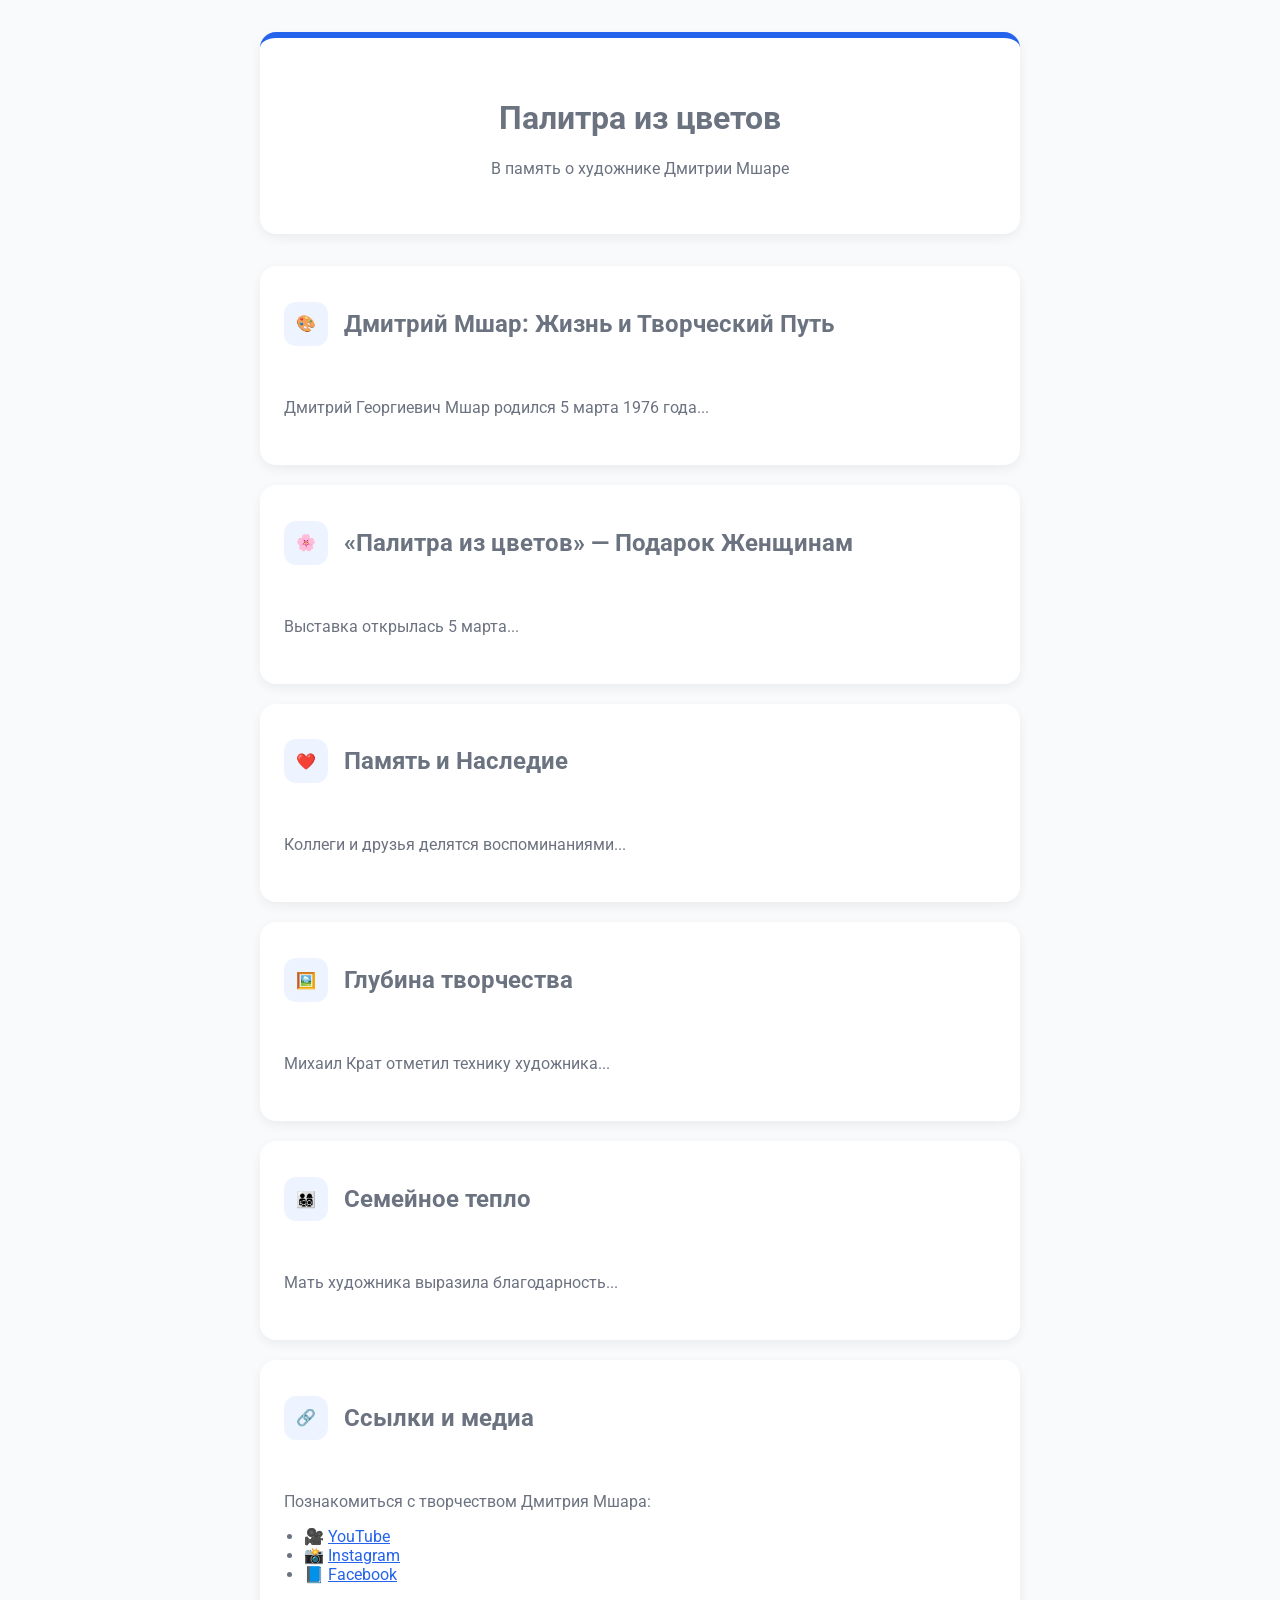
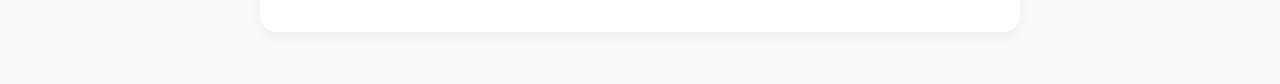
==== index.html @ 2035467b "Create index.html" ====
<!DOCTYPE html>
<html lang="ru">
<head>
<meta charset="UTF-8">
<meta name="viewport" content="width=device-width, initial-scale=1.0">
<title>Палитра из цветов: В память о художнике Дмитрии Мшаре</title>

<link rel="preconnect" href="https://fonts.googleapis.com/">
<link rel="preconnect" href="https://fonts.gstatic.com/" crossorigin="">
<link href="https://fonts.googleapis.com/css2?family=Roboto&display=swap" rel="stylesheet">

<style>
:root {
--dark:#101827;
--grey:#6B7280;
--pink:#FA2F6B;
--blue:#2463EB;
--sky:#6AC2EA;
--bg-body:#F9FAFB;
--bg-card:#FFFFFF;
--bg-blue-muted:#C9D7F5;
--bg-pink-muted:#F9CCDB;
--shadow:0 4px 12px rgba(0,0,0,0.06);
--radius:16px;
}

body{
font-family:'Roboto',sans-serif;
background:var(--bg-body);
color:var(--grey);
padding:24px 16px;
}

.container{max-width:760px;margin:0 auto;}

.header{
background:#fff;
border-radius:16px;
padding:40px;
margin-bottom:32px;
box-shadow:var(--shadow);
border-top:6px solid var(--blue);
text-align:center;
}

.section{
background:#fff;
border-radius:16px;
margin-bottom:20px;
box-shadow:var(--shadow);
overflow:hidden;
}

.section-header{
padding:24px;
display:flex;
align-items:center;
}

.section-icon{
width:44px;height:44px;
background:#EEF4FF;
border-radius:12px;
display:flex;align-items:center;justify-content:center;
margin-right:16px;
}

.section-content{
padding:0 24px 32px 24px;
}

ul{padding-left:20px;}
a{color:var(--blue);}
</style>
</head>

<body>
<div class="container">

<header class="header">
<h1>Палитра из цветов</h1>
<p>В память о художнике Дмитрии Мшаре</p>
</header>

<!-- ВЕСЬ ТВОЙ КОНТЕНТ ОСТАЕТСЯ -->
<!-- Я НЕ ТРОГАЮ ТЕКСТ -->

<section class="section">
<div class="section-header">
<div class="section-icon">🎨</div>
<h2>Дмитрий Мшар: Жизнь и Творческий Путь</h2>
</div>
<div class="section-content">
<p>Дмитрий Георгиевич Мшар родился 5 марта 1976 года...</p>
</div>
</section>

<section class="section">
<div class="section-header">
<div class="section-icon">🌸</div>
<h2>«Палитра из цветов» — Подарок Женщинам</h2>
</div>
<div class="section-content">
<p>Выставка открылась 5 марта...</p>
</div>
</section>

<section class="section">
<div class="section-header">
<div class="section-icon">❤️</div>
<h2>Память и Наследие</h2>
</div>
<div class="section-content">
<p>Коллеги и друзья делятся воспоминаниями...</p>
</div>
</section>

<section class="section">
<div class="section-header">
<div class="section-icon">🖼️</div>
<h2>Глубина творчества</h2>
</div>
<div class="section-content">
<p>Михаил Крат отметил технику художника...</p>
</div>
</section>

<section class="section">
<div class="section-header">
<div class="section-icon">👨‍👩‍👧‍👦</div>
<h2>Семейное тепло</h2>
</div>
<div class="section-content">
<p>Мать художника выразила благодарность...</p>
</div>
</section>

<!-- 🔥 ВОТ ЭТО ВМЕСТО CHECKLIST -->
<section class="section">
<div class="section-header">
<div class="section-icon">🔗</div>
<h2>Ссылки и медиа</h2>
</div>

<div class="section-content">
<p>Познакомиться с творчеством Дмитрия Мшара:</p>

<ul>
<li>🎥 <a href="https://youtu.be/5lVDHbkQjfw?si=SYqYDp4xtGOGII6J" target="_blank">YouTube</a></li>
<li>📸 <a href="https://www.instagram.com/dmitriimsharart?utm_source=qr&igsh=djR5aHpxemt3cHZv" target="_blank">Instagram</a></li>
<li>📘 <a href="https://www.facebook.com/share/1GjANPi3wQ/" target="_blank">Facebook</a></li>
</ul>

</div>
</section>

</div>
</body>
</html>
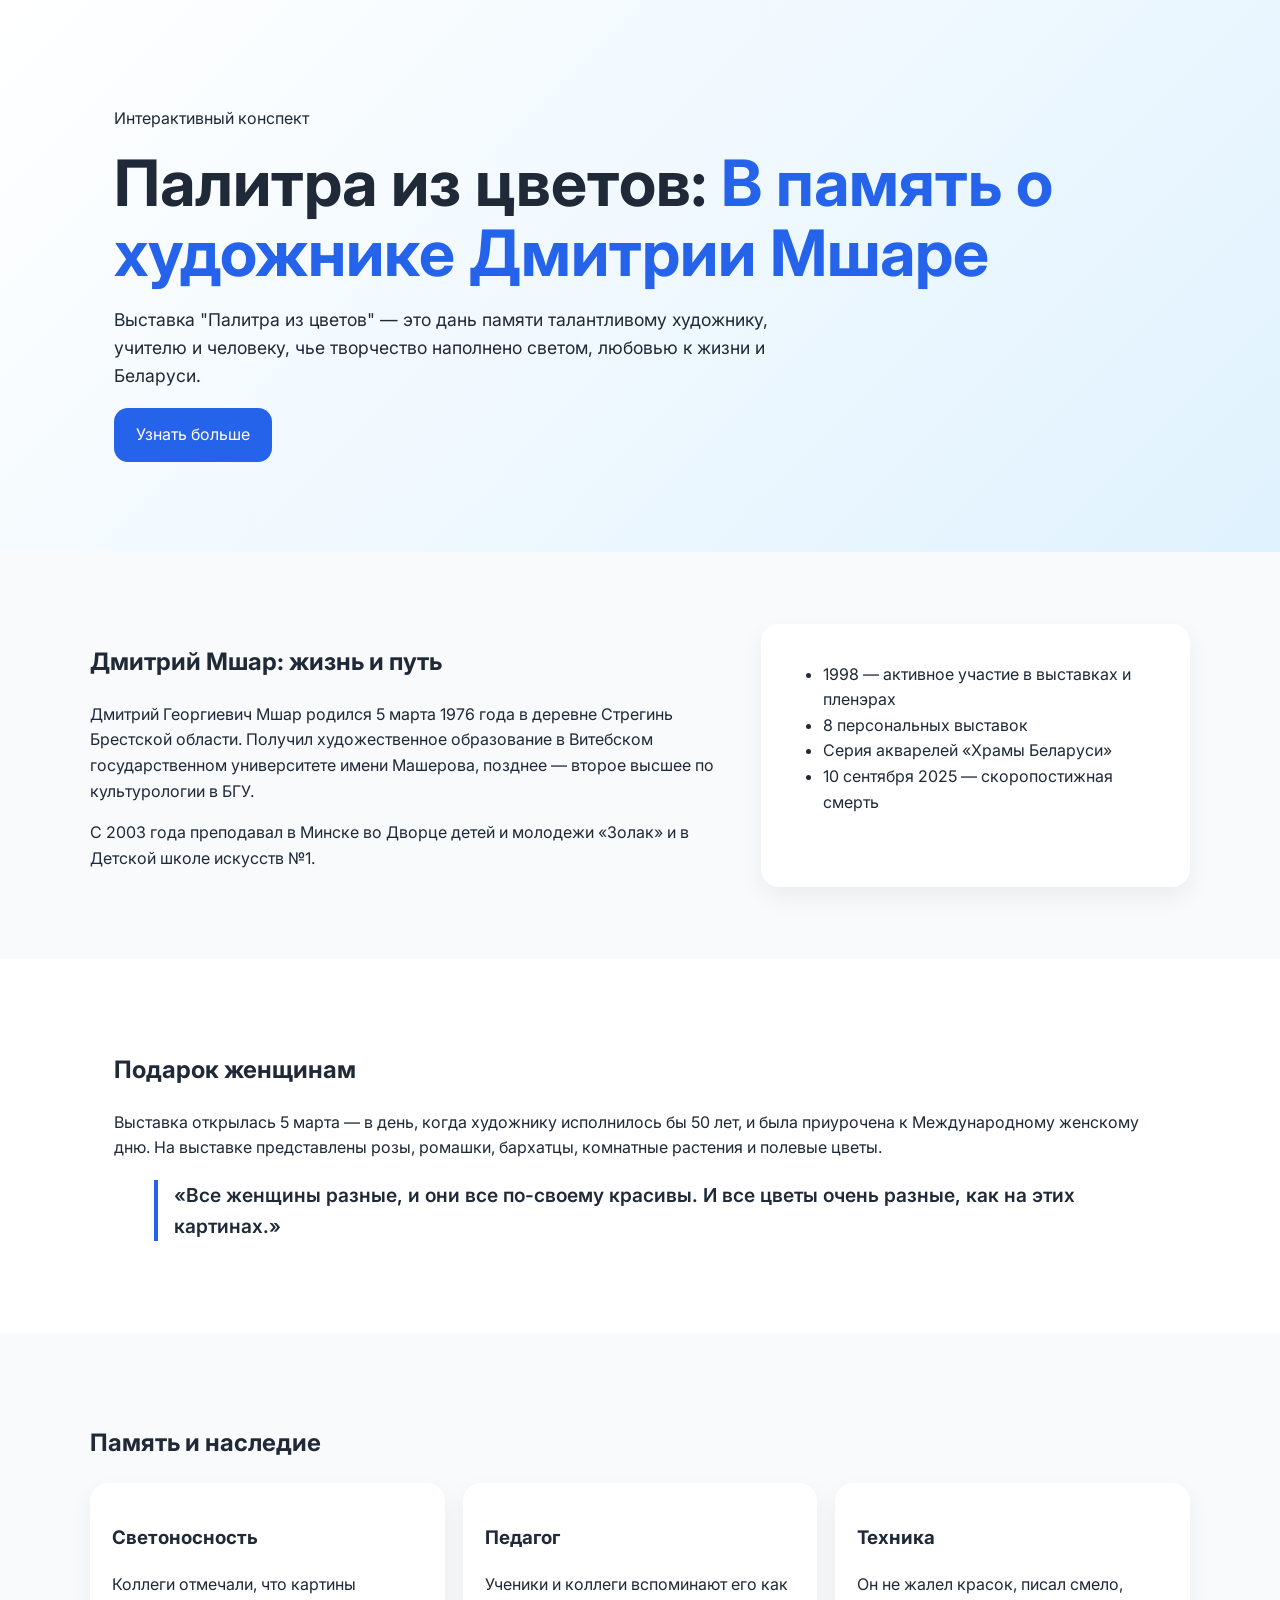
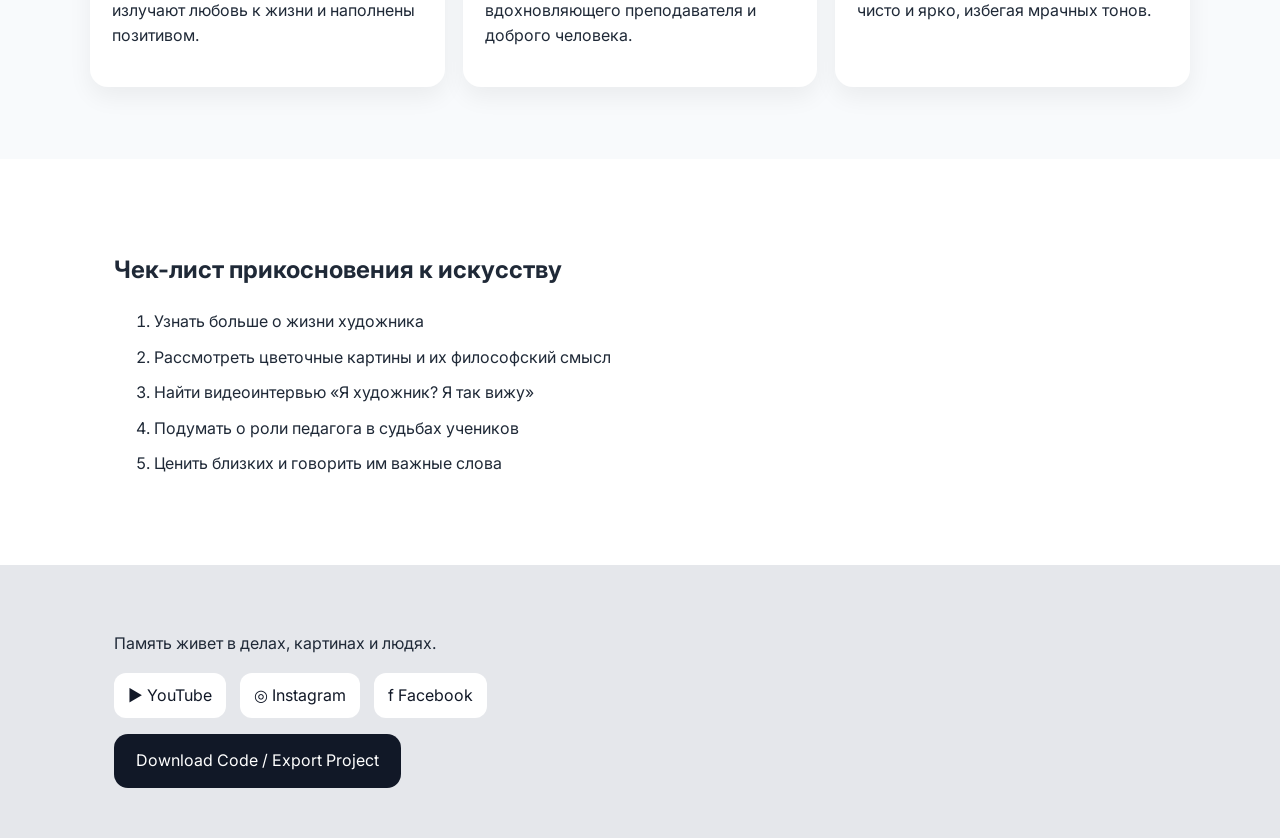
==== commit 52580a95: "Add files via upload" ====
--- a/index.html
+++ b/index.html
@@ -3,157 +3,80 @@
 <head>
 <meta charset="UTF-8">
 <meta name="viewport" content="width=device-width, initial-scale=1.0">
-<title>Палитра из цветов: В память о художнике Дмитрии Мшаре</title>
-
-<link rel="preconnect" href="https://fonts.googleapis.com/">
-<link rel="preconnect" href="https://fonts.gstatic.com/" crossorigin="">
-<link href="https://fonts.googleapis.com/css2?family=Roboto&display=swap" rel="stylesheet">
-
-<style>
-:root {
---dark:#101827;
---grey:#6B7280;
---pink:#FA2F6B;
---blue:#2463EB;
---sky:#6AC2EA;
---bg-body:#F9FAFB;
---bg-card:#FFFFFF;
---bg-blue-muted:#C9D7F5;
---bg-pink-muted:#F9CCDB;
---shadow:0 4px 12px rgba(0,0,0,0.06);
---radius:16px;
-}
-
-body{
-font-family:'Roboto',sans-serif;
-background:var(--bg-body);
-color:var(--grey);
-padding:24px 16px;
-}
-
-.container{max-width:760px;margin:0 auto;}
-
-.header{
-background:#fff;
-border-radius:16px;
-padding:40px;
-margin-bottom:32px;
-box-shadow:var(--shadow);
-border-top:6px solid var(--blue);
-text-align:center;
-}
-
-.section{
-background:#fff;
-border-radius:16px;
-margin-bottom:20px;
-box-shadow:var(--shadow);
-overflow:hidden;
-}
-
-.section-header{
-padding:24px;
-display:flex;
-align-items:center;
-}
-
-.section-icon{
-width:44px;height:44px;
-background:#EEF4FF;
-border-radius:12px;
-display:flex;align-items:center;justify-content:center;
-margin-right:16px;
-}
-
-.section-content{
-padding:0 24px 32px 24px;
-}
-
-ul{padding-left:20px;}
-a{color:var(--blue);}
-</style>
+<title>Палитра из цветов - В память о Дмитрии Мшаре</title>
+<link rel="stylesheet" href="style.css">
+<link rel="preconnect" href="https://fonts.googleapis.com">
+<link rel="preconnect" href="https://fonts.gstatic.com" crossorigin>
+<link href="https://fonts.googleapis.com/css2?family=Inter:wght@400;600;700;800&display=swap" rel="stylesheet">
 </head>
-
 <body>
+<header class="hero">
 <div class="container">
-
-<header class="header">
-<h1>Палитра из цветов</h1>
-<p>В память о художнике Дмитрии Мшаре</p>
+<p class="eyebrow">Интерактивный конспект</p>
+<h1>Палитра из цветов: <span>В память о художнике Дмитрии Мшаре</span></h1>
+<p class="lead">Выставка "Палитра из цветов" — это дань памяти талантливому художнику, учителю и человеку, чье творчество наполнено светом, любовью к жизни и Беларуси.</p>
+<a href="#about" class="btn">Узнать больше</a>
+</div>
 </header>
 
-<!-- ВЕСЬ ТВОЙ КОНТЕНТ ОСТАЕТСЯ -->
-<!-- Я НЕ ТРОГАЮ ТЕКСТ -->
-
-<section class="section">
-<div class="section-header">
-<div class="section-icon">🎨</div>
-<h2>Дмитрий Мшар: Жизнь и Творческий Путь</h2>
+<main>
+<section id="about" class="section container grid2">
+<div>
+<h2>Дмитрий Мшар: жизнь и путь</h2>
+<p>Дмитрий Георгиевич Мшар родился 5 марта 1976 года в деревне Стрегинь Брестской области. Получил художественное образование в Витебском государственном университете имени Машерова, позднее — второе высшее по культурологии в БГУ.</p>
+<p>С 2003 года преподавал в Минске во Дворце детей и молодежи «Золак» и в Детской школе искусств №1.</p>
 </div>
-<div class="section-content">
-<p>Дмитрий Георгиевич Мшар родился 5 марта 1976 года...</p>
+<div class="card">
+<ul>
+<li>1998 — активное участие в выставках и пленэрах</li>
+<li>8 персональных выставок</li>
+<li>Серия акварелей «Храмы Беларуси»</li>
+<li>10 сентября 2025 — скоропостижная смерть</li>
+</ul>
 </div>
 </section>
 
-<section class="section">
-<div class="section-header">
-<div class="section-icon">🌸</div>
-<h2>«Палитра из цветов» — Подарок Женщинам</h2>
-</div>
-<div class="section-content">
-<p>Выставка открылась 5 марта...</p>
+<section class="section alt">
+<div class="container">
+<h2>Подарок женщинам</h2>
+<p>Выставка открылась 5 марта — в день, когда художнику исполнилось бы 50 лет, и была приурочена к Международному женскому дню. На выставке представлены розы, ромашки, бархатцы, комнатные растения и полевые цветы.</p>
+<blockquote>«Все женщины разные, и они все по-своему красивы. И все цветы очень разные, как на этих картинах.»</blockquote>
 </div>
 </section>
 
-<section class="section">
-<div class="section-header">
-<div class="section-icon">❤️</div>
-<h2>Память и Наследие</h2>
-</div>
-<div class="section-content">
-<p>Коллеги и друзья делятся воспоминаниями...</p>
+<section class="section container">
+<h2>Память и наследие</h2>
+<div class="cards">
+<div class="card"><h3>Светоносность</h3><p>Коллеги отмечали, что картины излучают любовь к жизни и наполнены позитивом.</p></div>
+<div class="card"><h3>Педагог</h3><p>Ученики и коллеги вспоминают его как вдохновляющего преподавателя и доброго человека.</p></div>
+<div class="card"><h3>Техника</h3><p>Он не жалел красок, писал смело, чисто и ярко, избегая мрачных тонов.</p></div>
 </div>
 </section>
 
-<section class="section">
-<div class="section-header">
-<div class="section-icon">🖼️</div>
-<h2>Глубина творчества</h2>
-</div>
-<div class="section-content">
-<p>Михаил Крат отметил технику художника...</p>
+<section class="section alt">
+<div class="container">
+<h2>Чек-лист прикосновения к искусству</h2>
+<ol class="check">
+<li>Узнать больше о жизни художника</li>
+<li>Рассмотреть цветочные картины и их философский смысл</li>
+<li>Найти видеоинтервью «Я художник? Я так вижу»</li>
+<li>Подумать о роли педагога в судьбах учеников</li>
+<li>Ценить близких и говорить им важные слова</li>
+</ol>
 </div>
 </section>
+</main>
 
-<section class="section">
-<div class="section-header">
-<div class="section-icon">👨‍👩‍👧‍👦</div>
-<h2>Семейное тепло</h2>
+<footer class="footer">
+<div class="container">
+<p>Память живет в делах, картинах и людях.</p>
+<div class="socials">
+<a target="_blank" href="https://youtu.be/5lVDHbkQjfw?si=SYqYDp4xtGOGII6J">▶ YouTube</a>
+<a target="_blank" href="https://www.instagram.com/dmitriimsharart?utm_source=qr&igsh=djR5aHpxemt3cHZv">◎ Instagram</a>
+<a target="_blank" href="https://www.facebook.com/share/1GjANPi3wQ/">f Facebook</a>
 </div>
-<div class="section-content">
-<p>Мать художника выразила благодарность...</p>
+<a class="btn secondary" href="landing_mshar.zip" download>Download Code / Export Project</a>
 </div>
-</section>
-
-<!-- 🔥 ВОТ ЭТО ВМЕСТО CHECKLIST -->
-<section class="section">
-<div class="section-header">
-<div class="section-icon">🔗</div>
-<h2>Ссылки и медиа</h2>
-</div>
-
-<div class="section-content">
-<p>Познакомиться с творчеством Дмитрия Мшара:</p>
-
-<ul>
-<li>🎥 <a href="https://youtu.be/5lVDHbkQjfw?si=SYqYDp4xtGOGII6J" target="_blank">YouTube</a></li>
-<li>📸 <a href="https://www.instagram.com/dmitriimsharart?utm_source=qr&igsh=djR5aHpxemt3cHZv" target="_blank">Instagram</a></li>
-<li>📘 <a href="https://www.facebook.com/share/1GjANPi3wQ/" target="_blank">Facebook</a></li>
-</ul>
-
-</div>
-</section>
-
-</div>
-</body>
-</html>
+</footer>
+<script src="script.js"></script>
+</body></html>
--- a/style.css
+++ b/style.css
@@ -0,0 +1 @@
+*{box-sizing:border-box}body{margin:0;font-family:Inter,Arial,sans-serif;color:#1f2937;background:#f8fafc;line-height:1.6} .container{max-width:1100px;margin:auto;padding:0 24px}.hero{padding:90px 0;background:linear-gradient(135deg,#ffffff,#e0f2fe)}h1{font-size:clamp(2rem,6vw,4rem);line-height:1.1;margin:.2em 0}.hero span{color:#2563eb}.lead{max-width:700px;font-size:1.1rem}.btn{display:inline-block;background:#2563eb;color:#fff;padding:14px 22px;border-radius:14px;text-decoration:none;transition:.25s transform,.25s box-shadow}.btn:hover{transform:translateY(-2px);box-shadow:0 12px 24px rgba(37,99,235,.25)}.secondary{background:#111827}.section{padding:72px 0}.alt{background:#fff}.grid2{display:grid;grid-template-columns:1.2fr .8fr;gap:28px}.cards{display:grid;grid-template-columns:repeat(auto-fit,minmax(220px,1fr));gap:18px}.card{background:#fff;padding:22px;border-radius:18px;box-shadow:0 10px 25px rgba(0,0,0,.06)}blockquote{font-size:1.2rem;font-weight:600;border-left:4px solid #2563eb;padding-left:16px}.check li{margin:10px 0}.footer{padding:50px 0;background:#e5e7eb}.socials{display:flex;gap:14px;flex-wrap:wrap;margin:16px 0}.socials a{text-decoration:none;color:#111827;background:#fff;padding:10px 14px;border-radius:12px;transition:.2s}.socials a:hover{transform:translateY(-2px)}@media(max-width:800px){.grid2{grid-template-columns:1fr}}
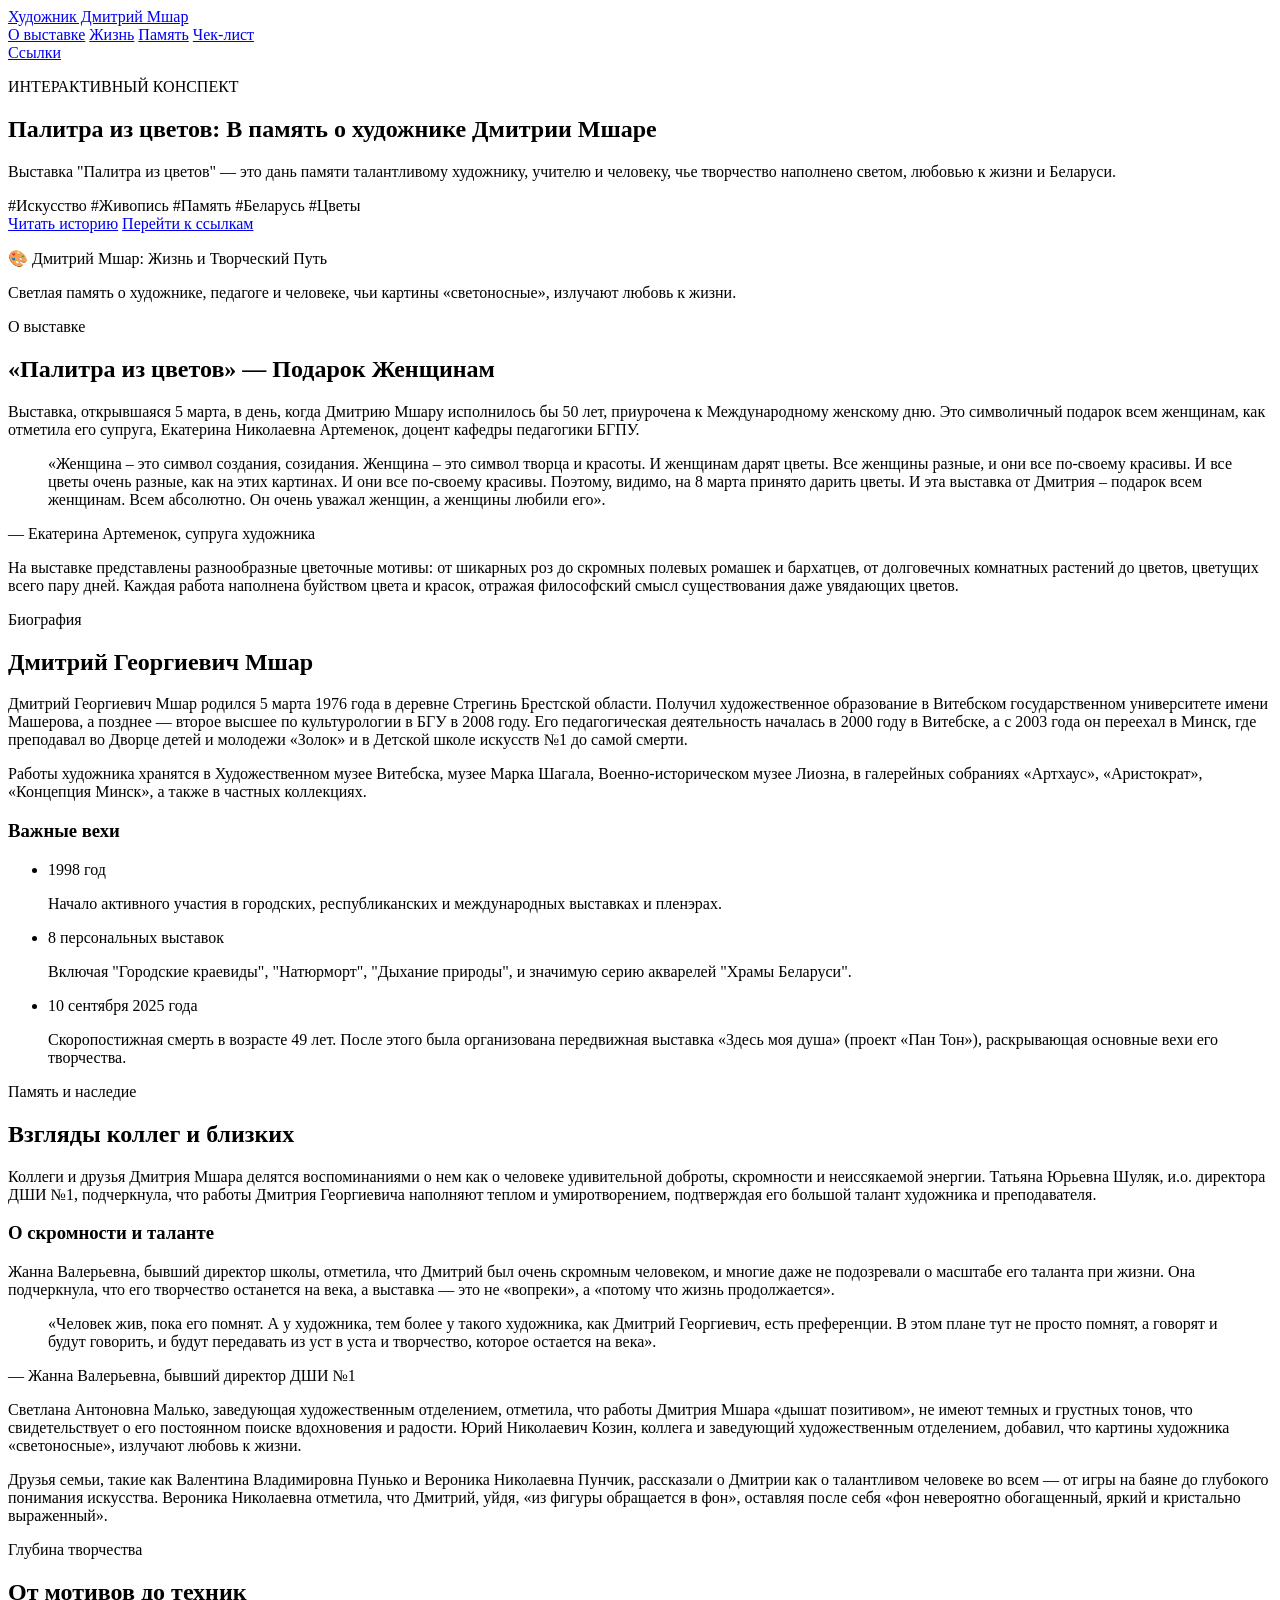
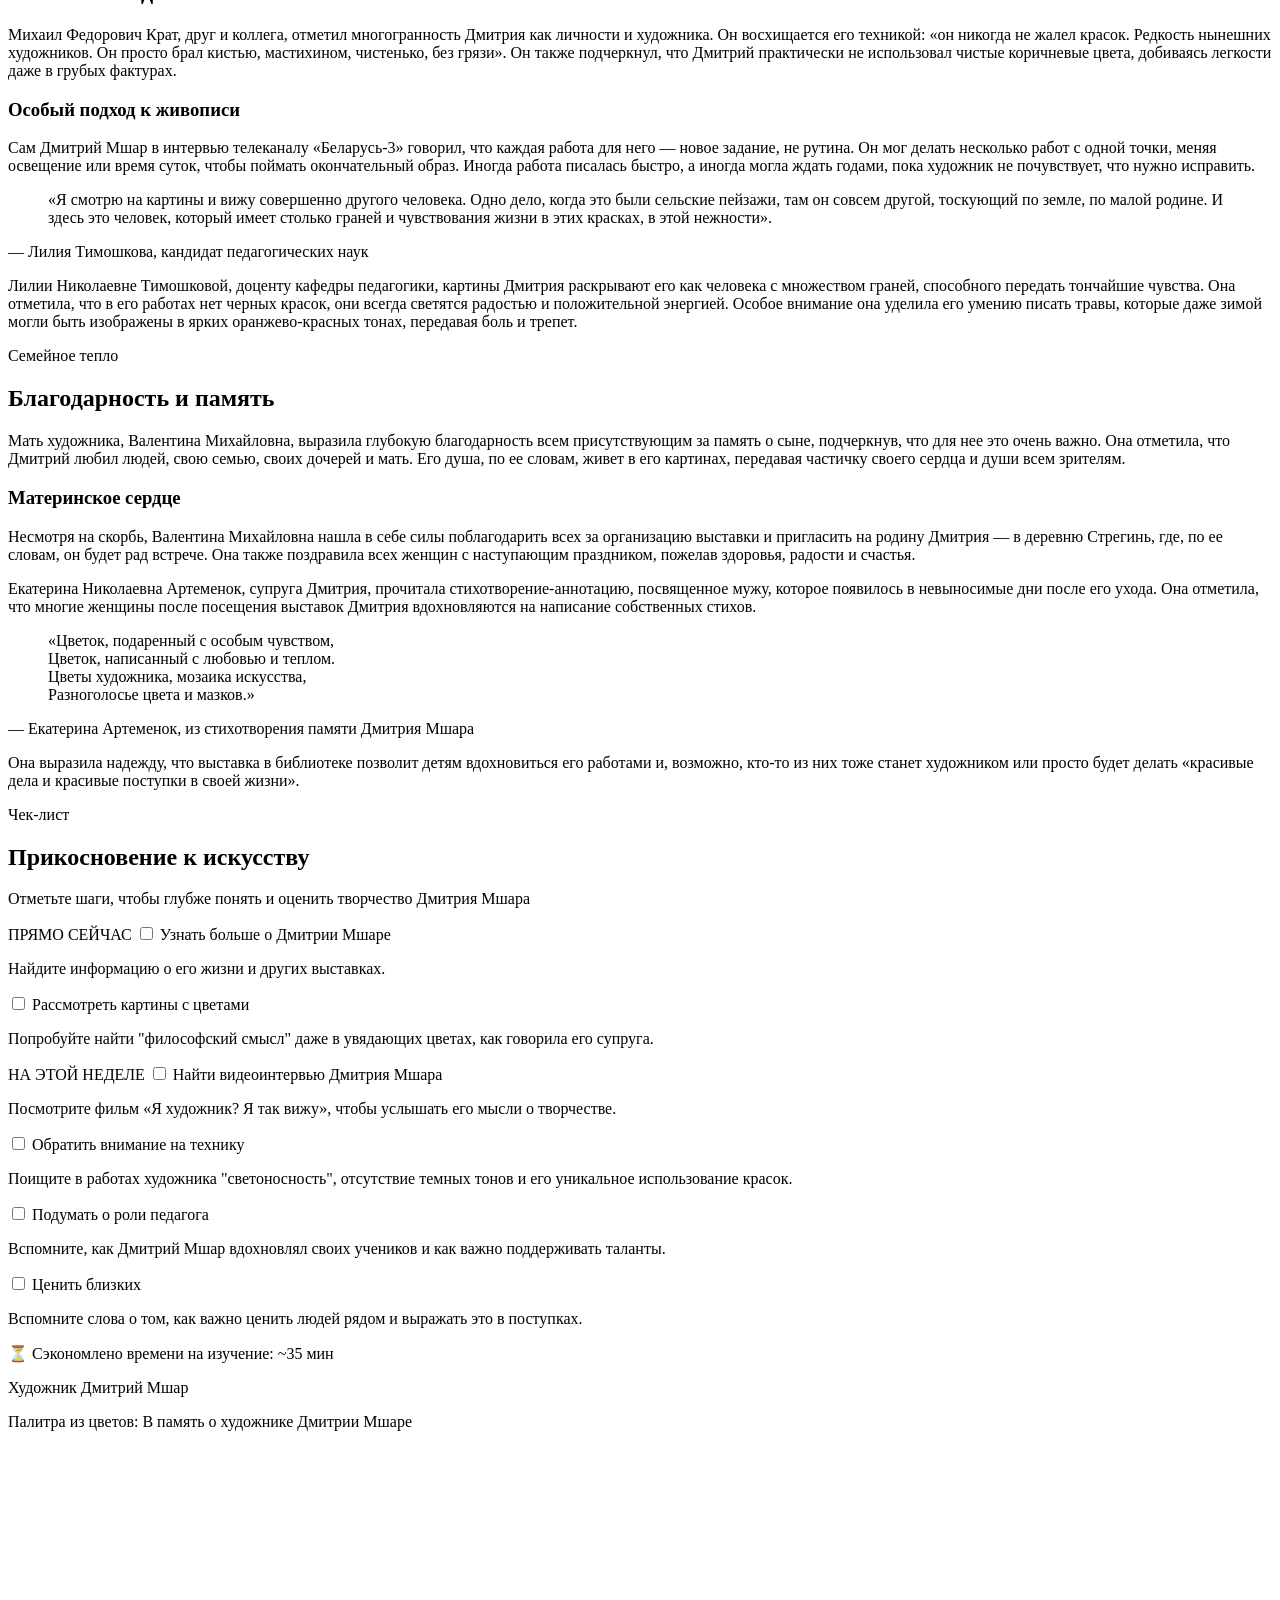
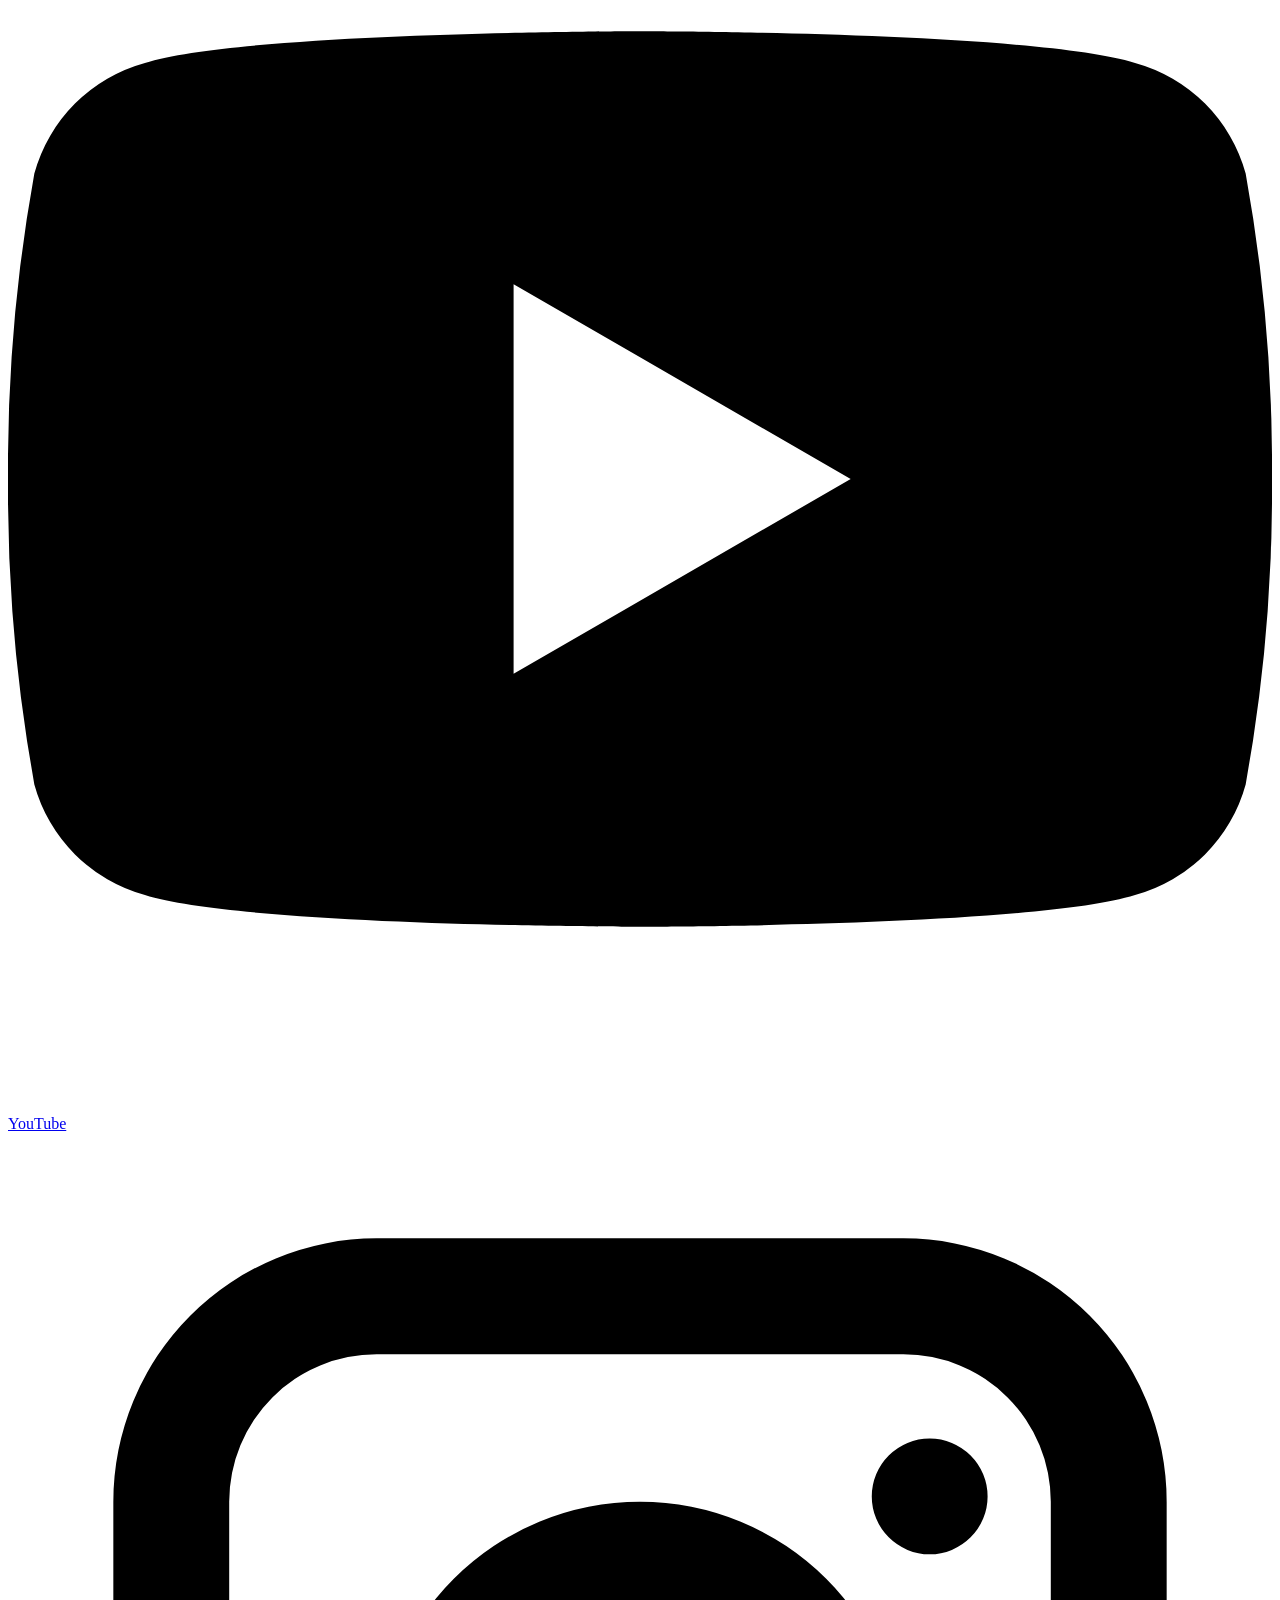
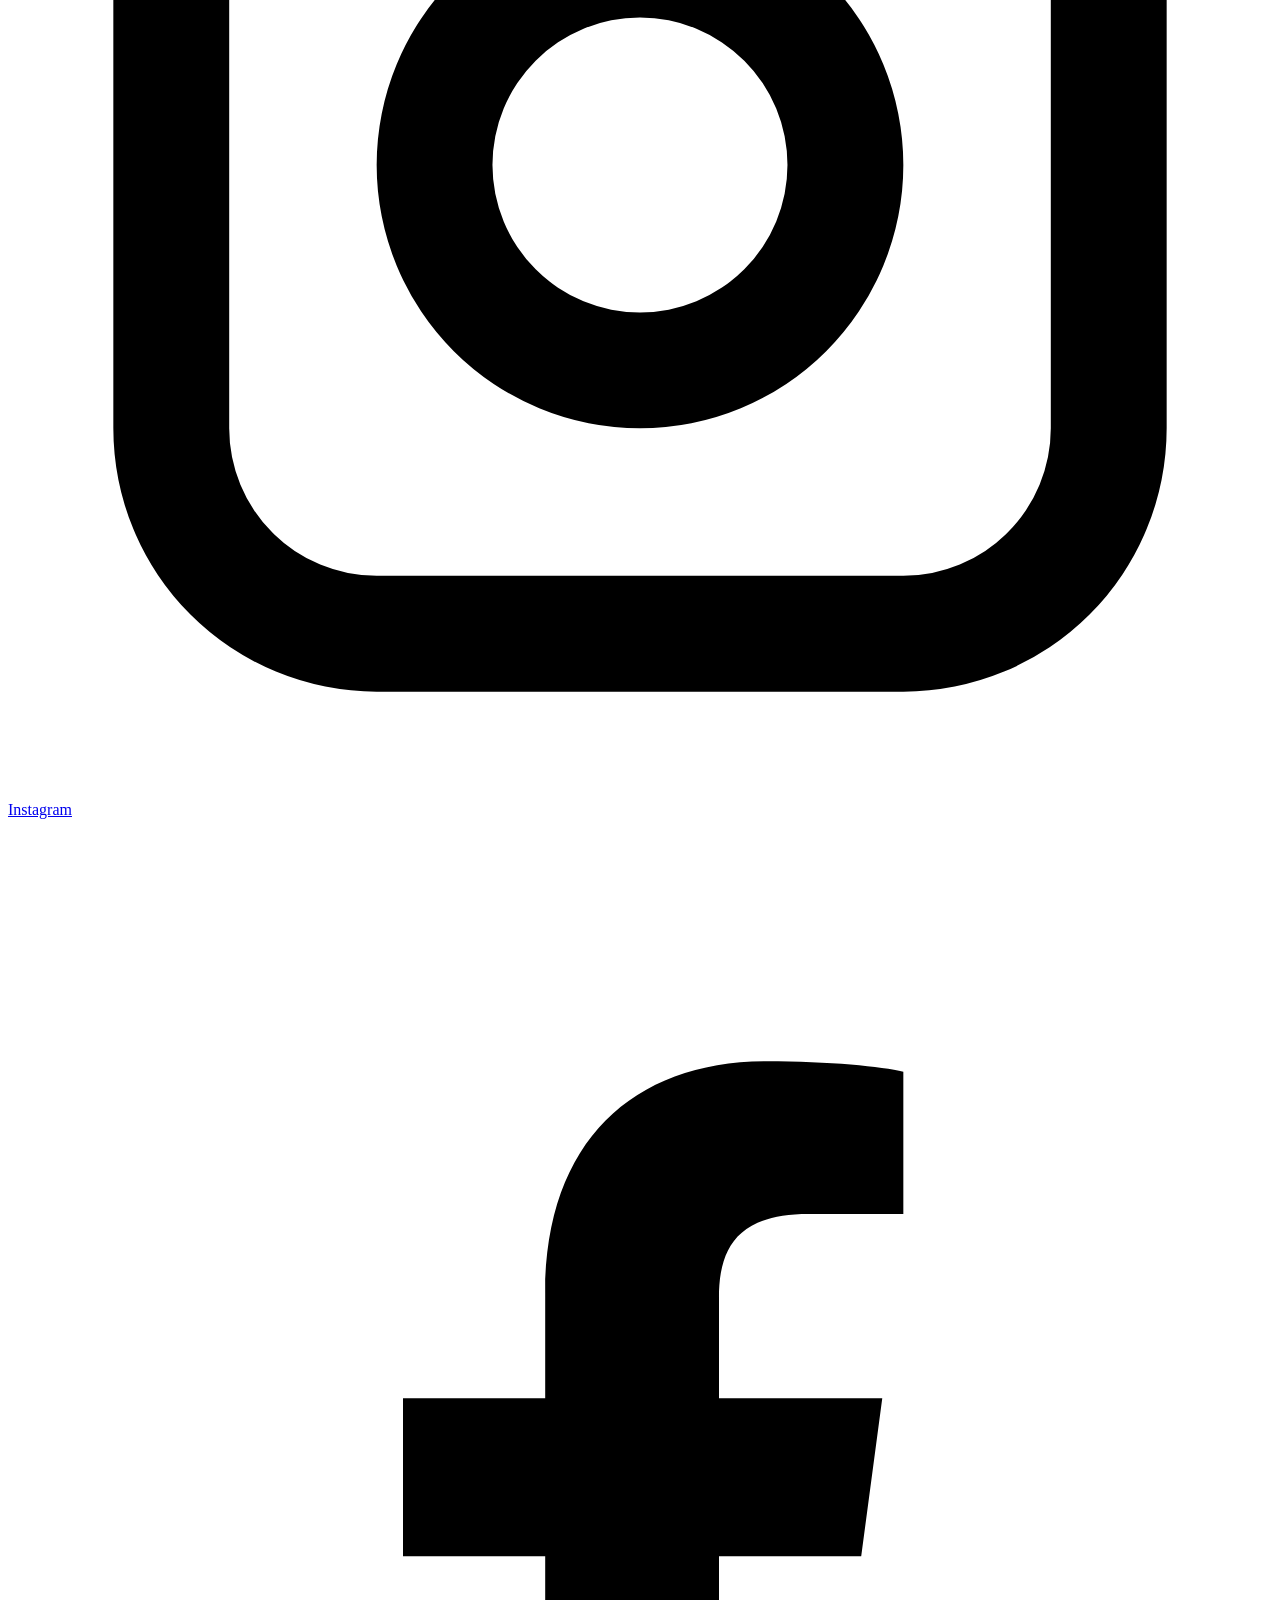
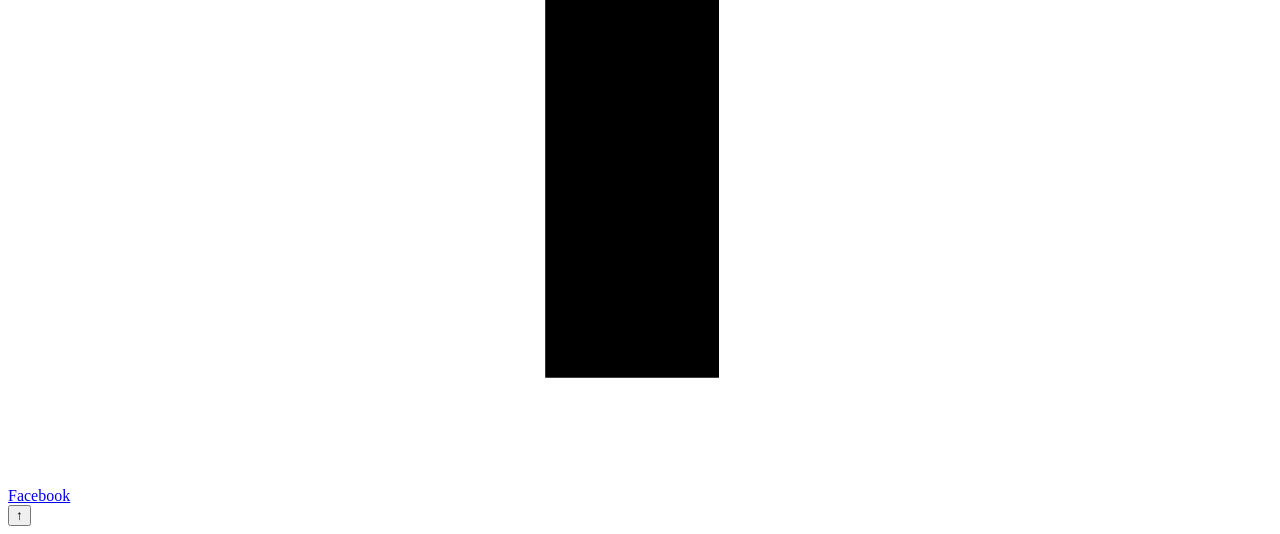
==== commit 5928f3ae: "Add files via upload" ====
--- a/index.html
+++ b/index.html
@@ -1,82 +1,257 @@
 <!DOCTYPE html>
 <html lang="ru">
 <head>
-<meta charset="UTF-8">
-<meta name="viewport" content="width=device-width, initial-scale=1.0">
-<title>Палитра из цветов - В память о Дмитрии Мшаре</title>
-<link rel="stylesheet" href="style.css">
-<link rel="preconnect" href="https://fonts.googleapis.com">
-<link rel="preconnect" href="https://fonts.gstatic.com" crossorigin>
-<link href="https://fonts.googleapis.com/css2?family=Inter:wght@400;600;700;800&display=swap" rel="stylesheet">
+  <meta charset="UTF-8" />
+  <meta name="viewport" content="width=device-width, initial-scale=1.0" />
+  <title>Художник Дмитрий Мшар</title>
+  <meta name="description" content="Палитра из цветов: В память о художнике Дмитрии Мшаре" />
+  <link rel="stylesheet" href="style.css" />
 </head>
 <body>
-<header class="hero">
-<div class="container">
-<p class="eyebrow">Интерактивный конспект</p>
-<h1>Палитра из цветов: <span>В память о художнике Дмитрии Мшаре</span></h1>
-<p class="lead">Выставка "Палитра из цветов" — это дань памяти талантливому художнику, учителю и человеку, чье творчество наполнено светом, любовью к жизни и Беларуси.</p>
-<a href="#about" class="btn">Узнать больше</a>
-</div>
-</header>
-
-<main>
-<section id="about" class="section container grid2">
-<div>
-<h2>Дмитрий Мшар: жизнь и путь</h2>
-<p>Дмитрий Георгиевич Мшар родился 5 марта 1976 года в деревне Стрегинь Брестской области. Получил художественное образование в Витебском государственном университете имени Машерова, позднее — второе высшее по культурологии в БГУ.</p>
-<p>С 2003 года преподавал в Минске во Дворце детей и молодежи «Золак» и в Детской школе искусств №1.</p>
-</div>
-<div class="card">
-<ul>
-<li>1998 — активное участие в выставках и пленэрах</li>
-<li>8 персональных выставок</li>
-<li>Серия акварелей «Храмы Беларуси»</li>
-<li>10 сентября 2025 — скоропостижная смерть</li>
-</ul>
-</div>
-</section>
-
-<section class="section alt">
-<div class="container">
-<h2>Подарок женщинам</h2>
-<p>Выставка открылась 5 марта — в день, когда художнику исполнилось бы 50 лет, и была приурочена к Международному женскому дню. На выставке представлены розы, ромашки, бархатцы, комнатные растения и полевые цветы.</p>
-<blockquote>«Все женщины разные, и они все по-своему красивы. И все цветы очень разные, как на этих картинах.»</blockquote>
-</div>
-</section>
-
-<section class="section container">
-<h2>Память и наследие</h2>
-<div class="cards">
-<div class="card"><h3>Светоносность</h3><p>Коллеги отмечали, что картины излучают любовь к жизни и наполнены позитивом.</p></div>
-<div class="card"><h3>Педагог</h3><p>Ученики и коллеги вспоминают его как вдохновляющего преподавателя и доброго человека.</p></div>
-<div class="card"><h3>Техника</h3><p>Он не жалел красок, писал смело, чисто и ярко, избегая мрачных тонов.</p></div>
-</div>
-</section>
-
-<section class="section alt">
-<div class="container">
-<h2>Чек-лист прикосновения к искусству</h2>
-<ol class="check">
-<li>Узнать больше о жизни художника</li>
-<li>Рассмотреть цветочные картины и их философский смысл</li>
-<li>Найти видеоинтервью «Я художник? Я так вижу»</li>
-<li>Подумать о роли педагога в судьбах учеников</li>
-<li>Ценить близких и говорить им важные слова</li>
-</ol>
-</div>
-</section>
-</main>
-
-<footer class="footer">
-<div class="container">
-<p>Память живет в делах, картинах и людях.</p>
-<div class="socials">
-<a target="_blank" href="https://youtu.be/5lVDHbkQjfw?si=SYqYDp4xtGOGII6J">▶ YouTube</a>
-<a target="_blank" href="https://www.instagram.com/dmitriimsharart?utm_source=qr&igsh=djR5aHpxemt3cHZv">◎ Instagram</a>
-<a target="_blank" href="https://www.facebook.com/share/1GjANPi3wQ/">f Facebook</a>
-</div>
-<a class="btn secondary" href="landing_mshar.zip" download>Download Code / Export Project</a>
-</div>
-</footer>
-<script src="script.js"></script>
-</body></html>+  <div class="page-bg"></div>
+
+  <header class="site-header glass">
+    <div class="container header-inner">
+      <a href="#top" class="brand">Художник Дмитрий Мшар</a>
+      <nav class="nav">
+        <a href="#about">О выставке</a>
+        <a href="#life">Жизнь</a>
+        <a href="#memory">Память</a>
+        <a href="#checklist">Чек-лист</a>
+      </nav>
+      <a href="#links" class="btn btn-soft">Ссылки</a>
+    </div>
+  </header>
+
+  <main id="top">
+    <section class="hero section">
+      <div class="container hero-grid">
+        <div class="hero-copy reveal">
+          <p class="eyebrow">ИНТЕРАКТИВНЫЙ КОНСПЕКТ</p>
+          <h1>Палитра из цветов: В память о художнике Дмитрии Мшаре</h1>
+          <p class="lead">Выставка "Палитра из цветов" — это дань памяти талантливому художнику, учителю и человеку, чье творчество наполнено светом, любовью к жизни и Беларуси.</p>
+          <div class="tags">
+            <span>#Искусство</span>
+            <span>#Живопись</span>
+            <span>#Память</span>
+            <span>#Беларусь</span>
+            <span>#Цветы</span>
+          </div>
+          <div class="hero-actions">
+            <a class="btn btn-primary" href="#life">Читать историю</a>
+            <a class="btn btn-outline" href="#links">Перейти к ссылкам</a>
+          </div>
+        </div>
+        <div class="hero-card glass reveal delay-1">
+          <div class="flower-orbit">
+            <span class="petal petal-1"></span>
+            <span class="petal petal-2"></span>
+            <span class="petal petal-3"></span>
+            <span class="petal petal-4"></span>
+            <span class="petal petal-5"></span>
+            <span class="petal petal-6"></span>
+            <span class="center-dot"></span>
+          </div>
+          <div class="hero-note">
+            <p class="note-title">🎨 Дмитрий Мшар: Жизнь и Творческий Путь</p>
+            <p>Светлая память о художнике, педагоге и человеке, чьи картины «светоносные», излучают любовь к жизни.</p>
+          </div>
+        </div>
+      </div>
+    </section>
+
+    <section id="about" class="section">
+      <div class="container">
+        <div class="section-heading reveal">
+          <p class="eyebrow">О выставке</p>
+          <h2>«Палитра из цветов» — Подарок Женщинам</h2>
+        </div>
+        <div class="grid two-cols">
+          <article class="card reveal">
+            <p>Выставка, открывшаяся 5 марта, в день, когда Дмитрию Мшару исполнилось бы 50 лет, приурочена к Международному женскому дню. Это символичный подарок всем женщинам, как отметила его супруга, Екатерина Николаевна Артеменок, доцент кафедры педагогики БГПУ.</p>
+          </article>
+          <article class="card quote-card reveal delay-1">
+            <blockquote>
+              «Женщина – это символ создания, созидания. Женщина – это символ творца и красоты. И женщинам дарят цветы. Все женщины разные, и они все по-своему красивы. И все цветы очень разные, как на этих картинах. И они все по-своему красивы. Поэтому, видимо, на 8 марта принято дарить цветы. И эта выставка от Дмитрия – подарок всем женщинам. Всем абсолютно. Он очень уважал женщин, а женщины любили его».
+            </blockquote>
+            <p class="quote-author">— Екатерина Артеменок, супруга художника</p>
+          </article>
+        </div>
+        <article class="card reveal delay-2">
+          <p>На выставке представлены разнообразные цветочные мотивы: от шикарных роз до скромных полевых ромашек и бархатцев, от долговечных комнатных растений до цветов, цветущих всего пару дней. Каждая работа наполнена буйством цвета и красок, отражая философский смысл существования даже увядающих цветов.</p>
+        </article>
+      </div>
+    </section>
+
+    <section id="life" class="section soft-section">
+      <div class="container">
+        <div class="section-heading reveal">
+          <p class="eyebrow">Биография</p>
+          <h2>Дмитрий Георгиевич Мшар</h2>
+        </div>
+        <div class="grid bio-layout">
+          <article class="card large reveal">
+            <p>Дмитрий Георгиевич Мшар родился 5 марта 1976 года в деревне Стрегинь Брестской области. Получил художественное образование в Витебском государственном университете имени Машерова, а позднее — второе высшее по культурологии в БГУ в 2008 году. Его педагогическая деятельность началась в 2000 году в Витебске, а с 2003 года он переехал в Минск, где преподавал во Дворце детей и молодежи «Золок» и в Детской школе искусств №1 до самой смерти.</p>
+            <p>Работы художника хранятся в Художественном музее Витебска, музее Марка Шагала, Военно-историческом музее Лиозна, в галерейных собраниях «Артхаус», «Аристократ», «Концепция Минск», а также в частных коллекциях.</p>
+          </article>
+          <aside class="card reveal delay-1">
+            <h3>Важные вехи</h3>
+            <ul class="timeline">
+              <li><span>1998 год</span><p>Начало активного участия в городских, республиканских и международных выставках и пленэрах.</p></li>
+              <li><span>8 персональных выставок</span><p>Включая "Городские краевиды", "Натюрморт", "Дыхание природы", и значимую серию акварелей "Храмы Беларуси".</p></li>
+              <li><span>10 сентября 2025 года</span><p>Скоропостижная смерть в возрасте 49 лет. После этого была организована передвижная выставка «Здесь моя душа» (проект «Пан Тон»), раскрывающая основные вехи его творчества.</p></li>
+            </ul>
+          </aside>
+        </div>
+      </div>
+    </section>
+
+    <section id="memory" class="section">
+      <div class="container">
+        <div class="section-heading reveal">
+          <p class="eyebrow">Память и наследие</p>
+          <h2>Взгляды коллег и близких</h2>
+        </div>
+        <div class="cards-grid three">
+          <article class="card reveal">
+            <p>Коллеги и друзья Дмитрия Мшара делятся воспоминаниями о нем как о человеке удивительной доброты, скромности и неиссякаемой энергии. Татьяна Юрьевна Шуляк, и.о. директора ДШИ №1, подчеркнула, что работы Дмитрия Георгиевича наполняют теплом и умиротворением, подтверждая его большой талант художника и преподавателя.</p>
+          </article>
+          <article class="card reveal delay-1">
+            <h3>О скромности и таланте</h3>
+            <p>Жанна Валерьевна, бывший директор школы, отметила, что Дмитрий был очень скромным человеком, и многие даже не подозревали о масштабе его таланта при жизни. Она подчеркнула, что его творчество останется на века, а выставка — это не «вопреки», а «потому что жизнь продолжается».</p>
+          </article>
+          <article class="card quote-card reveal delay-2">
+            <blockquote>
+              «Человек жив, пока его помнят. А у художника, тем более у такого художника, как Дмитрий Георгиевич, есть преференции. В этом плане тут не просто помнят, а говорят и будут говорить, и будут передавать из уст в уста и творчество, которое остается на века».
+            </blockquote>
+            <p class="quote-author">— Жанна Валерьевна, бывший директор ДШИ №1</p>
+          </article>
+        </div>
+
+        <div class="grid two-cols top-gap">
+          <article class="card reveal">
+            <p>Светлана Антоновна Малько, заведующая художественным отделением, отметила, что работы Дмитрия Мшара «дышат позитивом», не имеют темных и грустных тонов, что свидетельствует о его постоянном поиске вдохновения и радости. Юрий Николаевич Козин, коллега и заведующий художественным отделением, добавил, что картины художника «светоносные», излучают любовь к жизни.</p>
+          </article>
+          <article class="card reveal delay-1">
+            <p>Друзья семьи, такие как Валентина Владимировна Пунько и Вероника Николаевна Пунчик, рассказали о Дмитрии как о талантливом человеке во всем — от игры на баяне до глубокого понимания искусства. Вероника Николаевна отметила, что Дмитрий, уйдя, «из фигуры обращается в фон», оставляя после себя «фон невероятно обогащенный, яркий и кристально выраженный».</p>
+          </article>
+        </div>
+      </div>
+    </section>
+
+    <section class="section soft-section">
+      <div class="container">
+        <div class="section-heading reveal">
+          <p class="eyebrow">Глубина творчества</p>
+          <h2>От мотивов до техник</h2>
+        </div>
+        <div class="cards-grid two">
+          <article class="card reveal">
+            <p>Михаил Федорович Крат, друг и коллега, отметил многогранность Дмитрия как личности и художника. Он восхищается его техникой: «он никогда не жалел красок. Редкость нынешних художников. Он просто брал кистью, мастихином, чистенько, без грязи». Он также подчеркнул, что Дмитрий практически не использовал чистые коричневые цвета, добиваясь легкости даже в грубых фактурах.</p>
+          </article>
+          <article class="card reveal delay-1">
+            <h3>Особый подход к живописи</h3>
+            <p>Сам Дмитрий Мшар в интервью телеканалу «Беларусь-3» говорил, что каждая работа для него — новое задание, не рутина. Он мог делать несколько работ с одной точки, меняя освещение или время суток, чтобы поймать окончательный образ. Иногда работа писалась быстро, а иногда могла ждать годами, пока художник не почувствует, что нужно исправить.</p>
+          </article>
+        </div>
+        <article class="card quote-card reveal delay-2 top-gap">
+          <blockquote>
+            «Я смотрю на картины и вижу совершенно другого человека. Одно дело, когда это были сельские пейзажи, там он совсем другой, тоскующий по земле, по малой родине. И здесь это человек, который имеет столько граней и чувствования жизни в этих красках, в этой нежности».
+          </blockquote>
+          <p class="quote-author">— Лилия Тимошкова, кандидат педагогических наук</p>
+        </article>
+        <article class="card reveal delay-3 top-gap">
+          <p>Лилии Николаевне Тимошковой, доценту кафедры педагогики, картины Дмитрия раскрывают его как человека с множеством граней, способного передать тончайшие чувства. Она отметила, что в его работах нет черных красок, они всегда светятся радостью и положительной энергией. Особое внимание она уделила его умению писать травы, которые даже зимой могли быть изображены в ярких оранжево-красных тонах, передавая боль и трепет.</p>
+        </article>
+      </div>
+    </section>
+
+    <section class="section">
+      <div class="container">
+        <div class="section-heading reveal">
+          <p class="eyebrow">Семейное тепло</p>
+          <h2>Благодарность и память</h2>
+        </div>
+        <div class="grid two-cols">
+          <article class="card reveal">
+            <p>Мать художника, Валентина Михайловна, выразила глубокую благодарность всем присутствующим за память о сыне, подчеркнув, что для нее это очень важно. Она отметила, что Дмитрий любил людей, свою семью, своих дочерей и мать. Его душа, по ее словам, живет в его картинах, передавая частичку своего сердца и души всем зрителям.</p>
+            <h3>Материнское сердце</h3>
+            <p>Несмотря на скорбь, Валентина Михайловна нашла в себе силы поблагодарить всех за организацию выставки и пригласить на родину Дмитрия — в деревню Стрегинь, где, по ее словам, он будет рад встрече. Она также поздравила всех женщин с наступающим праздником, пожелав здоровья, радости и счастья.</p>
+          </article>
+          <article class="card quote-card reveal delay-1">
+            <p>Екатерина Николаевна Артеменок, супруга Дмитрия, прочитала стихотворение-аннотацию, посвященное мужу, которое появилось в невыносимые дни после его ухода. Она отметила, что многие женщины после посещения выставок Дмитрия вдохновляются на написание собственных стихов.</p>
+            <blockquote>
+              «Цветок, подаренный с особым чувством,<br />
+              Цветок, написанный с любовью и теплом.<br />
+              Цветы художника, мозаика искусства,<br />
+              Разноголосье цвета и мазков.»
+            </blockquote>
+            <p class="quote-author">— Екатерина Артеменок, из стихотворения памяти Дмитрия Мшара</p>
+            <p>Она выразила надежду, что выставка в библиотеке позволит детям вдохновиться его работами и, возможно, кто-то из них тоже станет художником или просто будет делать «красивые дела и красивые поступки в своей жизни».</p>
+          </article>
+        </div>
+      </div>
+    </section>
+
+    <section id="checklist" class="section checklist-section">
+      <div class="container">
+        <div class="section-heading reveal">
+          <p class="eyebrow">Чек-лист</p>
+          <h2>Прикосновение к искусству</h2>
+          <p class="section-subtitle">Отметьте шаги, чтобы глубже понять и оценить творчество Дмитрия Мшара</p>
+        </div>
+        <div class="checklist-grid">
+          <article class="check-card reveal">
+            <span class="check-badge">ПРЯМО СЕЙЧАС</span>
+            <label><input type="checkbox" /> <span>Узнать больше о Дмитрии Мшаре</span></label>
+            <p>Найдите информацию о его жизни и других выставках.</p>
+            <label><input type="checkbox" /> <span>Рассмотреть картины с цветами</span></label>
+            <p>Попробуйте найти "философский смысл" даже в увядающих цветах, как говорила его супруга.</p>
+          </article>
+          <article class="check-card reveal delay-1">
+            <span class="check-badge">НА ЭТОЙ НЕДЕЛЕ</span>
+            <label><input type="checkbox" /> <span>Найти видеоинтервью Дмитрия Мшара</span></label>
+            <p>Посмотрите фильм «Я художник? Я так вижу», чтобы услышать его мысли о творчестве.</p>
+            <label><input type="checkbox" /> <span>Обратить внимание на технику</span></label>
+            <p>Поищите в работах художника "светоносность", отсутствие темных тонов и его уникальное использование красок.</p>
+            <label><input type="checkbox" /> <span>Подумать о роли педагога</span></label>
+            <p>Вспомните, как Дмитрий Мшар вдохновлял своих учеников и как важно поддерживать таланты.</p>
+            <label><input type="checkbox" /> <span>Ценить близких</span></label>
+            <p>Вспомните слова о том, как важно ценить людей рядом и выражать это в поступках.</p>
+          </article>
+        </div>
+        <div class="time-saved reveal delay-2">
+          <span>⏳ Сэкономлено времени на изучение: ~35 мин</span>
+        </div>
+      </div>
+    </section>
+  </main>
+
+  <footer id="links" class="site-footer">
+    <div class="container footer-inner">
+      <div>
+        <p class="footer-title">Художник Дмитрий Мшар</p>
+        <p class="footer-subtitle">Палитра из цветов: В память о художнике Дмитрии Мшаре</p>
+      </div>
+      <div class="social-links">
+        <a href="https://youtu.be/5lVDHbkQjfw?si=SYqYDp4xtGOGII6J" target="_blank" rel="noopener noreferrer" aria-label="YouTube">
+          <svg viewBox="0 0 24 24" aria-hidden="true"><path d="M23.5 6.2a3 3 0 0 0-2.1-2.1C19.5 3.5 12 3.5 12 3.5s-7.5 0-9.4.6A3 3 0 0 0 .5 6.2 31.2 31.2 0 0 0 0 12a31.2 31.2 0 0 0 .5 5.8 3 3 0 0 0 2.1 2.1c1.9.6 9.4.6 9.4.6s7.5 0 9.4-.6a3 3 0 0 0 2.1-2.1A31.2 31.2 0 0 0 24 12a31.2 31.2 0 0 0-.5-5.8ZM9.6 15.7V8.3L16 12l-6.4 3.7Z"/></svg>
+          <span>YouTube</span>
+        </a>
+        <a href="https://www.instagram.com/dmitriimsharart?utm_source=qr&igsh=djR5aHpxemt3cHZv" target="_blank" rel="noopener noreferrer" aria-label="Instagram">
+          <svg viewBox="0 0 24 24" aria-hidden="true"><path d="M7 2h10a5 5 0 0 1 5 5v10a5 5 0 0 1-5 5H7a5 5 0 0 1-5-5V7a5 5 0 0 1 5-5Zm0 2.2A2.8 2.8 0 0 0 4.2 7v10A2.8 2.8 0 0 0 7 19.8h10a2.8 2.8 0 0 0 2.8-2.8V7A2.8 2.8 0 0 0 17 4.2H7Zm10.5 1.6a1.1 1.1 0 1 1 0 2.2 1.1 1.1 0 0 1 0-2.2ZM12 7a5 5 0 1 1 0 10 5 5 0 0 1 0-10Zm0 2.2a2.8 2.8 0 1 0 0 5.6 2.8 2.8 0 0 0 0-5.6Z"/></svg>
+          <span>Instagram</span>
+        </a>
+        <a href="https://www.facebook.com/share/1GjANPi3wQ/" target="_blank" rel="noopener noreferrer" aria-label="Facebook">
+          <svg viewBox="0 0 24 24" aria-hidden="true"><path d="M13.5 22v-8h2.7l.4-3h-3.1V9.1c0-.9.3-1.6 1.7-1.6H17V4.8c-.4-.1-1.4-.2-2.6-.2-2.5 0-4.2 1.5-4.2 4.4V11H7.5v3h2.7v8h3.3Z"/></svg>
+          <span>Facebook</span>
+        </a>
+      </div>
+    </div>
+  </footer>
+
+  <button class="to-top" id="toTop" aria-label="Наверх">↑</button>
+
+  <script src="script.js"></script>
+</body>
+</html>
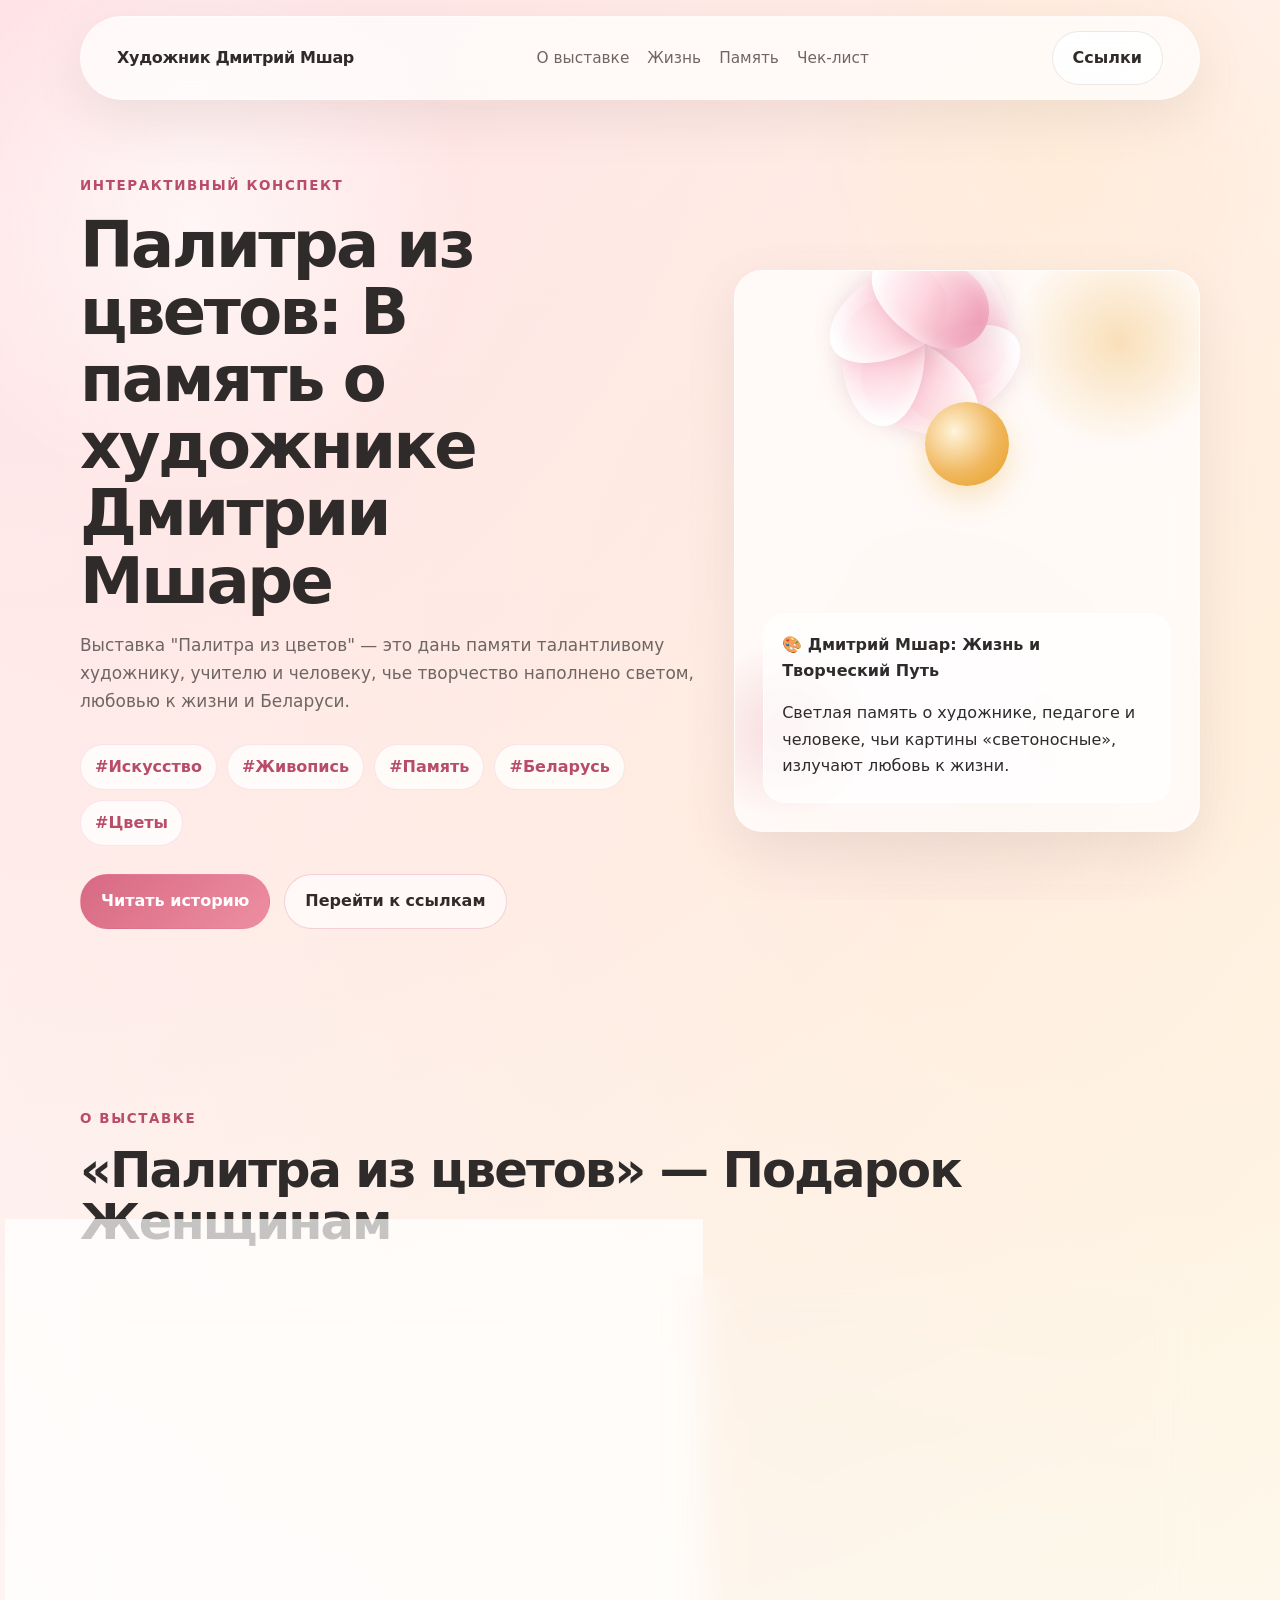
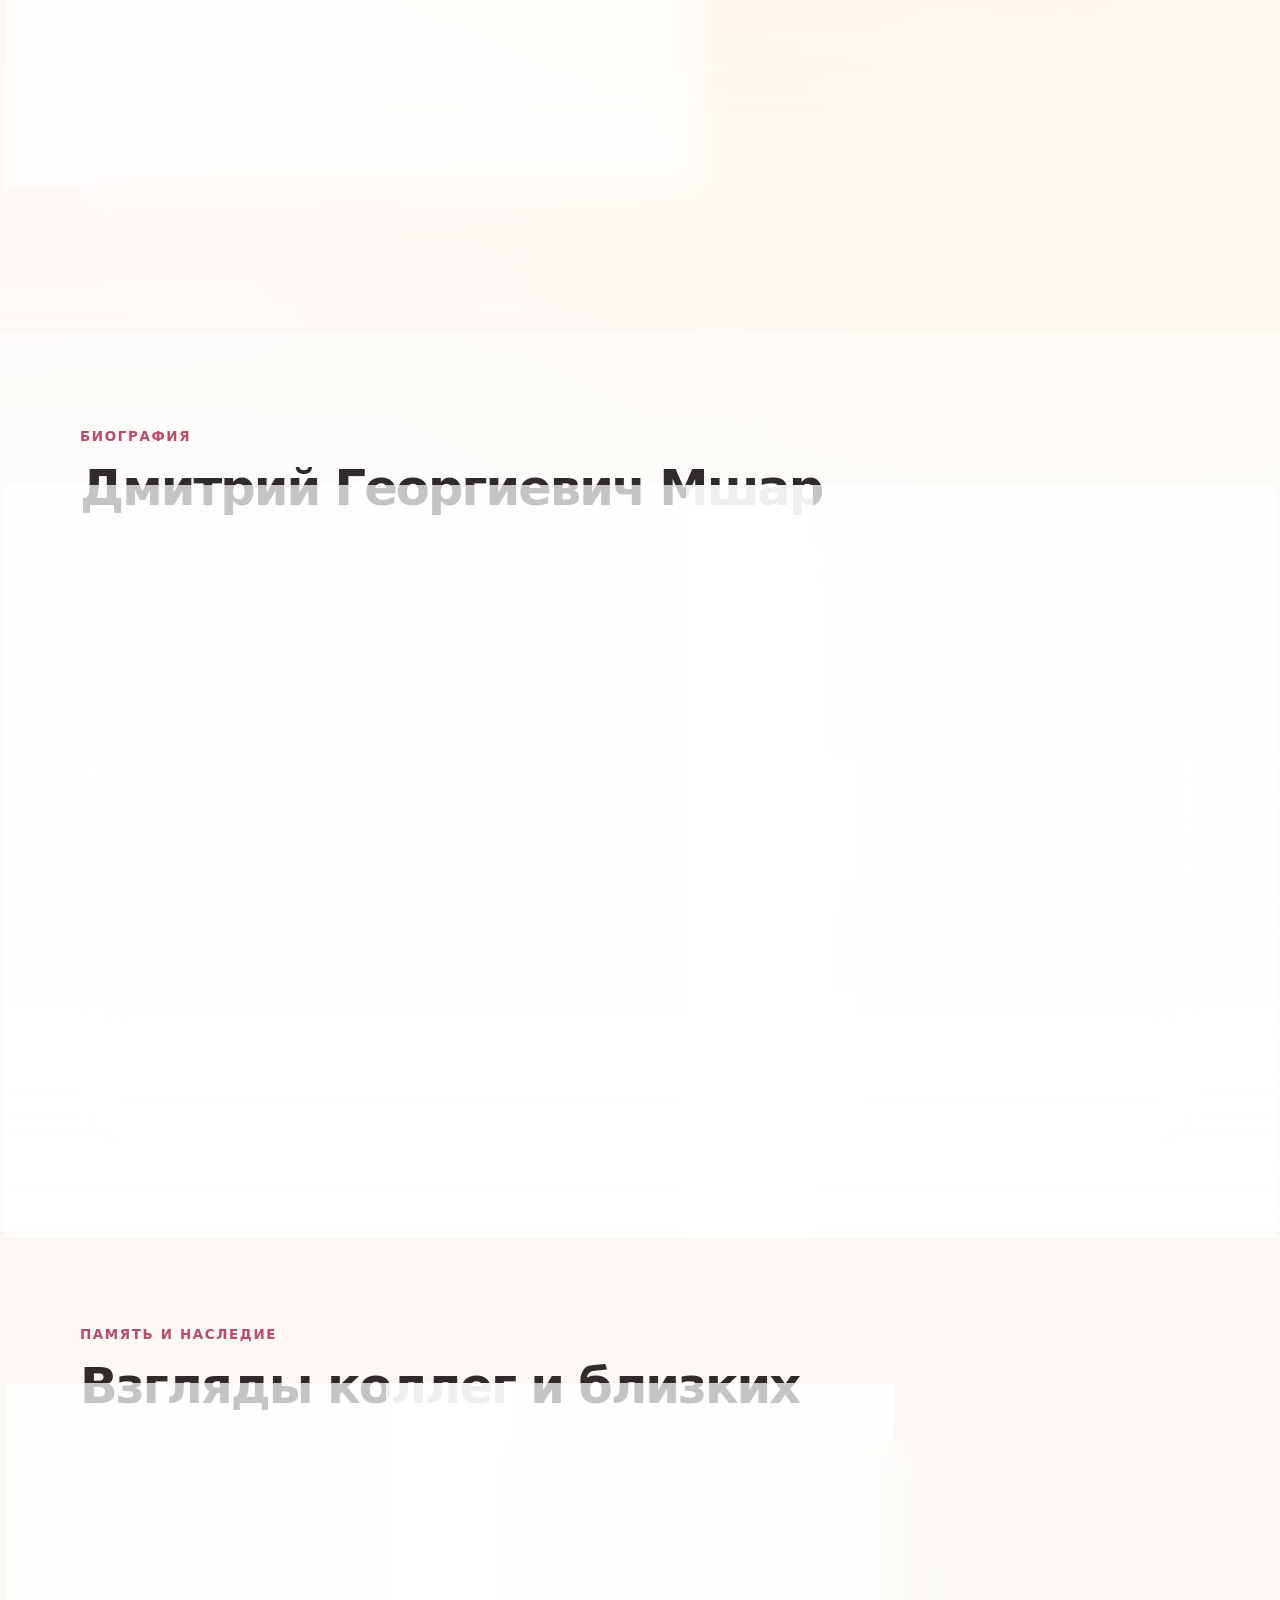
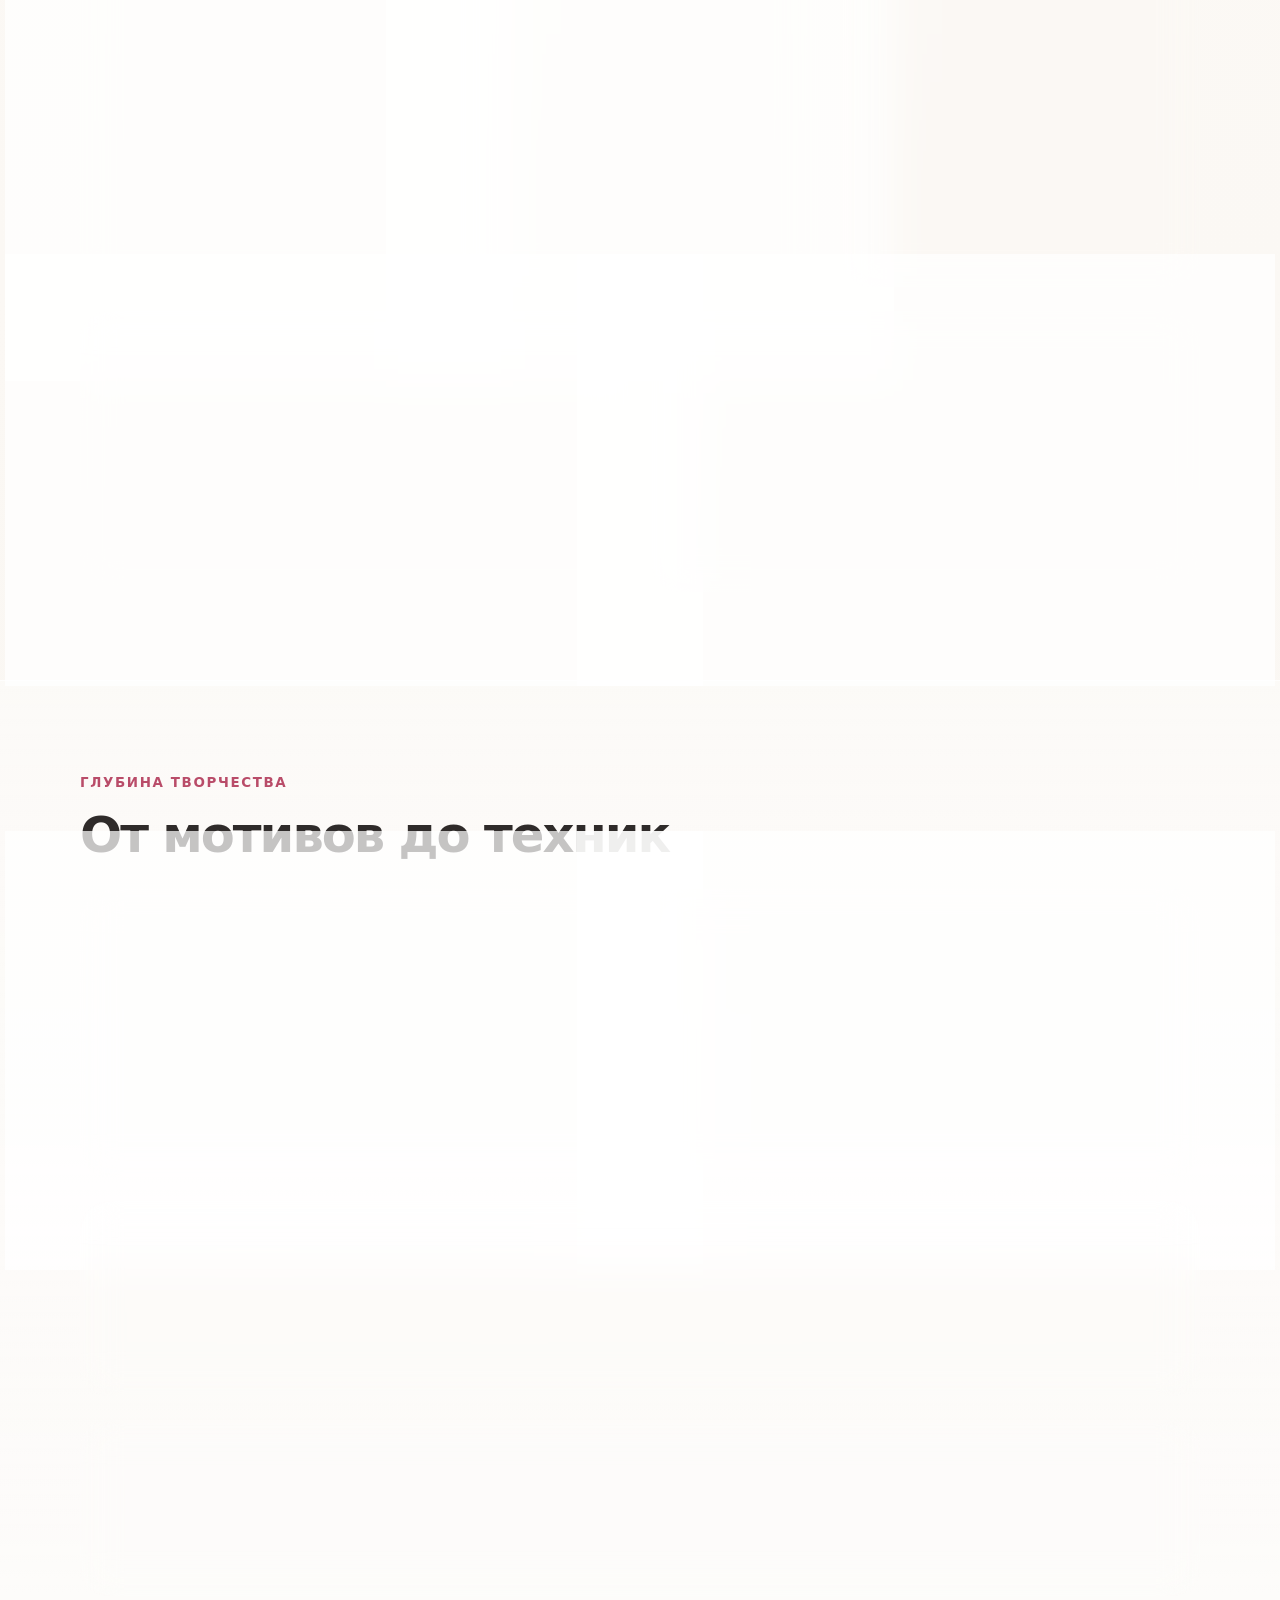
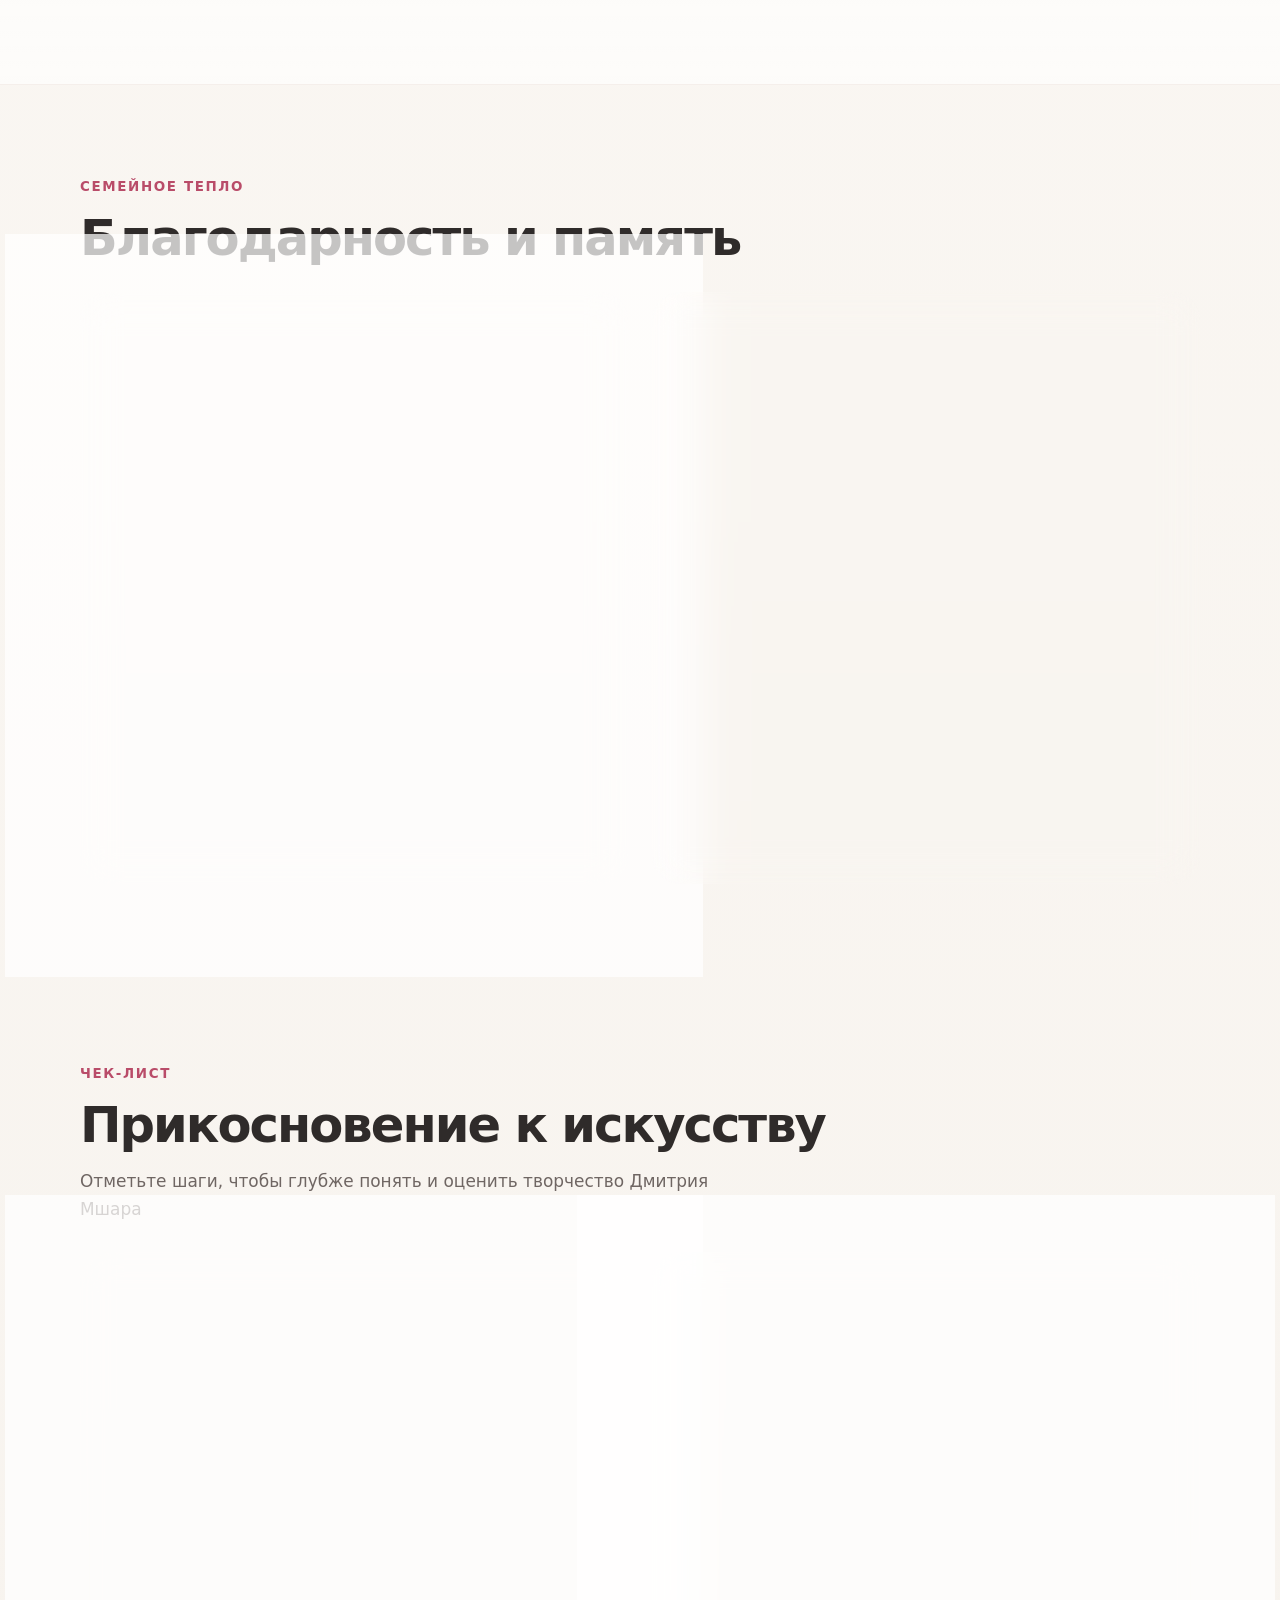
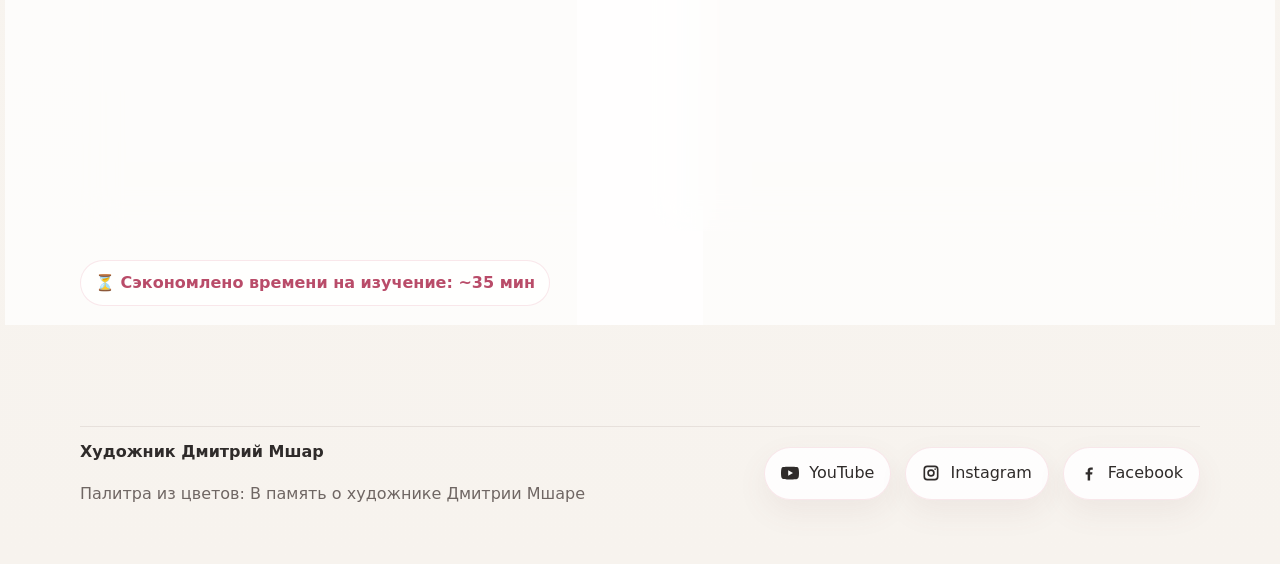
==== commit 53119ae7: "Update index.html" ====
--- a/index.html
+++ b/index.html
@@ -158,10 +158,10 @@
           <blockquote>
             «Я смотрю на картины и вижу совершенно другого человека. Одно дело, когда это были сельские пейзажи, там он совсем другой, тоскующий по земле, по малой родине. И здесь это человек, который имеет столько граней и чувствования жизни в этих красках, в этой нежности».
           </blockquote>
-          <p class="quote-author">— Лилия Тимошкова, кандидат педагогических наук</p>
+          <p class="quote-author">— Лилия Тимашкова, кандидат педагогических наук</p>
         </article>
         <article class="card reveal delay-3 top-gap">
-          <p>Лилии Николаевне Тимошковой, доценту кафедры педагогики, картины Дмитрия раскрывают его как человека с множеством граней, способного передать тончайшие чувства. Она отметила, что в его работах нет черных красок, они всегда светятся радостью и положительной энергией. Особое внимание она уделила его умению писать травы, которые даже зимой могли быть изображены в ярких оранжево-красных тонах, передавая боль и трепет.</p>
+          <p>Лилии Николаевне Тимашковой, доценту кафедры педагогики, картины Дмитрия раскрывают его как человека с множеством граней, способного передать тончайшие чувства. Она отметила, что в его работах нет черных красок, они всегда светятся радостью и положительной энергией. Особое внимание она уделила его умению писать травы, которые даже зимой могли быть изображены в ярких оранжево-красных тонах, передавая боль и трепет.</p>
         </article>
       </div>
     </section>
@@ -254,4 +254,4 @@
 
   <script src="script.js"></script>
 </body>
-</html>+</html>
--- a/style.css
+++ b/style.css
@@ -0,0 +1,633 @@
+:root {
+  --bg: #f8f6f2;
+  --bg-soft: #fffdf8;
+  --surface: rgba(255, 255, 255, 0.72);
+  --surface-strong: #ffffff;
+  --text: #2f2b2a;
+  --muted: #6f6663;
+  --line: rgba(115, 95, 89, 0.14);
+  --primary: #d76983;
+  --primary-dark: #b94c69;
+  --accent: #f0b75d;
+  --accent-soft: #ffe4b7;
+  --shadow: 0 18px 50px rgba(124, 95, 93, 0.12);
+  --radius-xl: 28px;
+  --radius-lg: 22px;
+  --radius-md: 16px;
+  --container: min(1120px, calc(100% - 32px));
+}
+
+* {
+  box-sizing: border-box;
+}
+
+html {
+  scroll-behavior: smooth;
+}
+
+body {
+  margin: 0;
+  font-family: Inter, ui-sans-serif, system-ui, -apple-system, BlinkMacSystemFont, "Segoe UI", sans-serif;
+  color: var(--text);
+  background: radial-gradient(circle at top left, rgba(255, 213, 223, 0.65), transparent 28%),
+              radial-gradient(circle at right 10% top 10%, rgba(255, 241, 206, 0.7), transparent 24%),
+              linear-gradient(180deg, #fffdfa 0%, #f7f3ee 100%);
+  line-height: 1.65;
+}
+
+.page-bg {
+  position: fixed;
+  inset: 0;
+  pointer-events: none;
+  background-image: radial-gradient(circle at 15% 25%, rgba(255,255,255,0.65) 0, transparent 22%),
+                    radial-gradient(circle at 82% 16%, rgba(255,236,204,0.45) 0, transparent 18%),
+                    radial-gradient(circle at 75% 85%, rgba(231,186,208,0.18) 0, transparent 22%);
+  z-index: -1;
+}
+
+img {
+  max-width: 100%;
+  display: block;
+}
+
+a {
+  color: inherit;
+  text-decoration: none;
+}
+
+.container {
+  width: var(--container);
+  margin: 0 auto;
+}
+
+.section {
+  padding: 88px 0;
+}
+
+.soft-section {
+  background: linear-gradient(180deg, rgba(255,255,255,0.38), rgba(255,255,255,0.64));
+  border-top: 1px solid rgba(255,255,255,0.5);
+  border-bottom: 1px solid rgba(214, 194, 184, 0.18);
+}
+
+.glass,
+.card,
+.check-card {
+  background: var(--surface);
+  backdrop-filter: blur(18px);
+  -webkit-backdrop-filter: blur(18px);
+  border: 1px solid rgba(255, 255, 255, 0.58);
+  box-shadow: var(--shadow);
+}
+
+.site-header {
+  position: sticky;
+  top: 16px;
+  z-index: 30;
+  width: var(--container);
+  margin: 16px auto 0;
+  border-radius: 999px;
+}
+
+.header-inner {
+  display: flex;
+  align-items: center;
+  justify-content: space-between;
+  gap: 20px;
+  padding: 14px 20px;
+}
+
+.brand {
+  font-weight: 700;
+  letter-spacing: -0.02em;
+}
+
+.nav {
+  display: flex;
+  align-items: center;
+  gap: 18px;
+  flex-wrap: wrap;
+}
+
+.nav a,
+.social-links a,
+.btn,
+.to-top {
+  transition: transform 0.3s ease, box-shadow 0.3s ease, background-color 0.3s ease, color 0.3s ease, border-color 0.3s ease, opacity 0.3s ease;
+}
+
+.nav a {
+  color: var(--muted);
+  font-size: 0.96rem;
+}
+
+.nav a:hover,
+.nav a:focus-visible {
+  color: var(--text);
+  transform: translateY(-1px);
+}
+
+.btn {
+  display: inline-flex;
+  align-items: center;
+  justify-content: center;
+  gap: 10px;
+  padding: 13px 20px;
+  border-radius: 999px;
+  border: 1px solid transparent;
+  font-weight: 600;
+  cursor: pointer;
+}
+
+.btn:hover,
+.btn:focus-visible,
+.social-links a:hover,
+.social-links a:focus-visible,
+.to-top:hover,
+.to-top:focus-visible {
+  transform: translateY(-2px);
+  box-shadow: 0 16px 30px rgba(185, 76, 105, 0.15);
+}
+
+.btn-primary {
+  background: linear-gradient(135deg, var(--primary), #ee8ea2);
+  color: #fff;
+}
+
+.btn-primary:hover,
+.btn-primary:focus-visible {
+  background: linear-gradient(135deg, var(--primary-dark), var(--primary));
+}
+
+.btn-outline {
+  border-color: rgba(215, 105, 131, 0.28);
+  background: rgba(255,255,255,0.65);
+}
+
+.btn-soft {
+  background: rgba(255, 255, 255, 0.82);
+  border-color: var(--line);
+}
+
+.hero {
+  padding-top: 72px;
+}
+
+.hero-grid,
+.grid.two-cols,
+.bio-layout,
+.cards-grid.two,
+.cards-grid.three,
+.checklist-grid,
+.footer-inner {
+  display: grid;
+  gap: 24px;
+}
+
+.hero-grid {
+  grid-template-columns: 1.15fr 0.85fr;
+  align-items: center;
+}
+
+.hero-copy h1,
+.section-heading h2 {
+  margin: 0;
+  letter-spacing: -0.04em;
+  line-height: 1.05;
+}
+
+.hero-copy h1 {
+  font-size: clamp(2.4rem, 5vw, 4.85rem);
+  max-width: 11ch;
+}
+
+.eyebrow {
+  display: inline-flex;
+  align-items: center;
+  gap: 8px;
+  margin: 0 0 14px;
+  color: var(--primary-dark);
+  font-weight: 700;
+  font-size: 0.84rem;
+  letter-spacing: 0.12em;
+  text-transform: uppercase;
+}
+
+.lead,
+.section-subtitle {
+  font-size: 1.06rem;
+  color: var(--muted);
+  max-width: 62ch;
+}
+
+.tags {
+  display: flex;
+  flex-wrap: wrap;
+  gap: 10px;
+  margin: 28px 0;
+}
+
+.tags span,
+.check-badge,
+.time-saved span {
+  display: inline-flex;
+  align-items: center;
+  border-radius: 999px;
+  padding: 9px 14px;
+  background: rgba(255,255,255,0.78);
+  border: 1px solid rgba(215, 105, 131, 0.16);
+  color: var(--primary-dark);
+  font-weight: 600;
+}
+
+.hero-actions {
+  display: flex;
+  flex-wrap: wrap;
+  gap: 14px;
+}
+
+.hero-card {
+  min-height: 520px;
+  border-radius: var(--radius-xl);
+  padding: 28px;
+  display: flex;
+  flex-direction: column;
+  justify-content: center;
+  position: relative;
+  overflow: hidden;
+}
+
+.hero-card::before,
+.hero-card::after {
+  content: "";
+  position: absolute;
+  border-radius: 50%;
+  filter: blur(0.5px);
+}
+
+.hero-card::before {
+  width: 220px;
+  height: 220px;
+  background: radial-gradient(circle, rgba(240,183,93,0.4), transparent 68%);
+  top: -40px;
+  right: -30px;
+}
+
+.hero-card::after {
+  width: 180px;
+  height: 180px;
+  background: radial-gradient(circle, rgba(215,105,131,0.22), transparent 70%);
+  bottom: 10px;
+  left: -40px;
+}
+
+.flower-orbit {
+  width: 290px;
+  height: 290px;
+  margin: 0 auto 24px;
+  position: relative;
+  animation: floaty 6s ease-in-out infinite;
+}
+
+.petal,
+.center-dot {
+  position: absolute;
+  inset: 50%;
+  transform-origin: 0 0;
+}
+
+.petal {
+  width: 84px;
+  height: 126px;
+  margin-left: -42px;
+  margin-top: -100px;
+  border-radius: 50% 50% 50% 50% / 62% 62% 38% 38%;
+  background: linear-gradient(180deg, rgba(255,255,255,0.95), rgba(255,219,228,0.9) 45%, rgba(234,143,171,0.88) 100%);
+  box-shadow: inset 0 8px 18px rgba(255,255,255,0.65), 0 12px 28px rgba(179, 96, 121, 0.18);
+}
+
+.petal-1 { transform: rotate(0deg) translateY(-82px); }
+.petal-2 { transform: rotate(60deg) translateY(-82px); }
+.petal-3 { transform: rotate(120deg) translateY(-82px); }
+.petal-4 { transform: rotate(180deg) translateY(-82px); }
+.petal-5 { transform: rotate(240deg) translateY(-82px); }
+.petal-6 { transform: rotate(300deg) translateY(-82px); }
+
+.center-dot {
+  width: 84px;
+  height: 84px;
+  margin-left: -42px;
+  margin-top: -42px;
+  border-radius: 50%;
+  background: radial-gradient(circle at 35% 35%, #fff4db, #f0b75d 55%, #e59f24 100%);
+  box-shadow: 0 12px 28px rgba(229, 159, 36, 0.26);
+}
+
+.hero-note {
+  position: relative;
+  z-index: 1;
+  border-radius: var(--radius-lg);
+  padding: 18px 18px 6px;
+  background: rgba(255, 255, 255, 0.72);
+  border: 1px solid rgba(255,255,255,0.68);
+}
+
+.note-title,
+.footer-title,
+.card h3 {
+  margin-top: 0;
+  font-weight: 700;
+}
+
+.section-heading {
+  margin-bottom: 28px;
+}
+
+.section-heading h2 {
+  font-size: clamp(1.9rem, 4vw, 3.1rem);
+}
+
+.grid.two-cols {
+  grid-template-columns: repeat(2, minmax(0, 1fr));
+}
+
+.bio-layout {
+  grid-template-columns: 1.2fr 0.8fr;
+  align-items: start;
+}
+
+.cards-grid.two {
+  grid-template-columns: repeat(2, minmax(0, 1fr));
+}
+
+.cards-grid.three {
+  grid-template-columns: repeat(3, minmax(0, 1fr));
+}
+
+.card,
+.check-card {
+  border-radius: var(--radius-xl);
+  padding: 26px;
+}
+
+.card.large {
+  min-height: 100%;
+}
+
+.card p:last-child,
+.check-card p:last-child {
+  margin-bottom: 0;
+}
+
+.quote-card {
+  background: linear-gradient(180deg, rgba(255,255,255,0.86), rgba(255,247,250,0.86));
+}
+
+blockquote {
+  margin: 0;
+  font-size: 1.12rem;
+  line-height: 1.8;
+  font-weight: 600;
+}
+
+.quote-author {
+  margin-top: 18px;
+  color: var(--primary-dark);
+  font-weight: 600;
+}
+
+.timeline {
+  list-style: none;
+  margin: 0;
+  padding: 0;
+  display: grid;
+  gap: 18px;
+}
+
+.timeline li {
+  position: relative;
+  padding-left: 20px;
+  border-left: 2px solid rgba(215, 105, 131, 0.22);
+}
+
+.timeline li::before {
+  content: "";
+  position: absolute;
+  width: 10px;
+  height: 10px;
+  border-radius: 50%;
+  left: -6px;
+  top: 8px;
+  background: linear-gradient(135deg, var(--primary), var(--accent));
+}
+
+.timeline span {
+  display: inline-block;
+  margin-bottom: 6px;
+  font-weight: 700;
+}
+
+.top-gap {
+  margin-top: 24px;
+}
+
+.checklist-grid {
+  grid-template-columns: repeat(2, minmax(0, 1fr));
+}
+
+.check-card label {
+  display: flex;
+  align-items: start;
+  gap: 12px;
+  font-weight: 700;
+  margin-top: 18px;
+}
+
+.check-card input[type="checkbox"] {
+  width: 18px;
+  height: 18px;
+  margin-top: 4px;
+  accent-color: var(--primary);
+}
+
+.time-saved {
+  margin-top: 28px;
+}
+
+.site-footer {
+  padding: 32px 0 56px;
+}
+
+.footer-inner {
+  grid-template-columns: 1fr auto;
+  align-items: center;
+  padding-top: 12px;
+  border-top: 1px solid rgba(114, 92, 86, 0.12);
+}
+
+.footer-subtitle {
+  margin: 4px 0 0;
+  color: var(--muted);
+}
+
+.social-links {
+  display: flex;
+  flex-wrap: wrap;
+  gap: 14px;
+  justify-content: flex-end;
+}
+
+.social-links a {
+  display: inline-flex;
+  align-items: center;
+  gap: 10px;
+  padding: 12px 16px;
+  border-radius: 999px;
+  background: rgba(255,255,255,0.84);
+  border: 1px solid rgba(215, 105, 131, 0.15);
+  box-shadow: 0 12px 30px rgba(124, 95, 93, 0.08);
+}
+
+.social-links svg {
+  width: 18px;
+  height: 18px;
+  fill: currentColor;
+}
+
+.to-top {
+  position: fixed;
+  right: 18px;
+  bottom: 18px;
+  width: 48px;
+  height: 48px;
+  border: 0;
+  border-radius: 50%;
+  background: linear-gradient(135deg, var(--primary), #f09bb0);
+  color: #fff;
+  font-size: 1.2rem;
+  cursor: pointer;
+  opacity: 0;
+  pointer-events: none;
+  box-shadow: 0 18px 35px rgba(185, 76, 105, 0.22);
+}
+
+.to-top.visible {
+  opacity: 1;
+  pointer-events: auto;
+}
+
+.reveal {
+  opacity: 0;
+  transform: translateY(24px);
+  transition: opacity 0.8s ease, transform 0.8s ease;
+}
+
+.reveal.visible {
+  opacity: 1;
+  transform: translateY(0);
+}
+
+.delay-1 { transition-delay: 0.08s; }
+.delay-2 { transition-delay: 0.16s; }
+.delay-3 { transition-delay: 0.24s; }
+
+@keyframes floaty {
+  0%, 100% { transform: translateY(0px); }
+  50% { transform: translateY(-10px); }
+}
+
+@media (max-width: 1024px) {
+  .hero-grid,
+  .bio-layout,
+  .cards-grid.three,
+  .grid.two-cols,
+  .cards-grid.two,
+  .checklist-grid,
+  .footer-inner {
+    grid-template-columns: 1fr;
+  }
+
+  .hero-card {
+    min-height: 440px;
+  }
+
+  .social-links {
+    justify-content: flex-start;
+  }
+}
+
+@media (max-width: 760px) {
+  .site-header {
+    position: static;
+    margin-top: 12px;
+    border-radius: 28px;
+  }
+
+  .header-inner {
+    flex-direction: column;
+    align-items: stretch;
+  }
+
+  .nav {
+    justify-content: center;
+  }
+
+  .hero {
+    padding-top: 40px;
+  }
+
+  .section {
+    padding: 64px 0;
+  }
+
+  .hero-card,
+  .card,
+  .check-card {
+    padding: 22px;
+  }
+
+  .flower-orbit {
+    width: 230px;
+    height: 230px;
+  }
+
+  .petal {
+    width: 68px;
+    height: 102px;
+    margin-left: -34px;
+    margin-top: -82px;
+  }
+
+  .center-dot {
+    width: 68px;
+    height: 68px;
+    margin-left: -34px;
+    margin-top: -34px;
+  }
+
+  .social-links a {
+    width: 100%;
+    justify-content: center;
+  }
+}
+
+@media (prefers-reduced-motion: reduce) {
+  html {
+    scroll-behavior: auto;
+  }
+
+  *, *::before, *::after {
+    animation: none !important;
+    transition: none !important;
+  }
+
+  .reveal {
+    opacity: 1;
+    transform: none;
+  }
+
+  .to-top {
+    opacity: 1;
+    pointer-events: auto;
+  }
+}
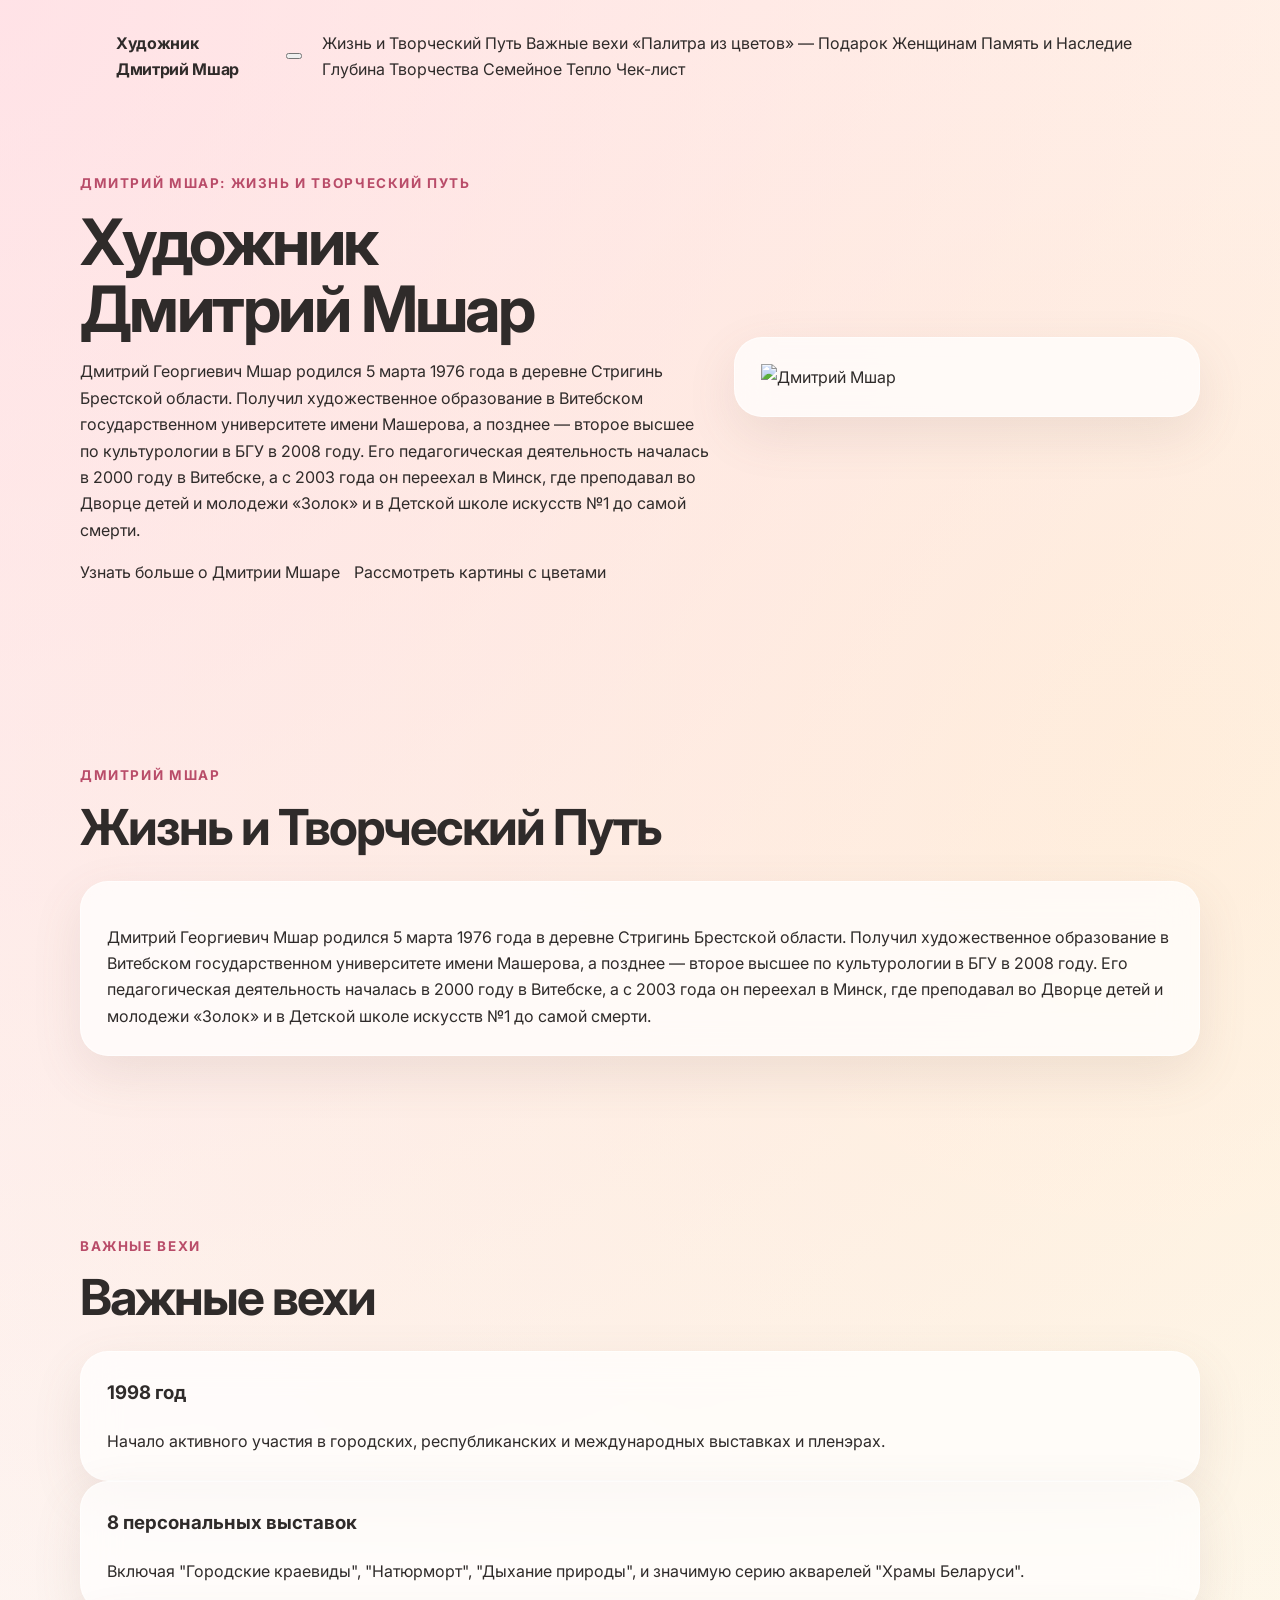
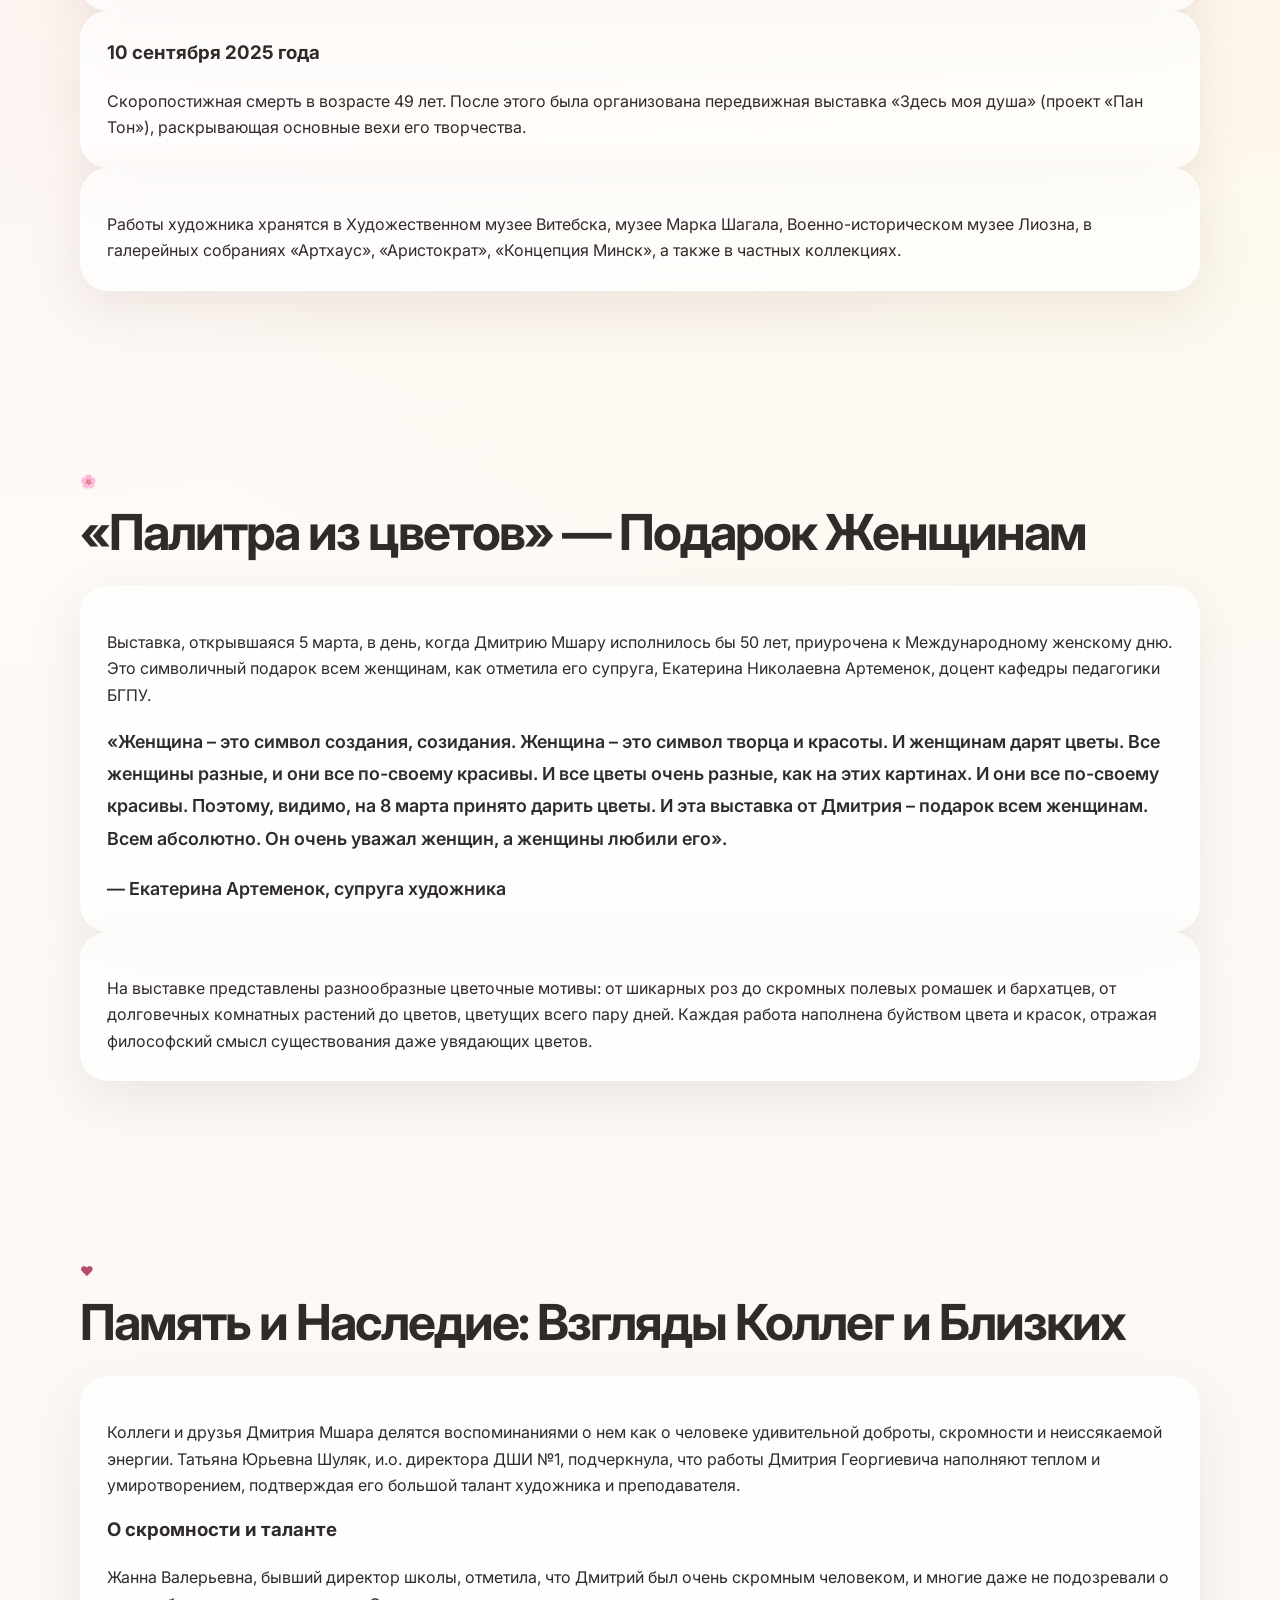
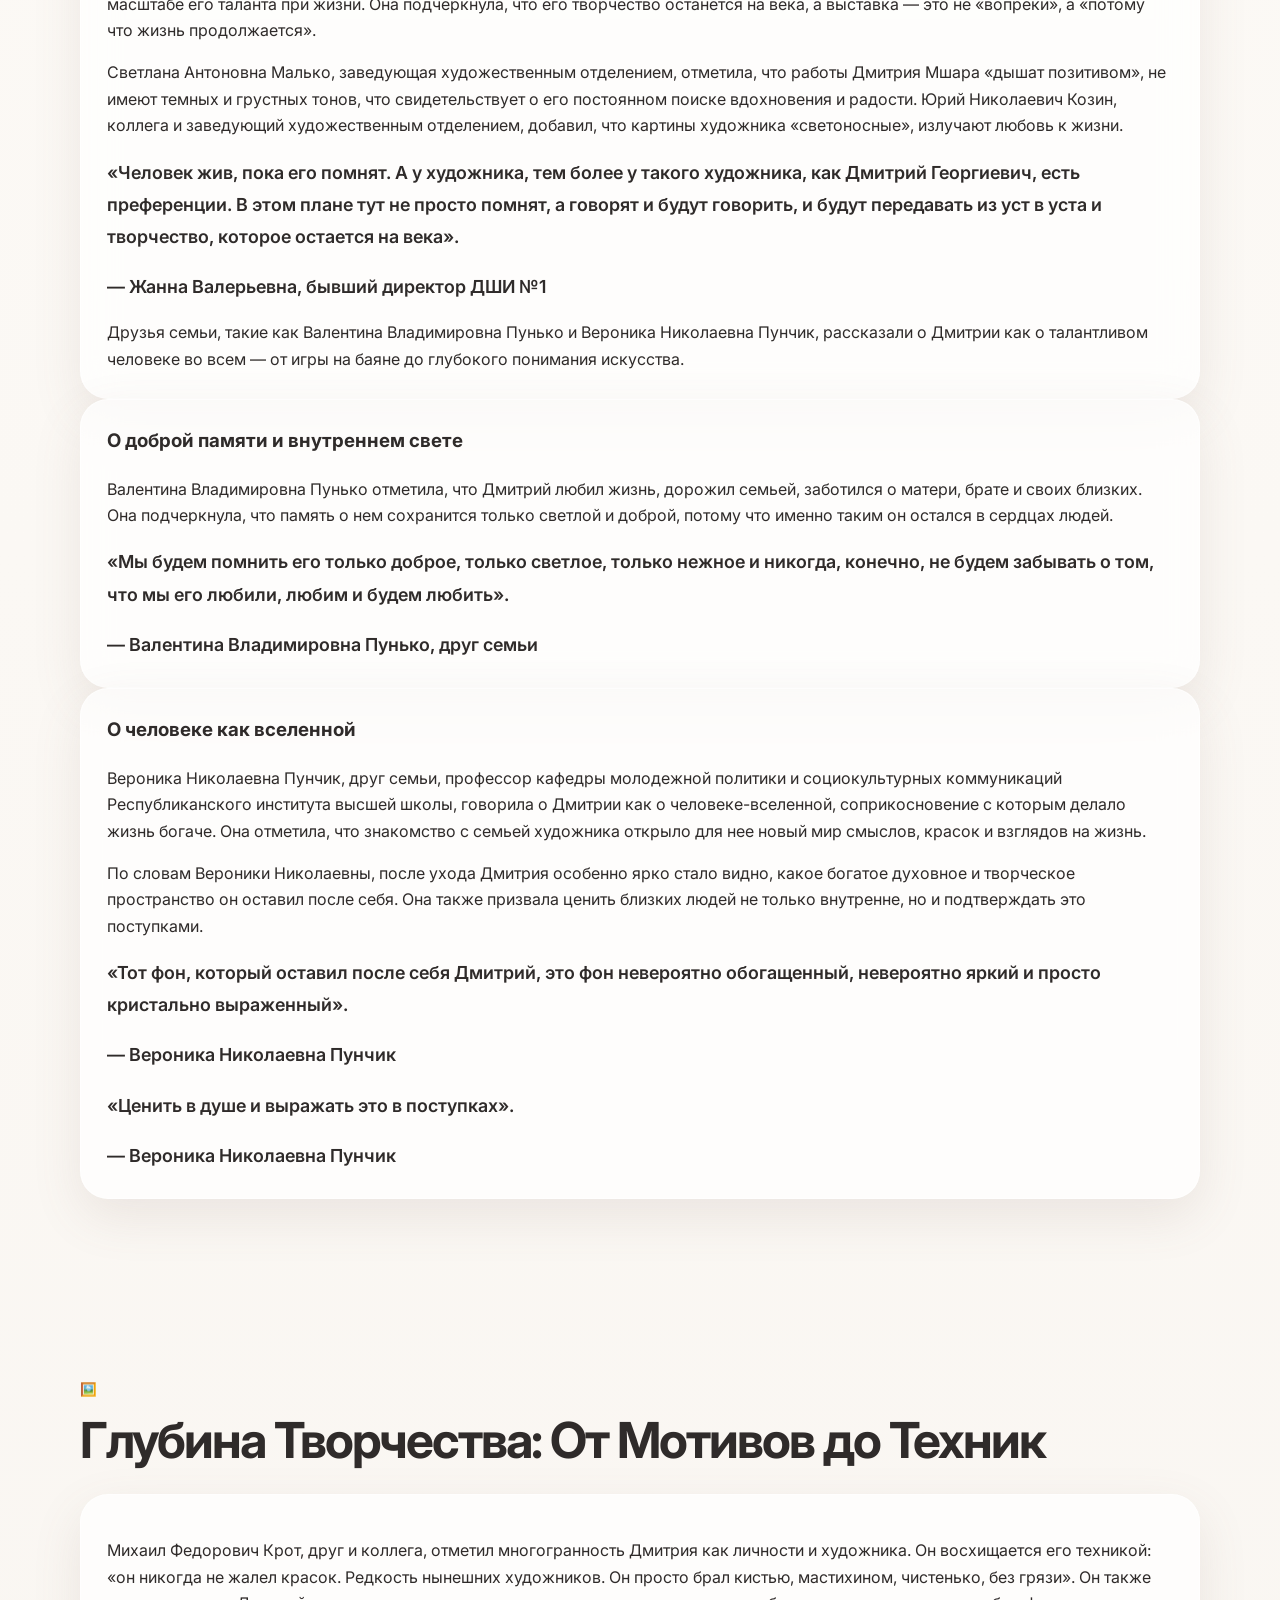
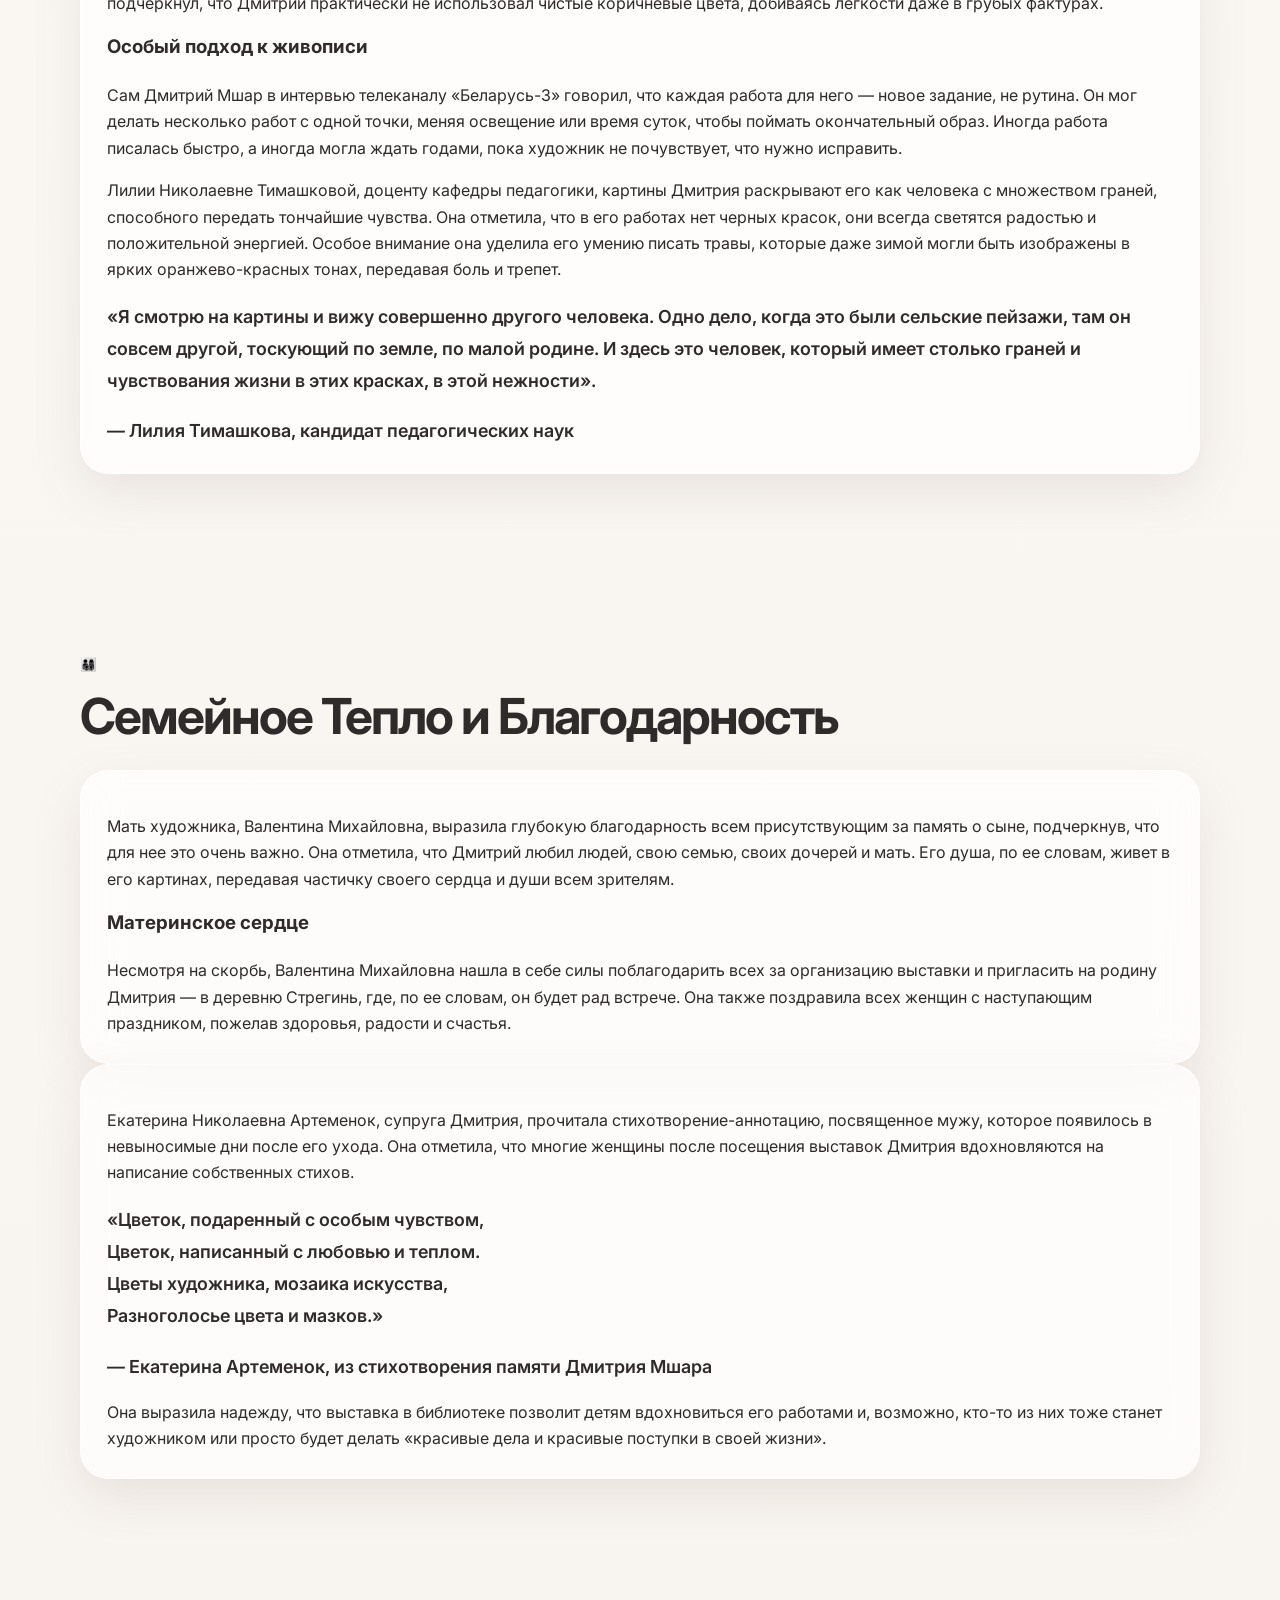
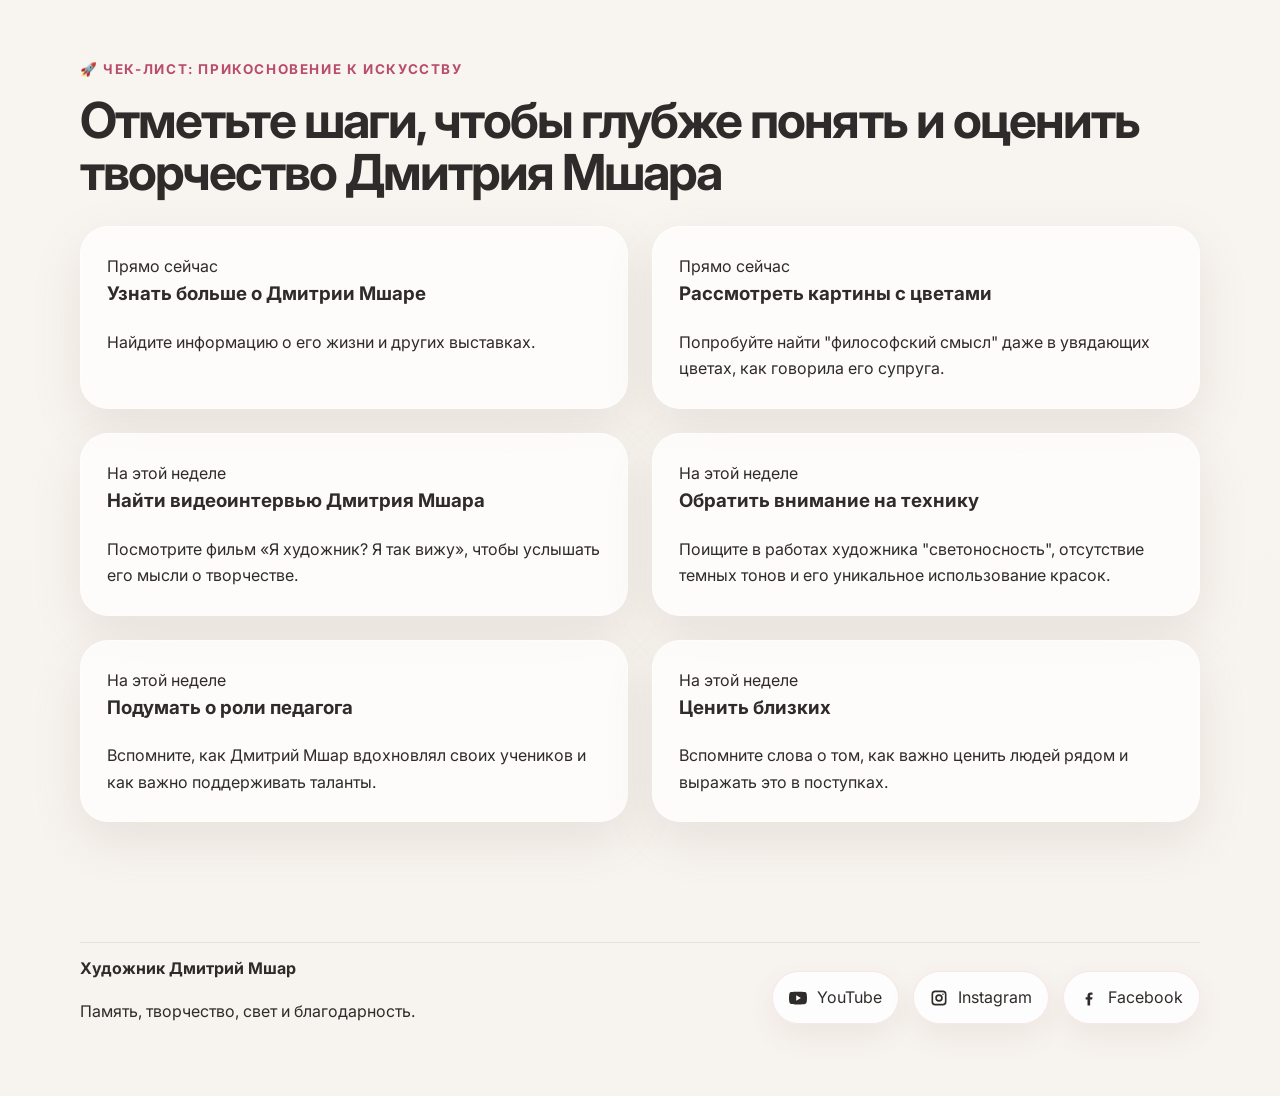
==== commit 4e925262: "Add files via upload" ====
--- a/index.html
+++ b/index.html
@@ -3,255 +3,273 @@
 <head>
   <meta charset="UTF-8" />
   <meta name="viewport" content="width=device-width, initial-scale=1.0" />
+  <meta name="description" content="Художник Дмитрий Мшар — жизнь, творчество, выставки, память и наследие." />
   <title>Художник Дмитрий Мшар</title>
-  <meta name="description" content="Палитра из цветов: В память о художнике Дмитрии Мшаре" />
+  <link rel="preconnect" href="https://fonts.googleapis.com" />
+  <link rel="preconnect" href="https://fonts.gstatic.com" crossorigin />
+  <link href="https://fonts.googleapis.com/css2?family=Inter:wght@400;500;600;700;800&display=swap" rel="stylesheet" />
   <link rel="stylesheet" href="style.css" />
 </head>
 <body>
-  <div class="page-bg"></div>
-
-  <header class="site-header glass">
+  <div class="bg-orb orb-1"></div>
+  <div class="bg-orb orb-2"></div>
+
+  <header class="site-header" id="top">
     <div class="container header-inner">
-      <a href="#top" class="brand">Художник Дмитрий Мшар</a>
-      <nav class="nav">
-        <a href="#about">О выставке</a>
-        <a href="#life">Жизнь</a>
-        <a href="#memory">Память</a>
+      <a class="brand" href="#top">Художник Дмитрий Мшар</a>
+      <button class="menu-toggle" aria-label="Открыть меню" aria-expanded="false">
+        <span></span>
+        <span></span>
+        <span></span>
+      </button>
+      <nav class="site-nav">
+        <a href="#bio">Жизнь и Творческий Путь</a>
+        <a href="#milestones">Важные вехи</a>
+        <a href="#flowers">«Палитра из цветов» — Подарок Женщинам</a>
+        <a href="#memory">Память и Наследие</a>
+        <a href="#depth">Глубина Творчества</a>
+        <a href="#family">Семейное Тепло</a>
         <a href="#checklist">Чек-лист</a>
       </nav>
-      <a href="#links" class="btn btn-soft">Ссылки</a>
     </div>
   </header>
 
-  <main id="top">
-    <section class="hero section">
+  <main>
+    <section class="hero section reveal">
       <div class="container hero-grid">
-        <div class="hero-copy reveal">
-          <p class="eyebrow">ИНТЕРАКТИВНЫЙ КОНСПЕКТ</p>
-          <h1>Палитра из цветов: В память о художнике Дмитрии Мшаре</h1>
-          <p class="lead">Выставка "Палитра из цветов" — это дань памяти талантливому художнику, учителю и человеку, чье творчество наполнено светом, любовью к жизни и Беларуси.</p>
-          <div class="tags">
-            <span>#Искусство</span>
-            <span>#Живопись</span>
-            <span>#Память</span>
-            <span>#Беларусь</span>
-            <span>#Цветы</span>
+        <div class="hero-copy">
+          <p class="eyebrow">Дмитрий Мшар: Жизнь и Творческий Путь</p>
+          <h1>Художник Дмитрий Мшар</h1>
+          <p class="hero-text">Дмитрий Георгиевич Мшар родился 5 марта 1976 года в деревне Стригинь Брестской области. Получил художественное образование в Витебском государственном университете имени Машерова, а позднее — второе высшее по культурологии в БГУ в 2008 году. Его педагогическая деятельность началась в 2000 году в Витебске, а с 2003 года он переехал в Минск, где преподавал во Дворце детей и молодежи «Золок» и в Детской школе искусств №1 до самой смерти.</p>
+          <div class="hero-actions">
+            <a class="button primary" href="#bio">Узнать больше о Дмитрии Мшаре</a>
+            <a class="button secondary" href="#flowers">Рассмотреть картины с цветами</a>
           </div>
-          <div class="hero-actions">
-            <a class="btn btn-primary" href="#life">Читать историю</a>
-            <a class="btn btn-outline" href="#links">Перейти к ссылкам</a>
+        </div>
+        <div class="hero-media card">
+          <img src="portrait.jpg" alt="Дмитрий Мшар" />
+        </div>
+      </div>
+    </section>
+
+    <section class="section reveal" id="bio">
+      <div class="container">
+        <div class="section-heading">
+          <p class="eyebrow">Дмитрий Мшар</p>
+          <h2>Жизнь и Творческий Путь</h2>
+        </div>
+        <div class="card prose">
+          <p>Дмитрий Георгиевич Мшар родился 5 марта 1976 года в деревне Стригинь Брестской области. Получил художественное образование в Витебском государственном университете имени Машерова, а позднее — второе высшее по культурологии в БГУ в 2008 году. Его педагогическая деятельность началась в 2000 году в Витебске, а с 2003 года он переехал в Минск, где преподавал во Дворце детей и молодежи «Золок» и в Детской школе искусств №1 до самой смерти.</p>
+        </div>
+      </div>
+    </section>
+
+    <section class="section reveal" id="milestones">
+      <div class="container">
+        <div class="section-heading">
+          <p class="eyebrow">Важные вехи</p>
+          <h2>Важные вехи</h2>
+        </div>
+        <div class="cards-grid milestones-grid">
+          <article class="card milestone-card">
+            <h3>1998 год</h3>
+            <p>Начало активного участия в городских, республиканских и международных выставках и пленэрах.</p>
+          </article>
+          <article class="card milestone-card">
+            <h3>8 персональных выставок</h3>
+            <p>Включая "Городские краевиды", "Натюрморт", "Дыхание природы", и значимую серию акварелей "Храмы Беларуси".</p>
+          </article>
+          <article class="card milestone-card">
+            <h3>10 сентября 2025 года</h3>
+            <p>Скоропостижная смерть в возрасте 49 лет. После этого была организована передвижная выставка «Здесь моя душа» (проект «Пан Тон»), раскрывающая основные вехи его творчества.</p>
+          </article>
+        </div>
+        <div class="card prose collection-card">
+          <p>Работы художника хранятся в Художественном музее Витебска, музее Марка Шагала, Военно-историческом музее Лиозна, в галерейных собраниях «Артхаус», «Аристократ», «Концепция Минск», а также в частных коллекциях.</p>
+        </div>
+      </div>
+    </section>
+
+    <section class="section reveal" id="flowers">
+      <div class="container">
+        <div class="section-heading">
+          <p class="eyebrow">🌸</p>
+          <h2>«Палитра из цветов» — Подарок Женщинам</h2>
+        </div>
+        <div class="content-split">
+          <div class="card prose">
+            <p>Выставка, открывшаяся 5 марта, в день, когда Дмитрию Мшару исполнилось бы 50 лет, приурочена к Международному женскому дню. Это символичный подарок всем женщинам, как отметила его супруга, Екатерина Николаевна Артеменок, доцент кафедры педагогики БГПУ.</p>
+            <blockquote>
+              <p>«Женщина – это символ создания, созидания. Женщина – это символ творца и красоты. И женщинам дарят цветы. Все женщины разные, и они все по-своему красивы. И все цветы очень разные, как на этих картинах. И они все по-своему красивы. Поэтому, видимо, на 8 марта принято дарить цветы. И эта выставка от Дмитрия – подарок всем женщинам. Всем абсолютно. Он очень уважал женщин, а женщины любили его».</p>
+              <footer>— Екатерина Артеменок, супруга художника</footer>
+            </blockquote>
           </div>
-        </div>
-        <div class="hero-card glass reveal delay-1">
-          <div class="flower-orbit">
-            <span class="petal petal-1"></span>
-            <span class="petal petal-2"></span>
-            <span class="petal petal-3"></span>
-            <span class="petal petal-4"></span>
-            <span class="petal petal-5"></span>
-            <span class="petal petal-6"></span>
-            <span class="center-dot"></span>
+          <div class="card prose accent-card">
+            <p>На выставке представлены разнообразные цветочные мотивы: от шикарных роз до скромных полевых ромашек и бархатцев, от долговечных комнатных растений до цветов, цветущих всего пару дней. Каждая работа наполнена буйством цвета и красок, отражая философский смысл существования даже увядающих цветов.</p>
           </div>
-          <div class="hero-note">
-            <p class="note-title">🎨 Дмитрий Мшар: Жизнь и Творческий Путь</p>
-            <p>Светлая память о художнике, педагоге и человеке, чьи картины «светоносные», излучают любовь к жизни.</p>
-          </div>
-        </div>
-      </div>
-    </section>
-
-    <section id="about" class="section">
-      <div class="container">
-        <div class="section-heading reveal">
-          <p class="eyebrow">О выставке</p>
-          <h2>«Палитра из цветов» — Подарок Женщинам</h2>
-        </div>
-        <div class="grid two-cols">
-          <article class="card reveal">
-            <p>Выставка, открывшаяся 5 марта, в день, когда Дмитрию Мшару исполнилось бы 50 лет, приурочена к Международному женскому дню. Это символичный подарок всем женщинам, как отметила его супруга, Екатерина Николаевна Артеменок, доцент кафедры педагогики БГПУ.</p>
-          </article>
-          <article class="card quote-card reveal delay-1">
-            <blockquote>
-              «Женщина – это символ создания, созидания. Женщина – это символ творца и красоты. И женщинам дарят цветы. Все женщины разные, и они все по-своему красивы. И все цветы очень разные, как на этих картинах. И они все по-своему красивы. Поэтому, видимо, на 8 марта принято дарить цветы. И эта выставка от Дмитрия – подарок всем женщинам. Всем абсолютно. Он очень уважал женщин, а женщины любили его».
-            </blockquote>
-            <p class="quote-author">— Екатерина Артеменок, супруга художника</p>
-          </article>
-        </div>
-        <article class="card reveal delay-2">
-          <p>На выставке представлены разнообразные цветочные мотивы: от шикарных роз до скромных полевых ромашек и бархатцев, от долговечных комнатных растений до цветов, цветущих всего пару дней. Каждая работа наполнена буйством цвета и красок, отражая философский смысл существования даже увядающих цветов.</p>
-        </article>
-      </div>
-    </section>
-
-    <section id="life" class="section soft-section">
-      <div class="container">
-        <div class="section-heading reveal">
-          <p class="eyebrow">Биография</p>
-          <h2>Дмитрий Георгиевич Мшар</h2>
-        </div>
-        <div class="grid bio-layout">
-          <article class="card large reveal">
-            <p>Дмитрий Георгиевич Мшар родился 5 марта 1976 года в деревне Стрегинь Брестской области. Получил художественное образование в Витебском государственном университете имени Машерова, а позднее — второе высшее по культурологии в БГУ в 2008 году. Его педагогическая деятельность началась в 2000 году в Витебске, а с 2003 года он переехал в Минск, где преподавал во Дворце детей и молодежи «Золок» и в Детской школе искусств №1 до самой смерти.</p>
-            <p>Работы художника хранятся в Художественном музее Витебска, музее Марка Шагала, Военно-историческом музее Лиозна, в галерейных собраниях «Артхаус», «Аристократ», «Концепция Минск», а также в частных коллекциях.</p>
-          </article>
-          <aside class="card reveal delay-1">
-            <h3>Важные вехи</h3>
-            <ul class="timeline">
-              <li><span>1998 год</span><p>Начало активного участия в городских, республиканских и международных выставках и пленэрах.</p></li>
-              <li><span>8 персональных выставок</span><p>Включая "Городские краевиды", "Натюрморт", "Дыхание природы", и значимую серию акварелей "Храмы Беларуси".</p></li>
-              <li><span>10 сентября 2025 года</span><p>Скоропостижная смерть в возрасте 49 лет. После этого была организована передвижная выставка «Здесь моя душа» (проект «Пан Тон»), раскрывающая основные вехи его творчества.</p></li>
-            </ul>
-          </aside>
-        </div>
-      </div>
-    </section>
-
-    <section id="memory" class="section">
-      <div class="container">
-        <div class="section-heading reveal">
-          <p class="eyebrow">Память и наследие</p>
-          <h2>Взгляды коллег и близких</h2>
-        </div>
-        <div class="cards-grid three">
-          <article class="card reveal">
+        </div>
+      </div>
+    </section>
+
+    <section class="section reveal" id="memory">
+      <div class="container">
+        <div class="section-heading">
+          <p class="eyebrow">❤️</p>
+          <h2>Память и Наследие: Взгляды Коллег и Близких</h2>
+        </div>
+        <div class="stack">
+          <article class="card prose">
             <p>Коллеги и друзья Дмитрия Мшара делятся воспоминаниями о нем как о человеке удивительной доброты, скромности и неиссякаемой энергии. Татьяна Юрьевна Шуляк, и.о. директора ДШИ №1, подчеркнула, что работы Дмитрия Георгиевича наполняют теплом и умиротворением, подтверждая его большой талант художника и преподавателя.</p>
-          </article>
-          <article class="card reveal delay-1">
             <h3>О скромности и таланте</h3>
             <p>Жанна Валерьевна, бывший директор школы, отметила, что Дмитрий был очень скромным человеком, и многие даже не подозревали о масштабе его таланта при жизни. Она подчеркнула, что его творчество останется на века, а выставка — это не «вопреки», а «потому что жизнь продолжается».</p>
-          </article>
-          <article class="card quote-card reveal delay-2">
-            <blockquote>
-              «Человек жив, пока его помнят. А у художника, тем более у такого художника, как Дмитрий Георгиевич, есть преференции. В этом плане тут не просто помнят, а говорят и будут говорить, и будут передавать из уст в уста и творчество, которое остается на века».
-            </blockquote>
-            <p class="quote-author">— Жанна Валерьевна, бывший директор ДШИ №1</p>
-          </article>
-        </div>
-
-        <div class="grid two-cols top-gap">
-          <article class="card reveal">
             <p>Светлана Антоновна Малько, заведующая художественным отделением, отметила, что работы Дмитрия Мшара «дышат позитивом», не имеют темных и грустных тонов, что свидетельствует о его постоянном поиске вдохновения и радости. Юрий Николаевич Козин, коллега и заведующий художественным отделением, добавил, что картины художника «светоносные», излучают любовь к жизни.</p>
-          </article>
-          <article class="card reveal delay-1">
-            <p>Друзья семьи, такие как Валентина Владимировна Пунько и Вероника Николаевна Пунчик, рассказали о Дмитрии как о талантливом человеке во всем — от игры на баяне до глубокого понимания искусства. Вероника Николаевна отметила, что Дмитрий, уйдя, «из фигуры обращается в фон», оставляя после себя «фон невероятно обогащенный, яркий и кристально выраженный».</p>
-          </article>
-        </div>
-      </div>
-    </section>
-
-    <section class="section soft-section">
-      <div class="container">
-        <div class="section-heading reveal">
-          <p class="eyebrow">Глубина творчества</p>
-          <h2>От мотивов до техник</h2>
-        </div>
-        <div class="cards-grid two">
-          <article class="card reveal">
-            <p>Михаил Федорович Крат, друг и коллега, отметил многогранность Дмитрия как личности и художника. Он восхищается его техникой: «он никогда не жалел красок. Редкость нынешних художников. Он просто брал кистью, мастихином, чистенько, без грязи». Он также подчеркнул, что Дмитрий практически не использовал чистые коричневые цвета, добиваясь легкости даже в грубых фактурах.</p>
-          </article>
-          <article class="card reveal delay-1">
+            <blockquote>
+              <p>«Человек жив, пока его помнят. А у художника, тем более у такого художника, как Дмитрий Георгиевич, есть преференции. В этом плане тут не просто помнят, а говорят и будут говорить, и будут передавать из уст в уста и творчество, которое остается на века».</p>
+              <footer>— Жанна Валерьевна, бывший директор ДШИ №1</footer>
+            </blockquote>
+            <p>Друзья семьи, такие как Валентина Владимировна Пунько и Вероника Николаевна Пунчик, рассказали о Дмитрии как о талантливом человеке во всем — от игры на баяне до глубокого понимания искусства.</p>
+          </article>
+
+          <article class="cards-grid two-col">
+            <div class="card prose">
+              <h3>О доброй памяти и внутреннем свете</h3>
+              <p>Валентина Владимировна Пунько отметила, что Дмитрий любил жизнь, дорожил семьей, заботился о матери, брате и своих близких. Она подчеркнула, что память о нем сохранится только светлой и доброй, потому что именно таким он остался в сердцах людей.</p>
+              <blockquote>
+                <p>«Мы будем помнить его только доброе, только светлое, только нежное и никогда, конечно, не будем забывать о том, что мы его любили, любим и будем любить».</p>
+                <footer>— Валентина Владимировна Пунько, друг семьи</footer>
+              </blockquote>
+            </div>
+            <div class="card prose">
+              <h3>О человеке как вселенной</h3>
+              <p>Вероника Николаевна Пунчик, друг семьи, профессор кафедры молодежной политики и социокультурных коммуникаций Республиканского института высшей школы, говорила о Дмитрии как о человеке-вселенной, соприкосновение с которым делало жизнь богаче. Она отметила, что знакомство с семьей художника открыло для нее новый мир смыслов, красок и взглядов на жизнь.</p>
+              <p>По словам Вероники Николаевны, после ухода Дмитрия особенно ярко стало видно, какое богатое духовное и творческое пространство он оставил после себя. Она также призвала ценить близких людей не только внутренне, но и подтверждать это поступками.</p>
+              <blockquote>
+                <p>«Тот фон, который оставил после себя Дмитрий, это фон невероятно обогащенный, невероятно яркий и просто кристально выраженный».</p>
+                <footer>— Вероника Николаевна Пунчик</footer>
+              </blockquote>
+              <blockquote>
+                <p>«Ценить в душе и выражать это в поступках».</p>
+                <footer>— Вероника Николаевна Пунчик</footer>
+              </blockquote>
+            </div>
+          </article>
+        </div>
+      </div>
+    </section>
+
+    <section class="section reveal" id="depth">
+      <div class="container">
+        <div class="section-heading">
+          <p class="eyebrow">🖼️</p>
+          <h2>Глубина Творчества: От Мотивов до Техник</h2>
+        </div>
+        <div class="stack">
+          <article class="card prose">
+            <p>Михаил Федорович Крот, друг и коллега, отметил многогранность Дмитрия как личности и художника. Он восхищается его техникой: «он никогда не жалел красок. Редкость нынешних художников. Он просто брал кистью, мастихином, чистенько, без грязи». Он также подчеркнул, что Дмитрий практически не использовал чистые коричневые цвета, добиваясь легкости даже в грубых фактурах.</p>
             <h3>Особый подход к живописи</h3>
             <p>Сам Дмитрий Мшар в интервью телеканалу «Беларусь-3» говорил, что каждая работа для него — новое задание, не рутина. Он мог делать несколько работ с одной точки, меняя освещение или время суток, чтобы поймать окончательный образ. Иногда работа писалась быстро, а иногда могла ждать годами, пока художник не почувствует, что нужно исправить.</p>
-          </article>
-        </div>
-        <article class="card quote-card reveal delay-2 top-gap">
-          <blockquote>
-            «Я смотрю на картины и вижу совершенно другого человека. Одно дело, когда это были сельские пейзажи, там он совсем другой, тоскующий по земле, по малой родине. И здесь это человек, который имеет столько граней и чувствования жизни в этих красках, в этой нежности».
-          </blockquote>
-          <p class="quote-author">— Лилия Тимашкова, кандидат педагогических наук</p>
-        </article>
-        <article class="card reveal delay-3 top-gap">
-          <p>Лилии Николаевне Тимашковой, доценту кафедры педагогики, картины Дмитрия раскрывают его как человека с множеством граней, способного передать тончайшие чувства. Она отметила, что в его работах нет черных красок, они всегда светятся радостью и положительной энергией. Особое внимание она уделила его умению писать травы, которые даже зимой могли быть изображены в ярких оранжево-красных тонах, передавая боль и трепет.</p>
-        </article>
-      </div>
-    </section>
-
-    <section class="section">
-      <div class="container">
-        <div class="section-heading reveal">
-          <p class="eyebrow">Семейное тепло</p>
-          <h2>Благодарность и память</h2>
-        </div>
-        <div class="grid two-cols">
-          <article class="card reveal">
+            <p>Лилии Николаевне Тимашковой, доценту кафедры педагогики, картины Дмитрия раскрывают его как человека с множеством граней, способного передать тончайшие чувства. Она отметила, что в его работах нет черных красок, они всегда светятся радостью и положительной энергией. Особое внимание она уделила его умению писать травы, которые даже зимой могли быть изображены в ярких оранжево-красных тонах, передавая боль и трепет.</p>
+            <blockquote>
+              <p>«Я смотрю на картины и вижу совершенно другого человека. Одно дело, когда это были сельские пейзажи, там он совсем другой, тоскующий по земле, по малой родине. И здесь это человек, который имеет столько граней и чувствования жизни в этих красках, в этой нежности».</p>
+              <footer>— Лилия Тимашкова, кандидат педагогических наук</footer>
+            </blockquote>
+          </article>
+        </div>
+      </div>
+    </section>
+
+    <section class="section reveal" id="family">
+      <div class="container">
+        <div class="section-heading">
+          <p class="eyebrow">👨‍👩‍👧‍👦</p>
+          <h2>Семейное Тепло и Благодарность</h2>
+        </div>
+        <div class="cards-grid two-col">
+          <article class="card prose">
             <p>Мать художника, Валентина Михайловна, выразила глубокую благодарность всем присутствующим за память о сыне, подчеркнув, что для нее это очень важно. Она отметила, что Дмитрий любил людей, свою семью, своих дочерей и мать. Его душа, по ее словам, живет в его картинах, передавая частичку своего сердца и души всем зрителям.</p>
             <h3>Материнское сердце</h3>
             <p>Несмотря на скорбь, Валентина Михайловна нашла в себе силы поблагодарить всех за организацию выставки и пригласить на родину Дмитрия — в деревню Стрегинь, где, по ее словам, он будет рад встрече. Она также поздравила всех женщин с наступающим праздником, пожелав здоровья, радости и счастья.</p>
           </article>
-          <article class="card quote-card reveal delay-1">
+          <article class="card prose">
             <p>Екатерина Николаевна Артеменок, супруга Дмитрия, прочитала стихотворение-аннотацию, посвященное мужу, которое появилось в невыносимые дни после его ухода. Она отметила, что многие женщины после посещения выставок Дмитрия вдохновляются на написание собственных стихов.</p>
             <blockquote>
-              «Цветок, подаренный с особым чувством,<br />
+              <p>«Цветок, подаренный с особым чувством,<br />
               Цветок, написанный с любовью и теплом.<br />
               Цветы художника, мозаика искусства,<br />
-              Разноголосье цвета и мазков.»
-            </blockquote>
-            <p class="quote-author">— Екатерина Артеменок, из стихотворения памяти Дмитрия Мшара</p>
+              Разноголосье цвета и мазков.»</p>
+              <footer>— Екатерина Артеменок, из стихотворения памяти Дмитрия Мшара</footer>
+            </blockquote>
             <p>Она выразила надежду, что выставка в библиотеке позволит детям вдохновиться его работами и, возможно, кто-то из них тоже станет художником или просто будет делать «красивые дела и красивые поступки в своей жизни».</p>
           </article>
         </div>
       </div>
     </section>
 
-    <section id="checklist" class="section checklist-section">
-      <div class="container">
-        <div class="section-heading reveal">
-          <p class="eyebrow">Чек-лист</p>
-          <h2>Прикосновение к искусству</h2>
-          <p class="section-subtitle">Отметьте шаги, чтобы глубже понять и оценить творчество Дмитрия Мшара</p>
+    <section class="section reveal" id="checklist">
+      <div class="container">
+        <div class="section-heading">
+          <p class="eyebrow">🚀 Чек-лист: Прикосновение к искусству</p>
+          <h2>Отметьте шаги, чтобы глубже понять и оценить творчество Дмитрия Мшара</h2>
         </div>
         <div class="checklist-grid">
-          <article class="check-card reveal">
-            <span class="check-badge">ПРЯМО СЕЙЧАС</span>
-            <label><input type="checkbox" /> <span>Узнать больше о Дмитрии Мшаре</span></label>
+          <article class="card checklist-card">
+            <span class="badge">Прямо сейчас</span>
+            <h3>Узнать больше о Дмитрии Мшаре</h3>
             <p>Найдите информацию о его жизни и других выставках.</p>
-            <label><input type="checkbox" /> <span>Рассмотреть картины с цветами</span></label>
+          </article>
+          <article class="card checklist-card">
+            <span class="badge">Прямо сейчас</span>
+            <h3>Рассмотреть картины с цветами</h3>
             <p>Попробуйте найти "философский смысл" даже в увядающих цветах, как говорила его супруга.</p>
           </article>
-          <article class="check-card reveal delay-1">
-            <span class="check-badge">НА ЭТОЙ НЕДЕЛЕ</span>
-            <label><input type="checkbox" /> <span>Найти видеоинтервью Дмитрия Мшара</span></label>
+          <article class="card checklist-card">
+            <span class="badge">На этой неделе</span>
+            <h3>Найти видеоинтервью Дмитрия Мшара</h3>
             <p>Посмотрите фильм «Я художник? Я так вижу», чтобы услышать его мысли о творчестве.</p>
-            <label><input type="checkbox" /> <span>Обратить внимание на технику</span></label>
+          </article>
+          <article class="card checklist-card">
+            <span class="badge">На этой неделе</span>
+            <h3>Обратить внимание на технику</h3>
             <p>Поищите в работах художника "светоносность", отсутствие темных тонов и его уникальное использование красок.</p>
-            <label><input type="checkbox" /> <span>Подумать о роли педагога</span></label>
+          </article>
+          <article class="card checklist-card">
+            <span class="badge">На этой неделе</span>
+            <h3>Подумать о роли педагога</h3>
             <p>Вспомните, как Дмитрий Мшар вдохновлял своих учеников и как важно поддерживать таланты.</p>
-            <label><input type="checkbox" /> <span>Ценить близких</span></label>
+          </article>
+          <article class="card checklist-card">
+            <span class="badge">На этой неделе</span>
+            <h3>Ценить близких</h3>
             <p>Вспомните слова о том, как важно ценить людей рядом и выражать это в поступках.</p>
           </article>
         </div>
-        <div class="time-saved reveal delay-2">
-          <span>⏳ Сэкономлено времени на изучение: ~35 мин</span>
-        </div>
       </div>
     </section>
   </main>
 
-  <footer id="links" class="site-footer">
+  <footer class="site-footer reveal">
     <div class="container footer-inner">
       <div>
         <p class="footer-title">Художник Дмитрий Мшар</p>
-        <p class="footer-subtitle">Палитра из цветов: В память о художнике Дмитрии Мшаре</p>
-      </div>
-      <div class="social-links">
+        <p class="footer-text">Память, творчество, свет и благодарность.</p>
+      </div>
+      <div class="social-links" aria-label="Социальные ссылки">
         <a href="https://youtu.be/5lVDHbkQjfw?si=SYqYDp4xtGOGII6J" target="_blank" rel="noopener noreferrer" aria-label="YouTube">
-          <svg viewBox="0 0 24 24" aria-hidden="true"><path d="M23.5 6.2a3 3 0 0 0-2.1-2.1C19.5 3.5 12 3.5 12 3.5s-7.5 0-9.4.6A3 3 0 0 0 .5 6.2 31.2 31.2 0 0 0 0 12a31.2 31.2 0 0 0 .5 5.8 3 3 0 0 0 2.1 2.1c1.9.6 9.4.6 9.4.6s7.5 0 9.4-.6a3 3 0 0 0 2.1-2.1A31.2 31.2 0 0 0 24 12a31.2 31.2 0 0 0-.5-5.8ZM9.6 15.7V8.3L16 12l-6.4 3.7Z"/></svg>
+          <svg viewBox="0 0 24 24" aria-hidden="true"><path d="M23.5 6.2a3 3 0 0 0-2.1-2.1C19.5 3.5 12 3.5 12 3.5s-7.5 0-9.4.6A3 3 0 0 0 .5 6.2 31.1 31.1 0 0 0 0 12a31.1 31.1 0 0 0 .5 5.8 3 3 0 0 0 2.1 2.1c1.9.6 9.4.6 9.4.6s7.5 0 9.4-.6a3 3 0 0 0 2.1-2.1A31.1 31.1 0 0 0 24 12a31.1 31.1 0 0 0-.5-5.8ZM9.6 15.6V8.4l6.3 3.6-6.3 3.6Z"/></svg>
           <span>YouTube</span>
         </a>
         <a href="https://www.instagram.com/dmitriimsharart?utm_source=qr&igsh=djR5aHpxemt3cHZv" target="_blank" rel="noopener noreferrer" aria-label="Instagram">
-          <svg viewBox="0 0 24 24" aria-hidden="true"><path d="M7 2h10a5 5 0 0 1 5 5v10a5 5 0 0 1-5 5H7a5 5 0 0 1-5-5V7a5 5 0 0 1 5-5Zm0 2.2A2.8 2.8 0 0 0 4.2 7v10A2.8 2.8 0 0 0 7 19.8h10a2.8 2.8 0 0 0 2.8-2.8V7A2.8 2.8 0 0 0 17 4.2H7Zm10.5 1.6a1.1 1.1 0 1 1 0 2.2 1.1 1.1 0 0 1 0-2.2ZM12 7a5 5 0 1 1 0 10 5 5 0 0 1 0-10Zm0 2.2a2.8 2.8 0 1 0 0 5.6 2.8 2.8 0 0 0 0-5.6Z"/></svg>
+          <svg viewBox="0 0 24 24" aria-hidden="true"><path d="M7 2h10a5 5 0 0 1 5 5v10a5 5 0 0 1-5 5H7a5 5 0 0 1-5-5V7a5 5 0 0 1 5-5Zm0 2.2A2.8 2.8 0 0 0 4.2 7v10A2.8 2.8 0 0 0 7 19.8h10a2.8 2.8 0 0 0 2.8-2.8V7A2.8 2.8 0 0 0 17 4.2H7Zm10.25 1.65a1.1 1.1 0 1 1 0 2.2 1.1 1.1 0 0 1 0-2.2ZM12 7a5 5 0 1 1 0 10 5 5 0 0 1 0-10Zm0 2.2A2.8 2.8 0 1 0 12 14.8 2.8 2.8 0 0 0 12 9.2Z"/></svg>
           <span>Instagram</span>
         </a>
         <a href="https://www.facebook.com/share/1GjANPi3wQ/" target="_blank" rel="noopener noreferrer" aria-label="Facebook">
-          <svg viewBox="0 0 24 24" aria-hidden="true"><path d="M13.5 22v-8h2.7l.4-3h-3.1V9.1c0-.9.3-1.6 1.7-1.6H17V4.8c-.4-.1-1.4-.2-2.6-.2-2.5 0-4.2 1.5-4.2 4.4V11H7.5v3h2.7v8h3.3Z"/></svg>
+          <svg viewBox="0 0 24 24" aria-hidden="true"><path d="M13.5 22v-8h2.7l.4-3h-3.1V9.1c0-.9.2-1.5 1.5-1.5h1.7V4.9c-.3 0-1.3-.1-2.5-.1-2.5 0-4.2 1.5-4.2 4.3V11H7.5v3H10V22h3.5Z"/></svg>
           <span>Facebook</span>
         </a>
       </div>
     </div>
   </footer>
 
-  <button class="to-top" id="toTop" aria-label="Наверх">↑</button>
-
   <script src="script.js"></script>
 </body>
-</html>
+</html>
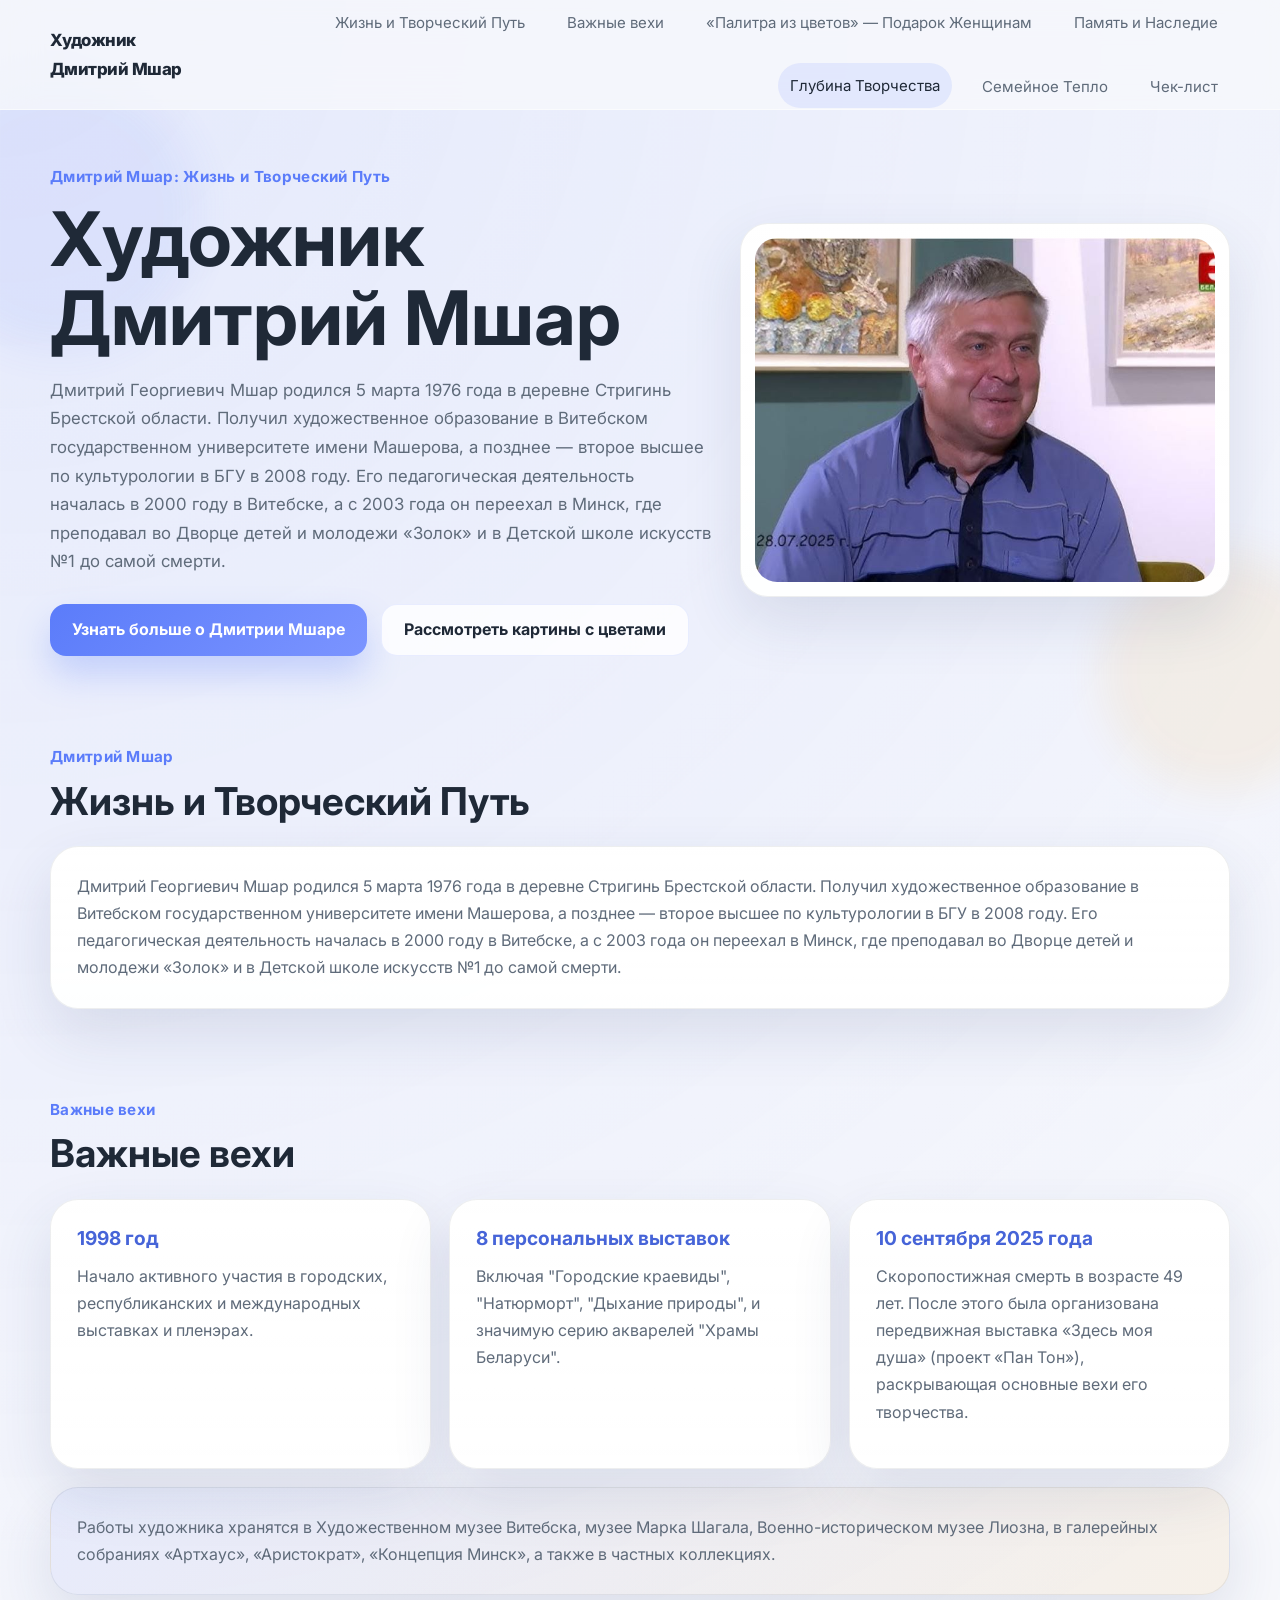
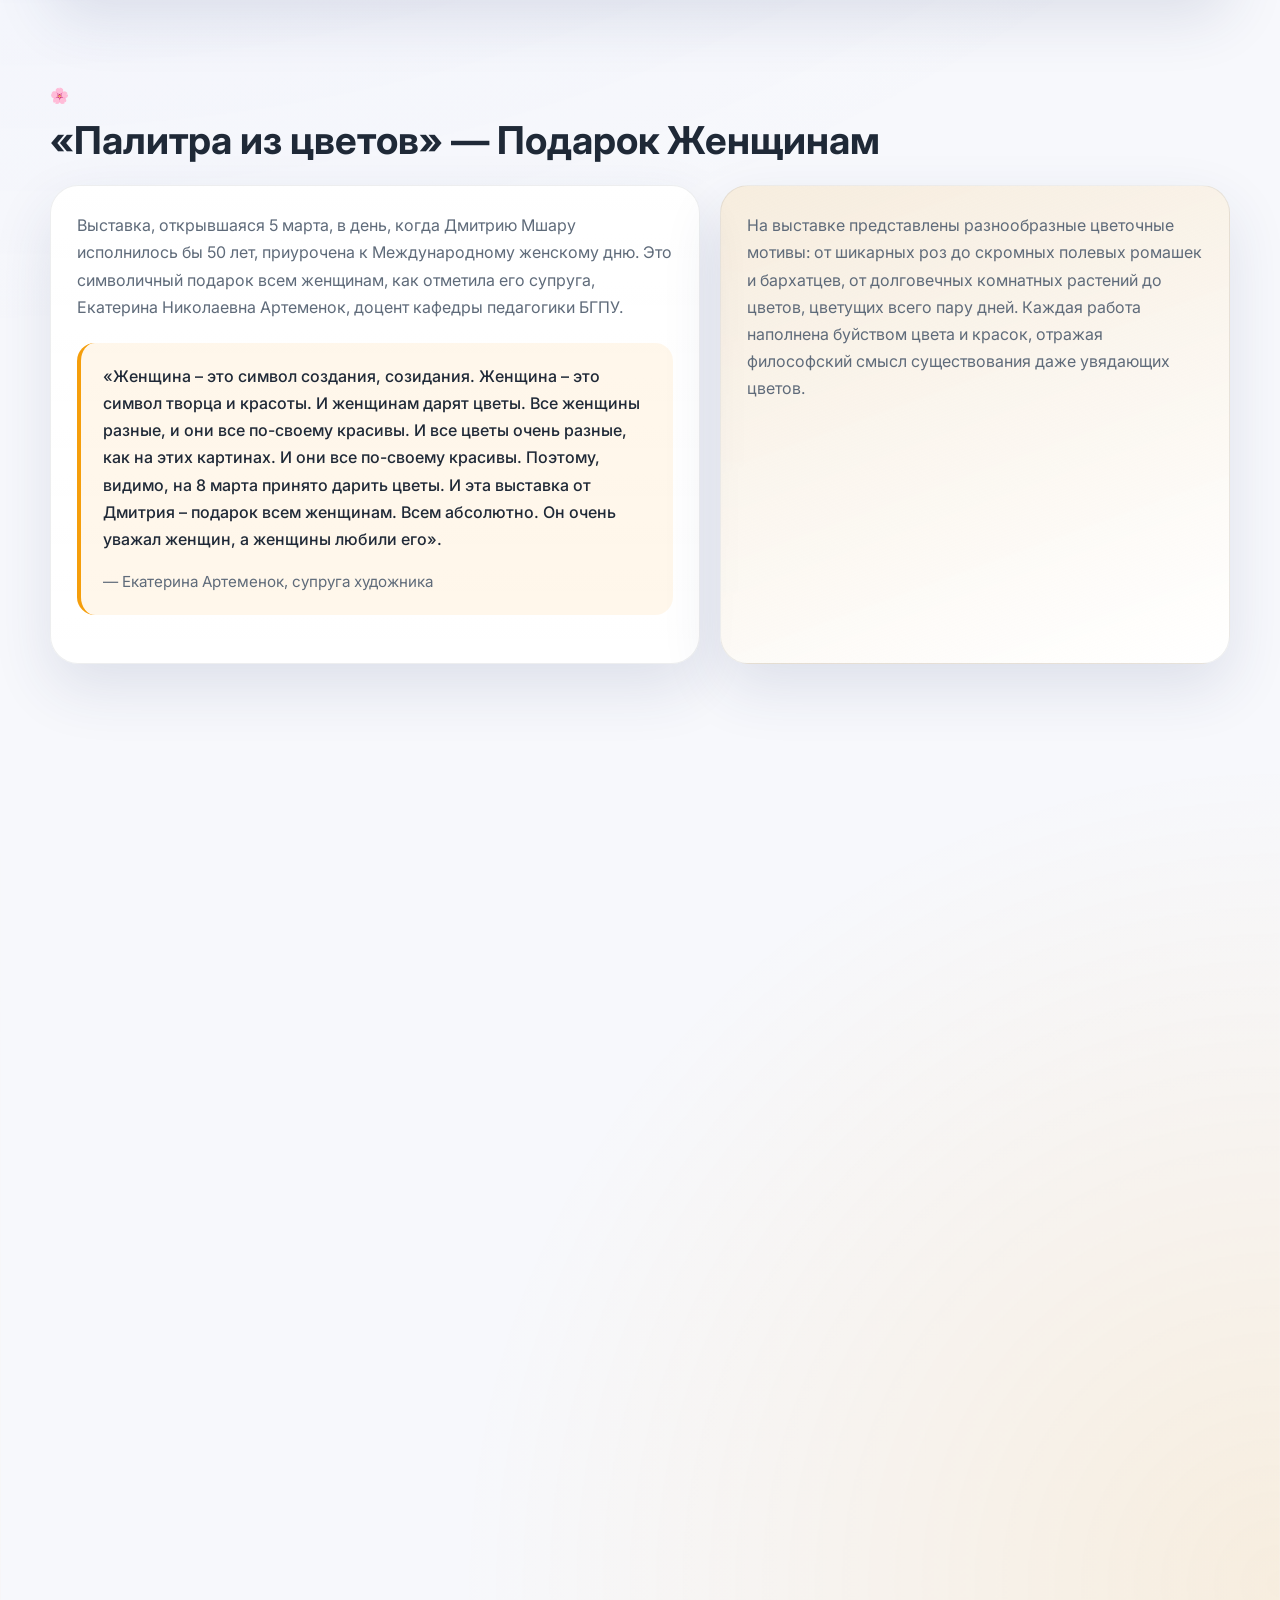
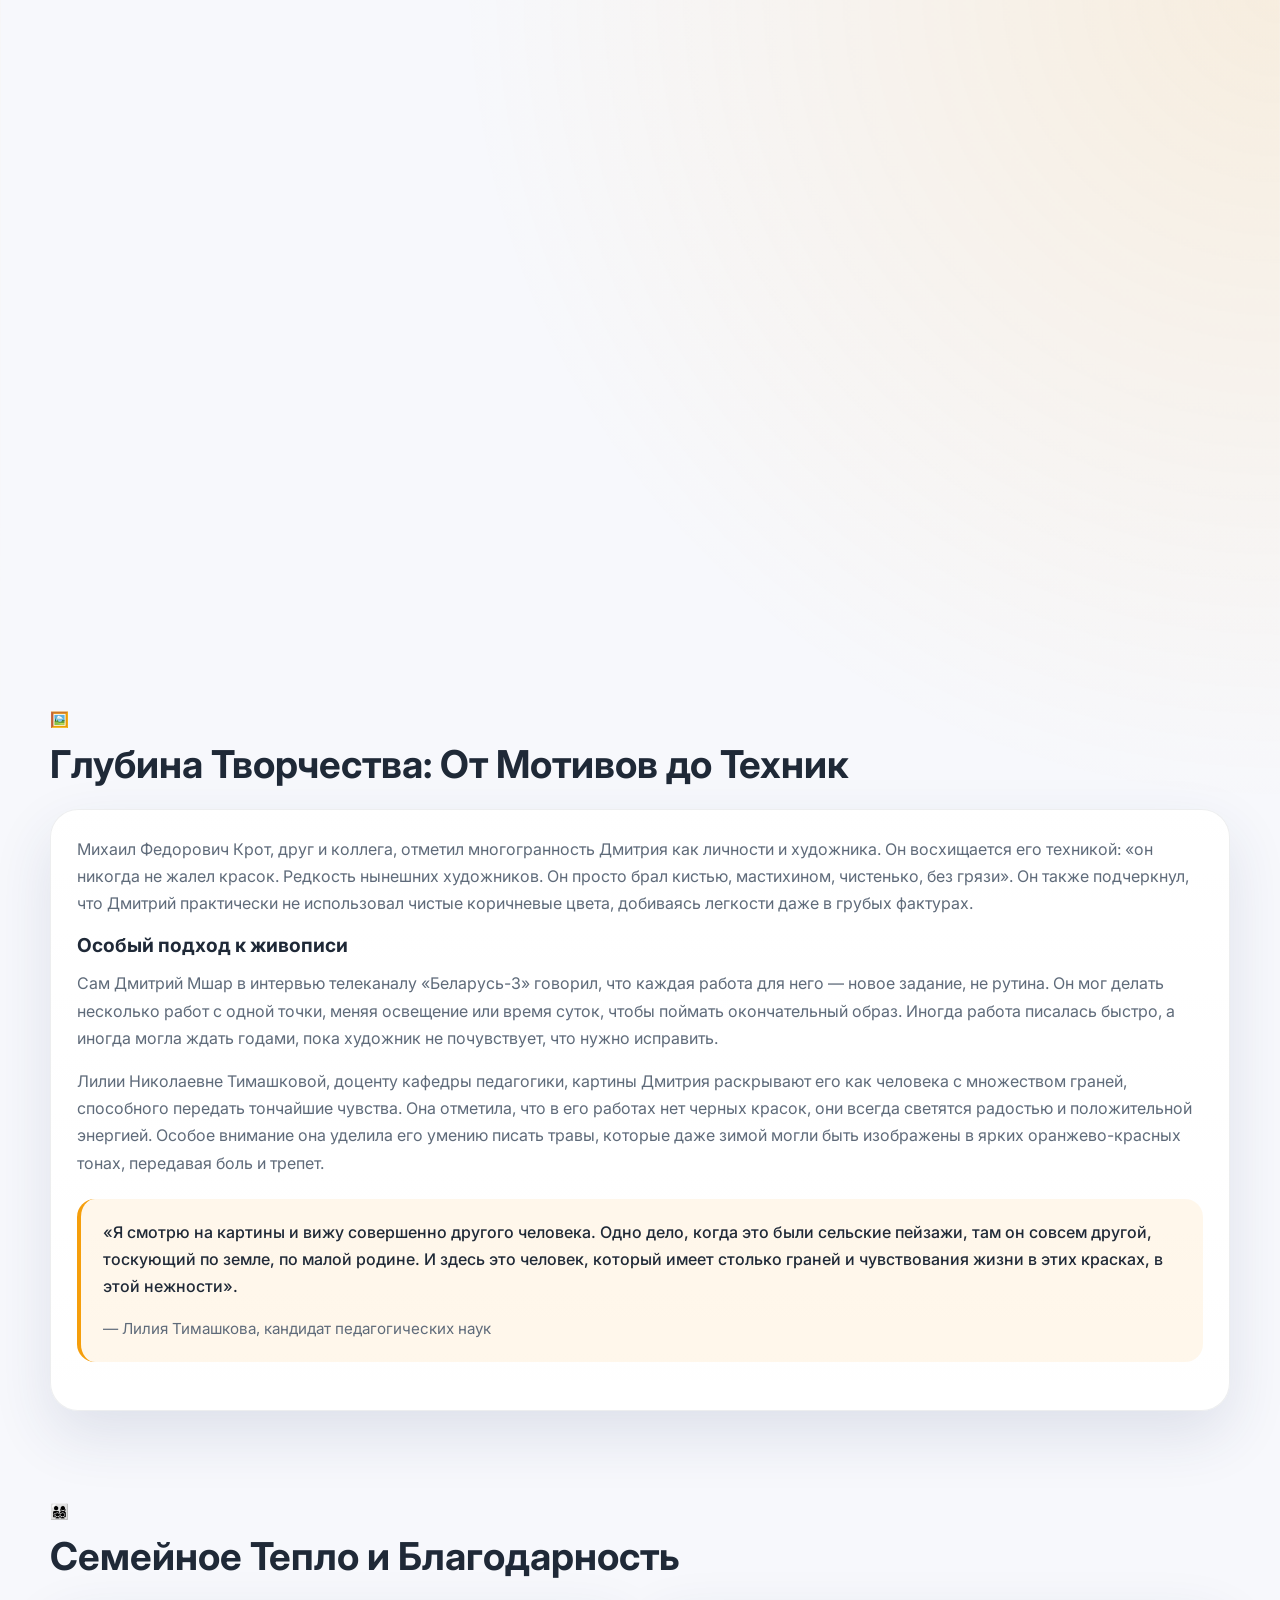
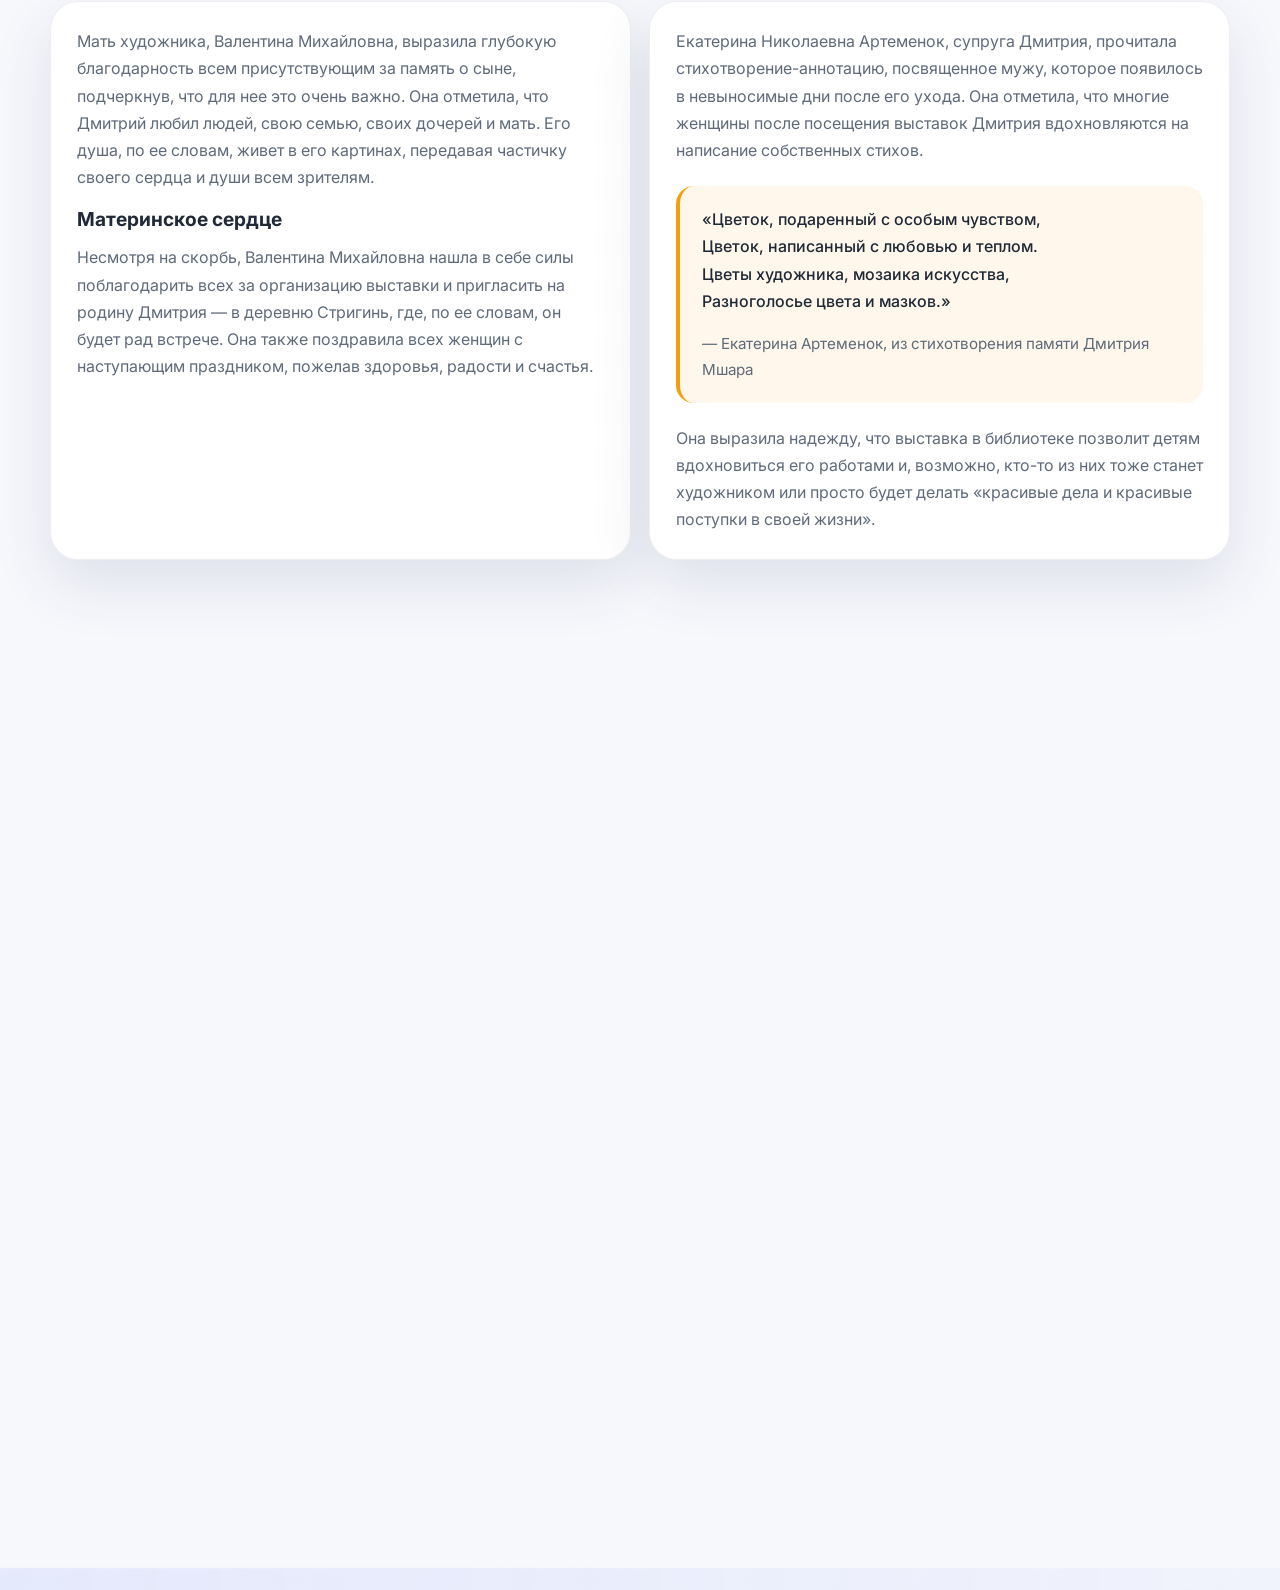
==== commit ac6bb584: "Update index.html" ====
--- a/index.html
+++ b/index.html
@@ -188,7 +188,7 @@
           <article class="card prose">
             <p>Мать художника, Валентина Михайловна, выразила глубокую благодарность всем присутствующим за память о сыне, подчеркнув, что для нее это очень важно. Она отметила, что Дмитрий любил людей, свою семью, своих дочерей и мать. Его душа, по ее словам, живет в его картинах, передавая частичку своего сердца и души всем зрителям.</p>
             <h3>Материнское сердце</h3>
-            <p>Несмотря на скорбь, Валентина Михайловна нашла в себе силы поблагодарить всех за организацию выставки и пригласить на родину Дмитрия — в деревню Стрегинь, где, по ее словам, он будет рад встрече. Она также поздравила всех женщин с наступающим праздником, пожелав здоровья, радости и счастья.</p>
+            <p>Несмотря на скорбь, Валентина Михайловна нашла в себе силы поблагодарить всех за организацию выставки и пригласить на родину Дмитрия — в деревню Стригинь, где, по ее словам, он будет рад встрече. Она также поздравила всех женщин с наступающим праздником, пожелав здоровья, радости и счастья.</p>
           </article>
           <article class="card prose">
             <p>Екатерина Николаевна Артеменок, супруга Дмитрия, прочитала стихотворение-аннотацию, посвященное мужу, которое появилось в невыносимые дни после его ухода. Она отметила, что многие женщины после посещения выставок Дмитрия вдохновляются на написание собственных стихов.</p>
@@ -272,4 +272,4 @@
 
   <script src="script.js"></script>
 </body>
-</html>+</html>
--- a/style.css
+++ b/style.css
@@ -1,20 +1,20 @@
 :root {
-  --bg: #f8f6f2;
-  --bg-soft: #fffdf8;
-  --surface: rgba(255, 255, 255, 0.72);
+  --bg: #f7f8fc;
+  --bg-soft: rgba(255, 255, 255, 0.72);
+  --surface: #ffffff;
   --surface-strong: #ffffff;
-  --text: #2f2b2a;
-  --muted: #6f6663;
-  --line: rgba(115, 95, 89, 0.14);
-  --primary: #d76983;
-  --primary-dark: #b94c69;
-  --accent: #f0b75d;
-  --accent-soft: #ffe4b7;
-  --shadow: 0 18px 50px rgba(124, 95, 93, 0.12);
+  --text: #1f2937;
+  --muted: #5f6b7a;
+  --line: rgba(31, 41, 55, 0.08);
+  --primary: #5b7cfa;
+  --primary-dark: #4664d8;
+  --accent: #f59e0b;
+  --shadow: 0 24px 60px rgba(40, 61, 110, 0.12);
   --radius-xl: 28px;
   --radius-lg: 22px;
   --radius-md: 16px;
-  --container: min(1120px, calc(100% - 32px));
+  --container: min(1180px, calc(100% - 32px));
+  --transition: 220ms ease;
 }
 
 * {
@@ -27,27 +27,19 @@
 
 body {
   margin: 0;
-  font-family: Inter, ui-sans-serif, system-ui, -apple-system, BlinkMacSystemFont, "Segoe UI", sans-serif;
+  font-family: "Inter", system-ui, -apple-system, BlinkMacSystemFont, "Segoe UI", sans-serif;
   color: var(--text);
-  background: radial-gradient(circle at top left, rgba(255, 213, 223, 0.65), transparent 28%),
-              radial-gradient(circle at right 10% top 10%, rgba(255, 241, 206, 0.7), transparent 24%),
-              linear-gradient(180deg, #fffdfa 0%, #f7f3ee 100%);
-  line-height: 1.65;
-}
-
-.page-bg {
-  position: fixed;
-  inset: 0;
-  pointer-events: none;
-  background-image: radial-gradient(circle at 15% 25%, rgba(255,255,255,0.65) 0, transparent 22%),
-                    radial-gradient(circle at 82% 16%, rgba(255,236,204,0.45) 0, transparent 18%),
-                    radial-gradient(circle at 75% 85%, rgba(231,186,208,0.18) 0, transparent 22%);
-  z-index: -1;
+  background:
+    radial-gradient(circle at top left, rgba(91, 124, 250, 0.12), transparent 30%),
+    radial-gradient(circle at right, rgba(245, 158, 11, 0.12), transparent 24%),
+    var(--bg);
+  line-height: 1.7;
+  overflow-x: hidden;
 }
 
 img {
+  display: block;
   max-width: 100%;
-  display: block;
 }
 
 a {
@@ -61,32 +53,60 @@
 }
 
 .section {
-  padding: 88px 0;
-}
-
-.soft-section {
-  background: linear-gradient(180deg, rgba(255,255,255,0.38), rgba(255,255,255,0.64));
-  border-top: 1px solid rgba(255,255,255,0.5);
-  border-bottom: 1px solid rgba(214, 194, 184, 0.18);
-}
-
-.glass,
-.card,
-.check-card {
-  background: var(--surface);
-  backdrop-filter: blur(18px);
-  -webkit-backdrop-filter: blur(18px);
-  border: 1px solid rgba(255, 255, 255, 0.58);
-  box-shadow: var(--shadow);
+  padding: 44px 0;
+  position: relative;
+  z-index: 1;
+}
+
+.section-heading {
+  margin-bottom: 24px;
+}
+
+.eyebrow {
+  margin: 0 0 10px;
+  font-size: 0.95rem;
+  font-weight: 700;
+  letter-spacing: 0.02em;
+  color: var(--primary);
+}
+
+h1,
+h2,
+h3,
+p,
+blockquote {
+  margin-top: 0;
+}
+
+h1 {
+  font-size: clamp(2.5rem, 6vw, 4.7rem);
+  line-height: 1.05;
+  margin-bottom: 18px;
+}
+
+h2 {
+  font-size: clamp(1.8rem, 3vw, 2.9rem);
+  line-height: 1.1;
+  margin-bottom: 0;
+}
+
+h3 {
+  font-size: 1.2rem;
+  line-height: 1.3;
+  margin-bottom: 12px;
+}
+
+p {
+  color: var(--muted);
 }
 
 .site-header {
   position: sticky;
-  top: 16px;
-  z-index: 30;
-  width: var(--container);
-  margin: 16px auto 0;
-  border-radius: 999px;
+  top: 0;
+  z-index: 50;
+  backdrop-filter: blur(18px);
+  background: rgba(247, 248, 252, 0.8);
+  border-bottom: 1px solid rgba(255, 255, 255, 0.55);
 }
 
 .header-inner {
@@ -94,432 +114,315 @@
   align-items: center;
   justify-content: space-between;
   gap: 20px;
-  padding: 14px 20px;
+  min-height: 78px;
 }
 
 .brand {
-  font-weight: 700;
-  letter-spacing: -0.02em;
-}
-
-.nav {
+  font-weight: 800;
+  letter-spacing: -0.03em;
+  font-size: 1.05rem;
+}
+
+.site-nav {
   display: flex;
   align-items: center;
   gap: 18px;
   flex-wrap: wrap;
-}
-
-.nav a,
-.social-links a,
-.btn,
-.to-top {
-  transition: transform 0.3s ease, box-shadow 0.3s ease, background-color 0.3s ease, color 0.3s ease, border-color 0.3s ease, opacity 0.3s ease;
-}
-
-.nav a {
+  justify-content: flex-end;
+}
+
+.site-nav a {
+  padding: 10px 12px;
+  border-radius: 999px;
   color: var(--muted);
-  font-size: 0.96rem;
-}
-
-.nav a:hover,
-.nav a:focus-visible {
+  font-size: 0.94rem;
+  transition: color var(--transition), background-color var(--transition), transform var(--transition);
+}
+
+.site-nav a:hover,
+.site-nav a.active {
   color: var(--text);
+  background: rgba(91, 124, 250, 0.12);
   transform: translateY(-1px);
 }
 
-.btn {
-  display: inline-flex;
-  align-items: center;
-  justify-content: center;
-  gap: 10px;
-  padding: 13px 20px;
-  border-radius: 999px;
-  border: 1px solid transparent;
-  font-weight: 600;
+.menu-toggle {
+  display: none;
+  width: 46px;
+  height: 46px;
+  border: 0;
+  background: var(--surface);
+  border-radius: 14px;
+  box-shadow: var(--shadow);
   cursor: pointer;
-}
-
-.btn:hover,
-.btn:focus-visible,
-.social-links a:hover,
-.social-links a:focus-visible,
-.to-top:hover,
-.to-top:focus-visible {
-  transform: translateY(-2px);
-  box-shadow: 0 16px 30px rgba(185, 76, 105, 0.15);
-}
-
-.btn-primary {
-  background: linear-gradient(135deg, var(--primary), #ee8ea2);
-  color: #fff;
-}
-
-.btn-primary:hover,
-.btn-primary:focus-visible {
-  background: linear-gradient(135deg, var(--primary-dark), var(--primary));
-}
-
-.btn-outline {
-  border-color: rgba(215, 105, 131, 0.28);
-  background: rgba(255,255,255,0.65);
-}
-
-.btn-soft {
-  background: rgba(255, 255, 255, 0.82);
-  border-color: var(--line);
+  padding: 11px;
+}
+
+.menu-toggle span {
+  display: block;
+  height: 2px;
+  border-radius: 2px;
+  background: var(--text);
+  margin: 5px 0;
+  transition: transform var(--transition), opacity var(--transition);
 }
 
 .hero {
-  padding-top: 72px;
-}
-
-.hero-grid,
-.grid.two-cols,
-.bio-layout,
-.cards-grid.two,
-.cards-grid.three,
-.checklist-grid,
-.footer-inner {
+  padding-top: 54px;
+}
+
+.hero-grid {
   display: grid;
-  gap: 24px;
-}
-
-.hero-grid {
   grid-template-columns: 1.15fr 0.85fr;
-  align-items: center;
-}
-
-.hero-copy h1,
-.section-heading h2 {
-  margin: 0;
-  letter-spacing: -0.04em;
-  line-height: 1.05;
-}
-
-.hero-copy h1 {
-  font-size: clamp(2.4rem, 5vw, 4.85rem);
-  max-width: 11ch;
-}
-
-.eyebrow {
-  display: inline-flex;
-  align-items: center;
-  gap: 8px;
-  margin: 0 0 14px;
-  color: var(--primary-dark);
-  font-weight: 700;
-  font-size: 0.84rem;
-  letter-spacing: 0.12em;
-  text-transform: uppercase;
-}
-
-.lead,
-.section-subtitle {
-  font-size: 1.06rem;
-  color: var(--muted);
-  max-width: 62ch;
-}
-
-.tags {
-  display: flex;
-  flex-wrap: wrap;
-  gap: 10px;
-  margin: 28px 0;
-}
-
-.tags span,
-.check-badge,
-.time-saved span {
-  display: inline-flex;
-  align-items: center;
-  border-radius: 999px;
-  padding: 9px 14px;
-  background: rgba(255,255,255,0.78);
-  border: 1px solid rgba(215, 105, 131, 0.16);
-  color: var(--primary-dark);
-  font-weight: 600;
+  gap: 28px;
+  align-items: center;
+}
+
+.hero-text {
+  font-size: 1.05rem;
+  max-width: 66ch;
 }
 
 .hero-actions {
   display: flex;
   flex-wrap: wrap;
   gap: 14px;
-}
-
-.hero-card {
-  min-height: 520px;
+  margin-top: 28px;
+}
+
+.button {
+  display: inline-flex;
+  align-items: center;
+  justify-content: center;
+  min-height: 52px;
+  padding: 0 22px;
+  border-radius: 16px;
+  font-weight: 700;
+  transition: transform var(--transition), box-shadow var(--transition), background-color var(--transition), color var(--transition);
+}
+
+.button:hover {
+  transform: translateY(-3px) scale(1.01);
+}
+
+.button.primary {
+  background: linear-gradient(135deg, var(--primary), #7b94ff);
+  color: #fff;
+  box-shadow: 0 18px 34px rgba(91, 124, 250, 0.28);
+}
+
+.button.primary:hover {
+  box-shadow: 0 24px 42px rgba(91, 124, 250, 0.35);
+}
+
+.button.secondary {
+  background: rgba(255, 255, 255, 0.8);
+  color: var(--text);
+  border: 1px solid rgba(91, 124, 250, 0.12);
+}
+
+.card {
+  background: linear-gradient(180deg, rgba(255, 255, 255, 0.98), rgba(255, 255, 255, 0.94));
+  border: 1px solid var(--line);
   border-radius: var(--radius-xl);
-  padding: 28px;
-  display: flex;
-  flex-direction: column;
-  justify-content: center;
+  box-shadow: var(--shadow);
+  padding: 26px;
+}
+
+.hero-media {
+  padding: 14px;
+  overflow: hidden;
+}
+
+.hero-media img {
+  width: 100%;
+  aspect-ratio: 4 / 3;
+  object-fit: cover;
+  border-radius: 22px;
+}
+
+.cards-grid {
+  display: grid;
+  gap: 18px;
+}
+
+.milestones-grid {
+  grid-template-columns: repeat(3, minmax(0, 1fr));
+  margin-bottom: 18px;
+}
+
+.milestone-card h3 {
+  color: var(--primary-dark);
+}
+
+.collection-card {
+  background: linear-gradient(135deg, rgba(91, 124, 250, 0.08), rgba(245, 158, 11, 0.08));
+}
+
+.content-split {
+  display: grid;
+  grid-template-columns: 1.12fr 0.88fr;
+  gap: 20px;
+}
+
+.accent-card {
+  background: linear-gradient(160deg, rgba(245, 158, 11, 0.12), rgba(255, 255, 255, 1));
+}
+
+.stack {
+  display: grid;
+  gap: 18px;
+}
+
+.two-col {
+  grid-template-columns: repeat(2, minmax(0, 1fr));
+}
+
+.prose p:last-child {
+  margin-bottom: 0;
+}
+
+blockquote {
+  margin: 22px 0;
+  padding: 20px 22px;
+  border-left: 4px solid var(--accent);
+  background: rgba(245, 158, 11, 0.08);
+  border-radius: 18px;
+}
+
+blockquote p {
+  color: var(--text);
+  font-weight: 500;
+}
+
+blockquote footer {
+  margin-top: 10px;
+  color: var(--muted);
+  font-size: 0.95rem;
+}
+
+.checklist-grid {
+  display: grid;
+  grid-template-columns: repeat(3, minmax(0, 1fr));
+  gap: 18px;
+}
+
+.checklist-card {
   position: relative;
   overflow: hidden;
 }
 
-.hero-card::before,
-.hero-card::after {
+.checklist-card::after {
   content: "";
   position: absolute;
+  inset: auto -40px -50px auto;
+  width: 130px;
+  height: 130px;
   border-radius: 50%;
-  filter: blur(0.5px);
-}
-
-.hero-card::before {
-  width: 220px;
-  height: 220px;
-  background: radial-gradient(circle, rgba(240,183,93,0.4), transparent 68%);
-  top: -40px;
-  right: -30px;
-}
-
-.hero-card::after {
-  width: 180px;
-  height: 180px;
-  background: radial-gradient(circle, rgba(215,105,131,0.22), transparent 70%);
-  bottom: 10px;
-  left: -40px;
-}
-
-.flower-orbit {
-  width: 290px;
-  height: 290px;
-  margin: 0 auto 24px;
-  position: relative;
-  animation: floaty 6s ease-in-out infinite;
-}
-
-.petal,
-.center-dot {
-  position: absolute;
-  inset: 50%;
-  transform-origin: 0 0;
-}
-
-.petal {
-  width: 84px;
-  height: 126px;
-  margin-left: -42px;
-  margin-top: -100px;
-  border-radius: 50% 50% 50% 50% / 62% 62% 38% 38%;
-  background: linear-gradient(180deg, rgba(255,255,255,0.95), rgba(255,219,228,0.9) 45%, rgba(234,143,171,0.88) 100%);
-  box-shadow: inset 0 8px 18px rgba(255,255,255,0.65), 0 12px 28px rgba(179, 96, 121, 0.18);
-}
-
-.petal-1 { transform: rotate(0deg) translateY(-82px); }
-.petal-2 { transform: rotate(60deg) translateY(-82px); }
-.petal-3 { transform: rotate(120deg) translateY(-82px); }
-.petal-4 { transform: rotate(180deg) translateY(-82px); }
-.petal-5 { transform: rotate(240deg) translateY(-82px); }
-.petal-6 { transform: rotate(300deg) translateY(-82px); }
-
-.center-dot {
-  width: 84px;
-  height: 84px;
-  margin-left: -42px;
-  margin-top: -42px;
-  border-radius: 50%;
-  background: radial-gradient(circle at 35% 35%, #fff4db, #f0b75d 55%, #e59f24 100%);
-  box-shadow: 0 12px 28px rgba(229, 159, 36, 0.26);
-}
-
-.hero-note {
+  background: radial-gradient(circle, rgba(91, 124, 250, 0.16), transparent 70%);
+}
+
+.badge {
+  display: inline-flex;
+  align-items: center;
+  min-height: 30px;
+  padding: 0 12px;
+  border-radius: 999px;
+  background: rgba(91, 124, 250, 0.12);
+  color: var(--primary-dark);
+  font-weight: 700;
+  font-size: 0.84rem;
+  margin-bottom: 14px;
+}
+
+.site-footer {
+  padding: 32px 0 48px;
   position: relative;
   z-index: 1;
-  border-radius: var(--radius-lg);
-  padding: 18px 18px 6px;
-  background: rgba(255, 255, 255, 0.72);
-  border: 1px solid rgba(255,255,255,0.68);
-}
-
-.note-title,
-.footer-title,
-.card h3 {
-  margin-top: 0;
-  font-weight: 700;
-}
-
-.section-heading {
-  margin-bottom: 28px;
-}
-
-.section-heading h2 {
-  font-size: clamp(1.9rem, 4vw, 3.1rem);
-}
-
-.grid.two-cols {
-  grid-template-columns: repeat(2, minmax(0, 1fr));
-}
-
-.bio-layout {
-  grid-template-columns: 1.2fr 0.8fr;
-  align-items: start;
-}
-
-.cards-grid.two {
-  grid-template-columns: repeat(2, minmax(0, 1fr));
-}
-
-.cards-grid.three {
-  grid-template-columns: repeat(3, minmax(0, 1fr));
-}
-
-.card,
-.check-card {
-  border-radius: var(--radius-xl);
+}
+
+.footer-inner {
+  display: flex;
+  align-items: center;
+  justify-content: space-between;
+  gap: 22px;
   padding: 26px;
-}
-
-.card.large {
-  min-height: 100%;
-}
-
-.card p:last-child,
-.check-card p:last-child {
-  margin-bottom: 0;
-}
-
-.quote-card {
-  background: linear-gradient(180deg, rgba(255,255,255,0.86), rgba(255,247,250,0.86));
-}
-
-blockquote {
+  border-radius: 28px;
+  background: linear-gradient(180deg, rgba(255, 255, 255, 0.96), rgba(255, 255, 255, 0.92));
+  border: 1px solid var(--line);
+  box-shadow: var(--shadow);
+}
+
+.footer-title {
+  font-size: 1.15rem;
+  font-weight: 800;
+  color: var(--text);
+  margin-bottom: 4px;
+}
+
+.footer-text {
   margin: 0;
-  font-size: 1.12rem;
-  line-height: 1.8;
-  font-weight: 600;
-}
-
-.quote-author {
-  margin-top: 18px;
-  color: var(--primary-dark);
-  font-weight: 600;
-}
-
-.timeline {
-  list-style: none;
-  margin: 0;
-  padding: 0;
-  display: grid;
-  gap: 18px;
-}
-
-.timeline li {
-  position: relative;
-  padding-left: 20px;
-  border-left: 2px solid rgba(215, 105, 131, 0.22);
-}
-
-.timeline li::before {
-  content: "";
-  position: absolute;
-  width: 10px;
-  height: 10px;
-  border-radius: 50%;
-  left: -6px;
-  top: 8px;
-  background: linear-gradient(135deg, var(--primary), var(--accent));
-}
-
-.timeline span {
-  display: inline-block;
-  margin-bottom: 6px;
-  font-weight: 700;
-}
-
-.top-gap {
-  margin-top: 24px;
-}
-
-.checklist-grid {
-  grid-template-columns: repeat(2, minmax(0, 1fr));
-}
-
-.check-card label {
-  display: flex;
-  align-items: start;
-  gap: 12px;
-  font-weight: 700;
-  margin-top: 18px;
-}
-
-.check-card input[type="checkbox"] {
-  width: 18px;
-  height: 18px;
-  margin-top: 4px;
-  accent-color: var(--primary);
-}
-
-.time-saved {
-  margin-top: 28px;
-}
-
-.site-footer {
-  padding: 32px 0 56px;
-}
-
-.footer-inner {
-  grid-template-columns: 1fr auto;
-  align-items: center;
-  padding-top: 12px;
-  border-top: 1px solid rgba(114, 92, 86, 0.12);
-}
-
-.footer-subtitle {
-  margin: 4px 0 0;
-  color: var(--muted);
 }
 
 .social-links {
   display: flex;
   flex-wrap: wrap;
-  gap: 14px;
-  justify-content: flex-end;
+  gap: 12px;
 }
 
 .social-links a {
   display: inline-flex;
   align-items: center;
   gap: 10px;
-  padding: 12px 16px;
-  border-radius: 999px;
-  background: rgba(255,255,255,0.84);
-  border: 1px solid rgba(215, 105, 131, 0.15);
-  box-shadow: 0 12px 30px rgba(124, 95, 93, 0.08);
+  min-height: 48px;
+  padding: 0 16px;
+  border-radius: 16px;
+  background: rgba(91, 124, 250, 0.08);
+  color: var(--text);
+  transition: transform var(--transition), background-color var(--transition), box-shadow var(--transition);
+}
+
+.social-links a:hover {
+  transform: translateY(-3px);
+  background: rgba(91, 124, 250, 0.14);
+  box-shadow: 0 12px 28px rgba(91, 124, 250, 0.14);
 }
 
 .social-links svg {
-  width: 18px;
-  height: 18px;
+  width: 19px;
+  height: 19px;
   fill: currentColor;
 }
 
-.to-top {
+.bg-orb {
   position: fixed;
-  right: 18px;
-  bottom: 18px;
-  width: 48px;
-  height: 48px;
-  border: 0;
   border-radius: 50%;
-  background: linear-gradient(135deg, var(--primary), #f09bb0);
-  color: #fff;
-  font-size: 1.2rem;
-  cursor: pointer;
-  opacity: 0;
+  filter: blur(20px);
+  opacity: 0.45;
   pointer-events: none;
-  box-shadow: 0 18px 35px rgba(185, 76, 105, 0.22);
-}
-
-.to-top.visible {
-  opacity: 1;
-  pointer-events: auto;
+  z-index: 0;
+}
+
+.orb-1 {
+  width: 280px;
+  height: 280px;
+  top: 8%;
+  left: -80px;
+  background: rgba(91, 124, 250, 0.18);
+}
+
+.orb-2 {
+  width: 240px;
+  height: 240px;
+  right: -60px;
+  bottom: 12%;
+  background: rgba(245, 158, 11, 0.18);
 }
 
 .reveal {
   opacity: 0;
-  transform: translateY(24px);
-  transition: opacity 0.8s ease, transform 0.8s ease;
+  transform: translateY(22px);
+  transition: opacity 700ms ease, transform 700ms ease;
 }
 
 .reveal.visible {
@@ -527,107 +430,108 @@
   transform: translateY(0);
 }
 
-.delay-1 { transition-delay: 0.08s; }
-.delay-2 { transition-delay: 0.16s; }
-.delay-3 { transition-delay: 0.24s; }
-
-@keyframes floaty {
-  0%, 100% { transform: translateY(0px); }
-  50% { transform: translateY(-10px); }
-}
-
-@media (max-width: 1024px) {
+@media (max-width: 1100px) {
+  .site-nav {
+    gap: 10px;
+  }
+
+  .site-nav a {
+    font-size: 0.88rem;
+    padding-inline: 10px;
+  }
+
   .hero-grid,
-  .bio-layout,
-  .cards-grid.three,
-  .grid.two-cols,
-  .cards-grid.two,
+  .content-split,
+  .milestones-grid,
   .checklist-grid,
+  .two-col {
+    grid-template-columns: 1fr 1fr;
+  }
+
+  .milestones-grid article:last-child,
+  .checklist-grid article:last-child {
+    grid-column: span 2;
+  }
+}
+
+@media (max-width: 860px) {
+  .menu-toggle {
+    display: inline-block;
+  }
+
+  .site-nav {
+    position: absolute;
+    top: 78px;
+    left: 16px;
+    right: 16px;
+    display: grid;
+    gap: 8px;
+    background: rgba(255, 255, 255, 0.97);
+    border: 1px solid var(--line);
+    border-radius: 24px;
+    padding: 14px;
+    box-shadow: var(--shadow);
+    opacity: 0;
+    visibility: hidden;
+    transform: translateY(-10px);
+    transition: opacity var(--transition), visibility var(--transition), transform var(--transition);
+  }
+
+  .site-nav.open {
+    opacity: 1;
+    visibility: visible;
+    transform: translateY(0);
+  }
+
+  .header-inner {
+    position: relative;
+  }
+
+  .hero-grid,
+  .content-split,
+  .milestones-grid,
+  .checklist-grid,
+  .two-col,
   .footer-inner {
     grid-template-columns: 1fr;
-  }
-
-  .hero-card {
-    min-height: 440px;
-  }
-
-  .social-links {
-    justify-content: flex-start;
-  }
-}
-
-@media (max-width: 760px) {
-  .site-header {
-    position: static;
-    margin-top: 12px;
-    border-radius: 28px;
-  }
-
-  .header-inner {
     flex-direction: column;
     align-items: stretch;
   }
 
-  .nav {
-    justify-content: center;
+  .milestones-grid article:last-child,
+  .checklist-grid article:last-child {
+    grid-column: auto;
   }
 
   .hero {
-    padding-top: 40px;
+    padding-top: 34px;
   }
 
   .section {
-    padding: 64px 0;
-  }
-
-  .hero-card,
+    padding: 34px 0;
+  }
+}
+
+@media (max-width: 560px) {
+  .container {
+    width: min(100% - 20px, 1180px);
+  }
+
   .card,
-  .check-card {
-    padding: 22px;
-  }
-
-  .flower-orbit {
-    width: 230px;
-    height: 230px;
-  }
-
-  .petal {
-    width: 68px;
-    height: 102px;
-    margin-left: -34px;
-    margin-top: -82px;
-  }
-
-  .center-dot {
-    width: 68px;
-    height: 68px;
-    margin-left: -34px;
-    margin-top: -34px;
-  }
-
-  .social-links a {
+  .footer-inner {
+    padding: 20px;
+    border-radius: 22px;
+  }
+
+  .button {
     width: 100%;
-    justify-content: center;
-  }
-}
-
-@media (prefers-reduced-motion: reduce) {
-  html {
-    scroll-behavior: auto;
-  }
-
-  *, *::before, *::after {
-    animation: none !important;
-    transition: none !important;
-  }
-
-  .reveal {
-    opacity: 1;
-    transform: none;
-  }
-
-  .to-top {
-    opacity: 1;
-    pointer-events: auto;
+  }
+
+  h1 {
+    font-size: 2.35rem;
+  }
+
+  h2 {
+    font-size: 1.65rem;
   }
 }
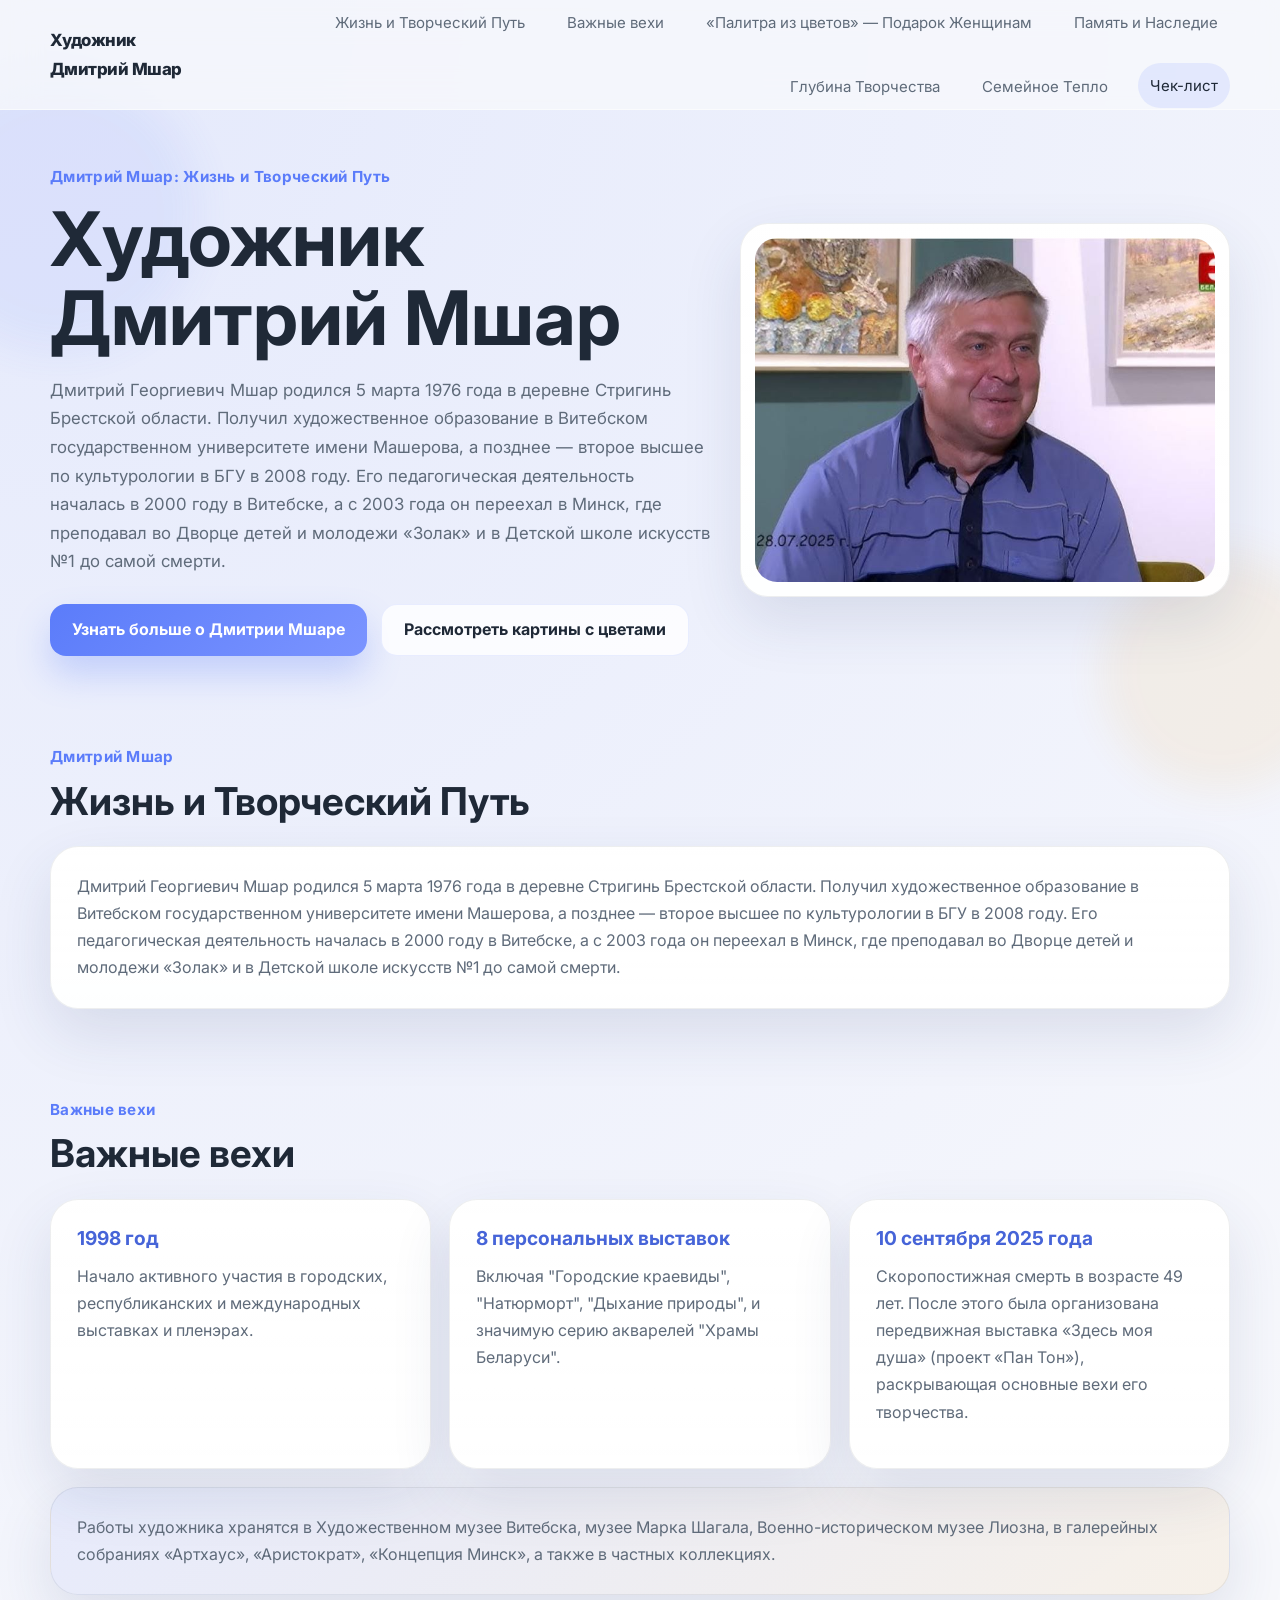
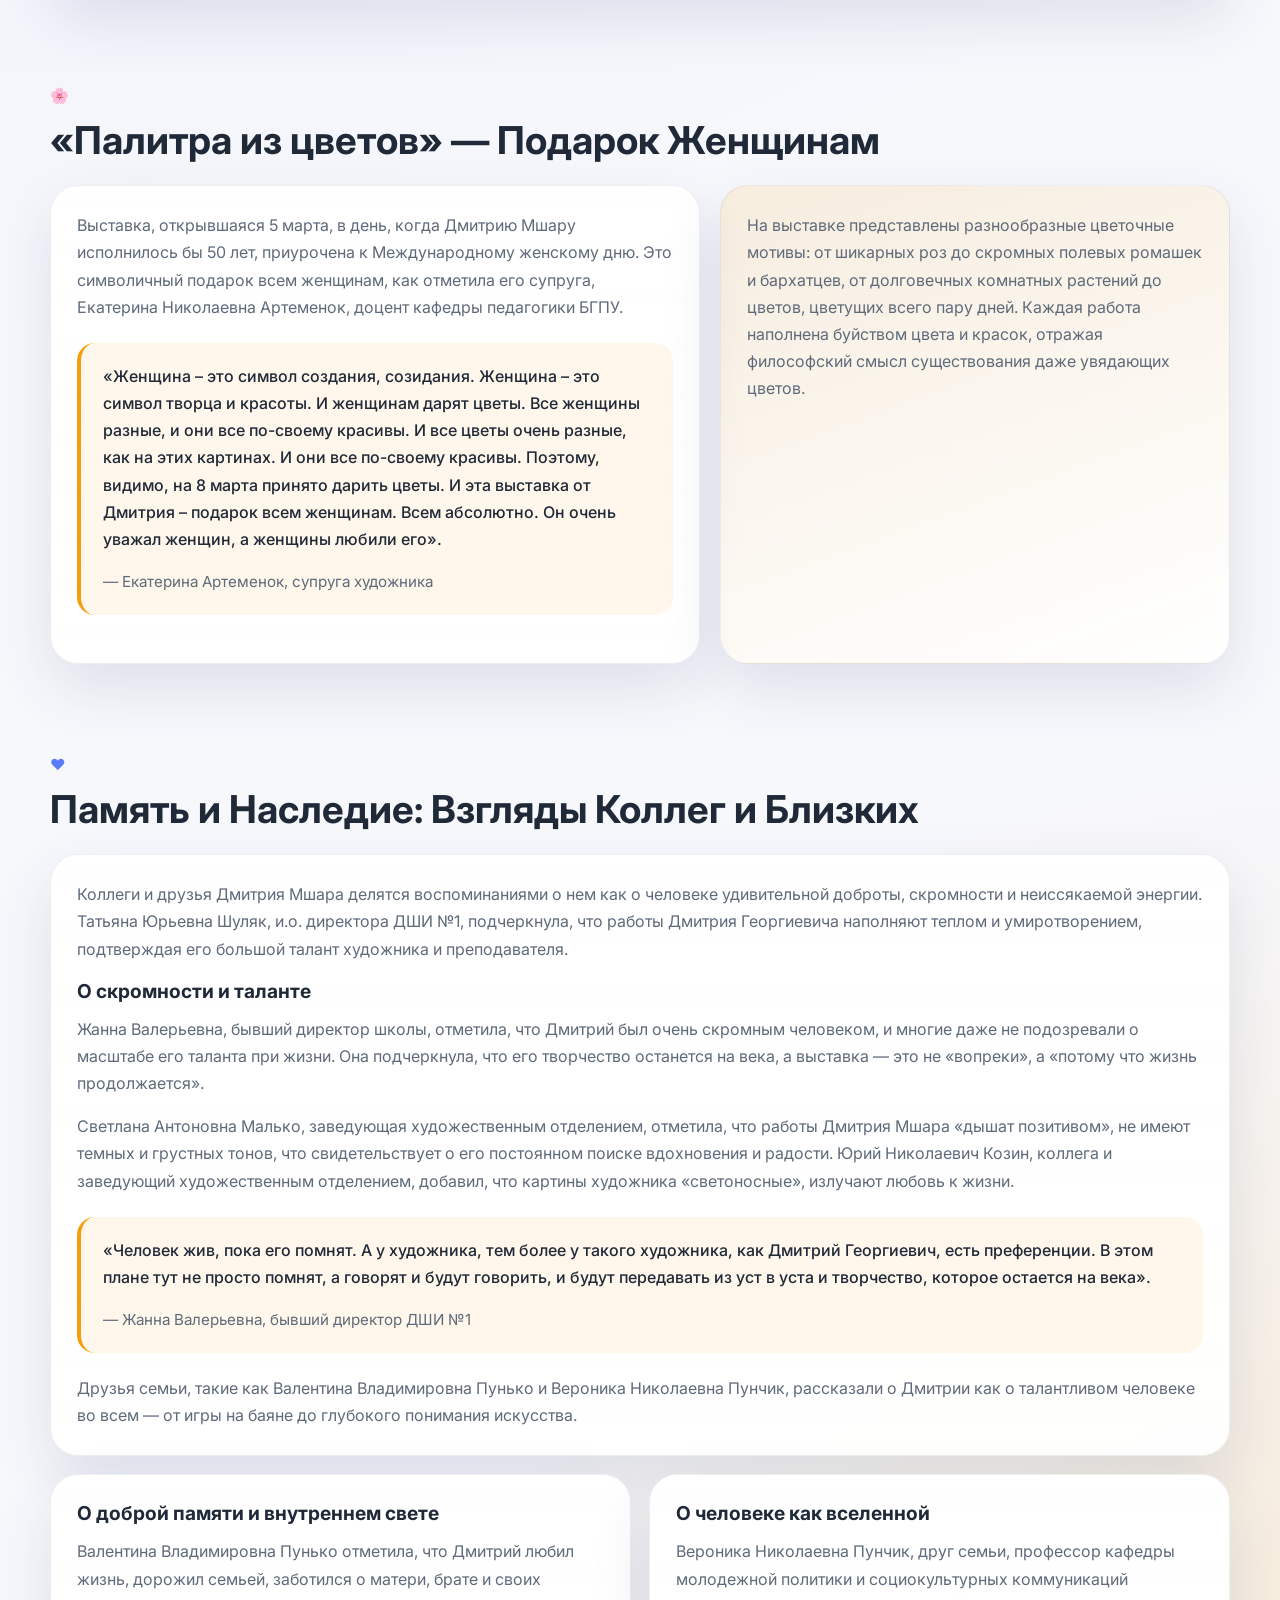
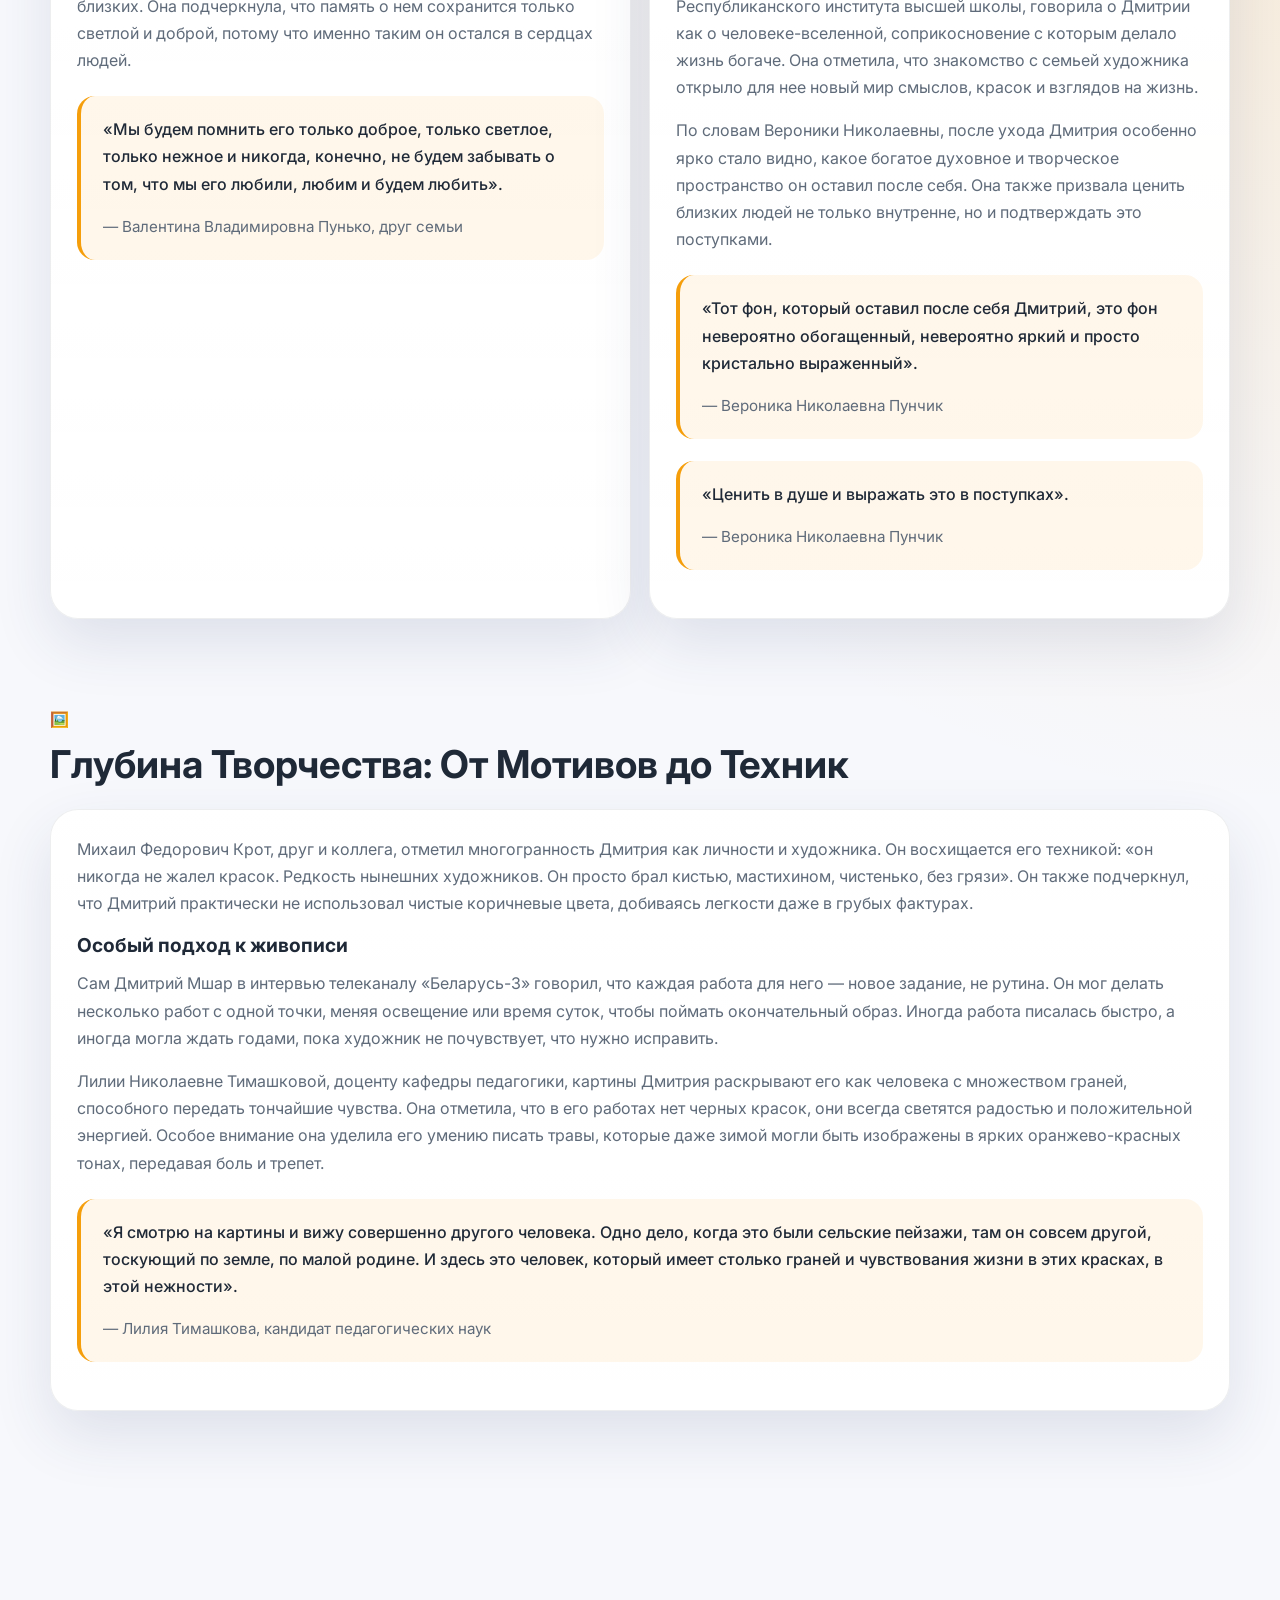
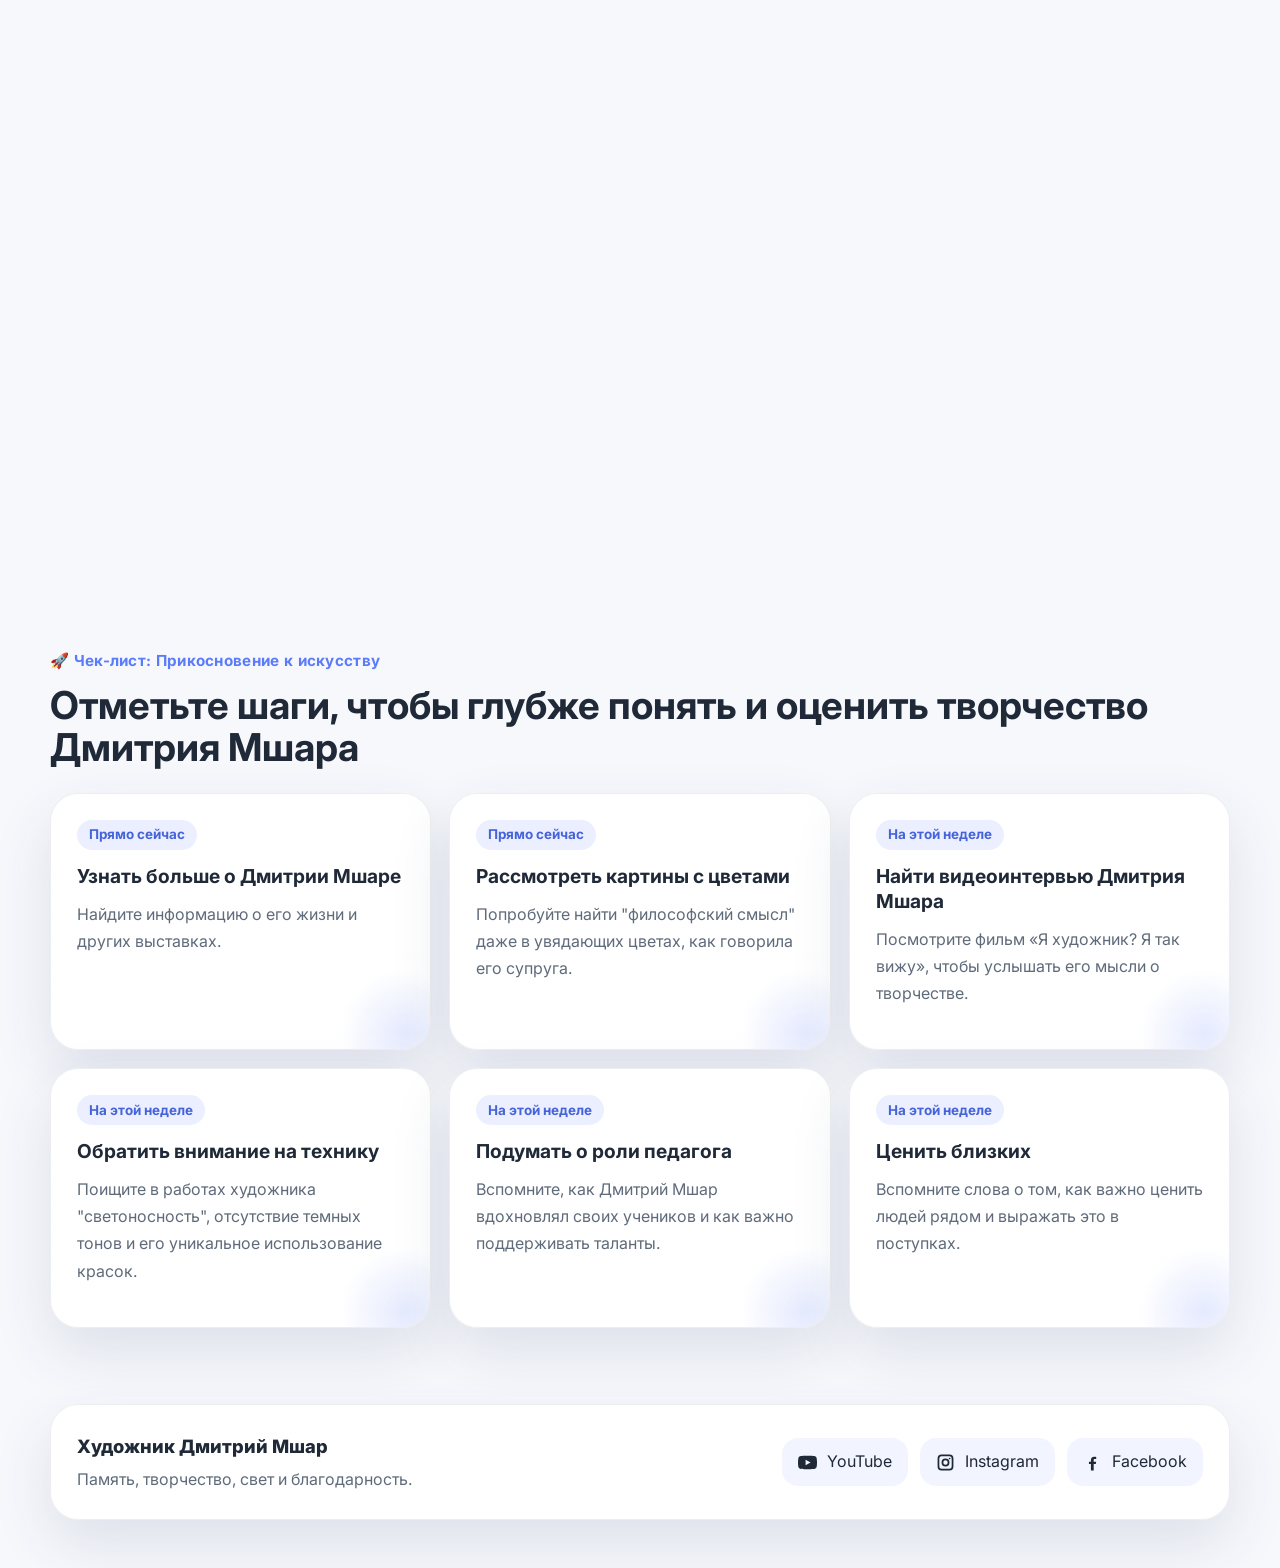
==== commit 22fa8c57: "Update index.html" ====
--- a/index.html
+++ b/index.html
@@ -40,7 +40,7 @@
         <div class="hero-copy">
           <p class="eyebrow">Дмитрий Мшар: Жизнь и Творческий Путь</p>
           <h1>Художник Дмитрий Мшар</h1>
-          <p class="hero-text">Дмитрий Георгиевич Мшар родился 5 марта 1976 года в деревне Стригинь Брестской области. Получил художественное образование в Витебском государственном университете имени Машерова, а позднее — второе высшее по культурологии в БГУ в 2008 году. Его педагогическая деятельность началась в 2000 году в Витебске, а с 2003 года он переехал в Минск, где преподавал во Дворце детей и молодежи «Золок» и в Детской школе искусств №1 до самой смерти.</p>
+          <p class="hero-text">Дмитрий Георгиевич Мшар родился 5 марта 1976 года в деревне Стригинь Брестской области. Получил художественное образование в Витебском государственном университете имени Машерова, а позднее — второе высшее по культурологии в БГУ в 2008 году. Его педагогическая деятельность началась в 2000 году в Витебске, а с 2003 года он переехал в Минск, где преподавал во Дворце детей и молодежи «Золак» и в Детской школе искусств №1 до самой смерти.</p>
           <div class="hero-actions">
             <a class="button primary" href="#bio">Узнать больше о Дмитрии Мшаре</a>
             <a class="button secondary" href="#flowers">Рассмотреть картины с цветами</a>
@@ -59,7 +59,7 @@
           <h2>Жизнь и Творческий Путь</h2>
         </div>
         <div class="card prose">
-          <p>Дмитрий Георгиевич Мшар родился 5 марта 1976 года в деревне Стригинь Брестской области. Получил художественное образование в Витебском государственном университете имени Машерова, а позднее — второе высшее по культурологии в БГУ в 2008 году. Его педагогическая деятельность началась в 2000 году в Витебске, а с 2003 года он переехал в Минск, где преподавал во Дворце детей и молодежи «Золок» и в Детской школе искусств №1 до самой смерти.</p>
+          <p>Дмитрий Георгиевич Мшар родился 5 марта 1976 года в деревне Стригинь Брестской области. Получил художественное образование в Витебском государственном университете имени Машерова, а позднее — второе высшее по культурологии в БГУ в 2008 году. Его педагогическая деятельность началась в 2000 году в Витебске, а с 2003 года он переехал в Минск, где преподавал во Дворце детей и молодежи «Золак» и в Детской школе искусств №1 до самой смерти.</p>
         </div>
       </div>
     </section>
